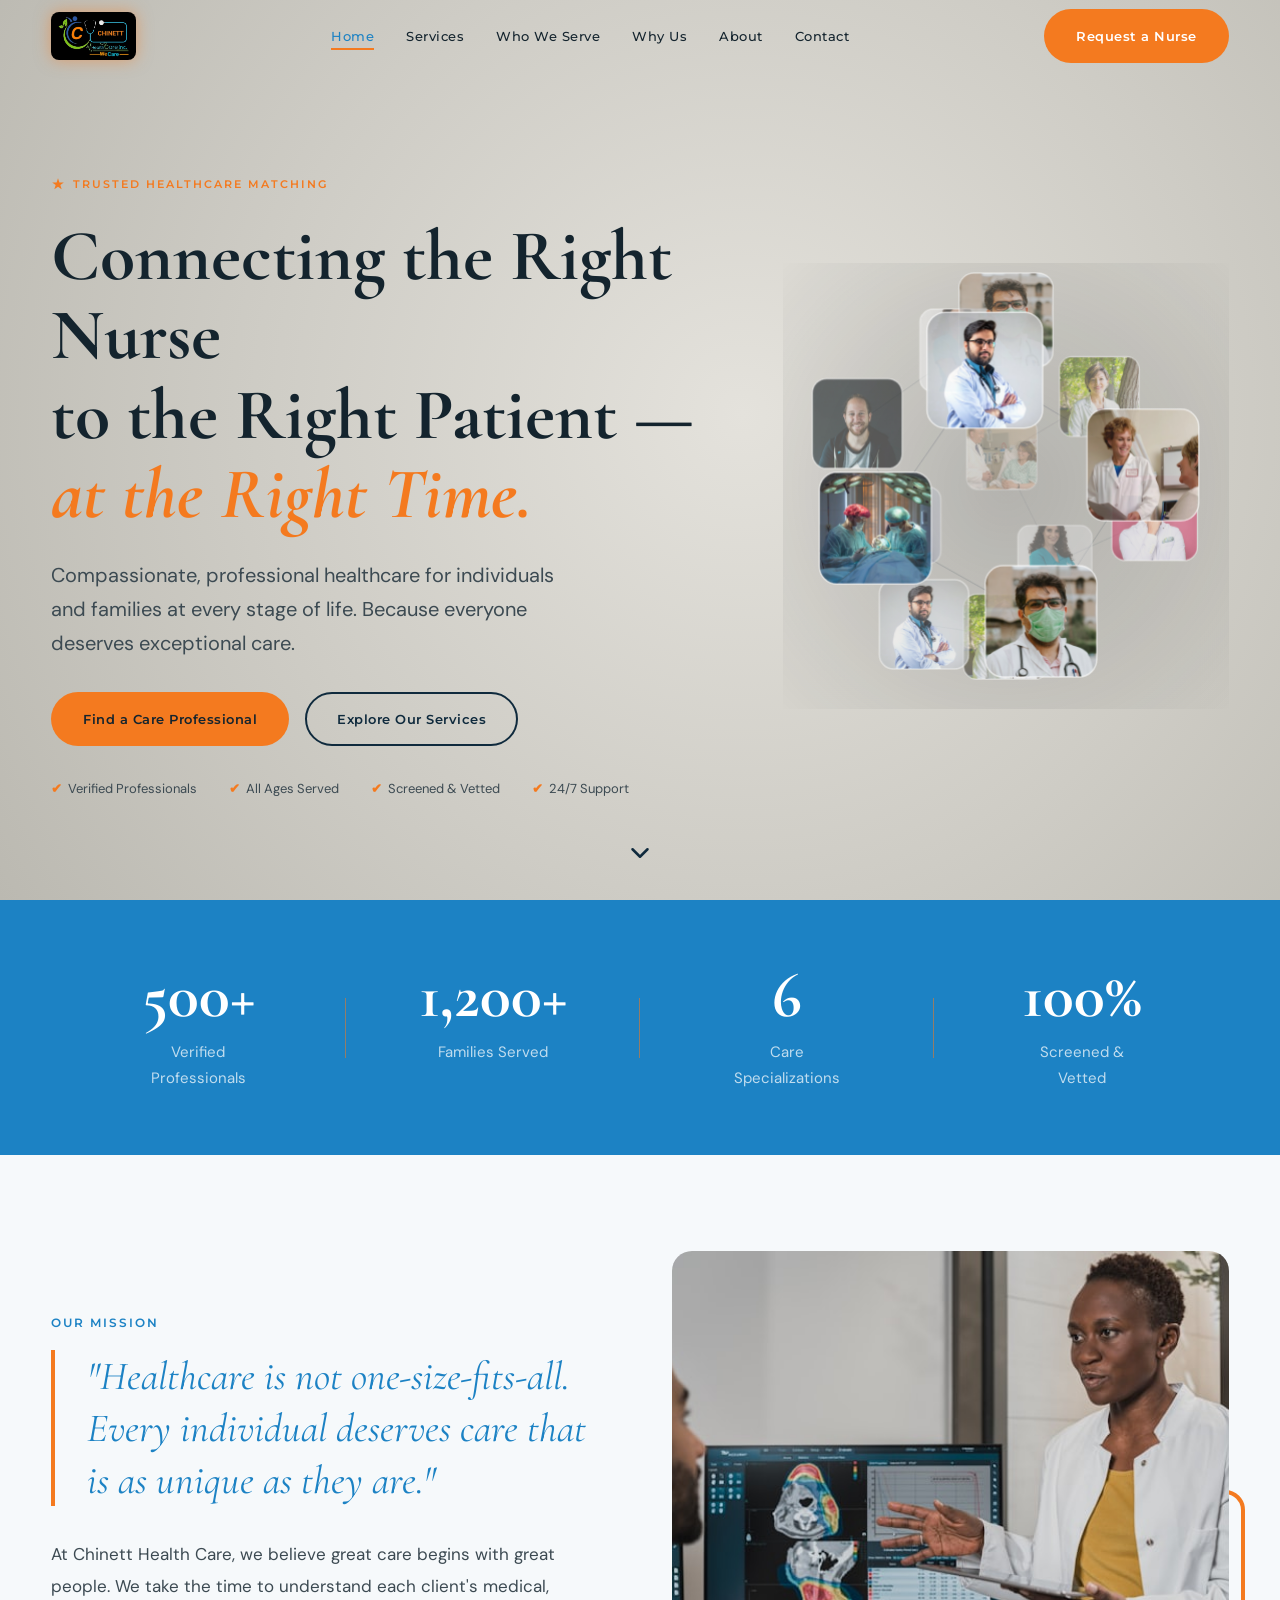
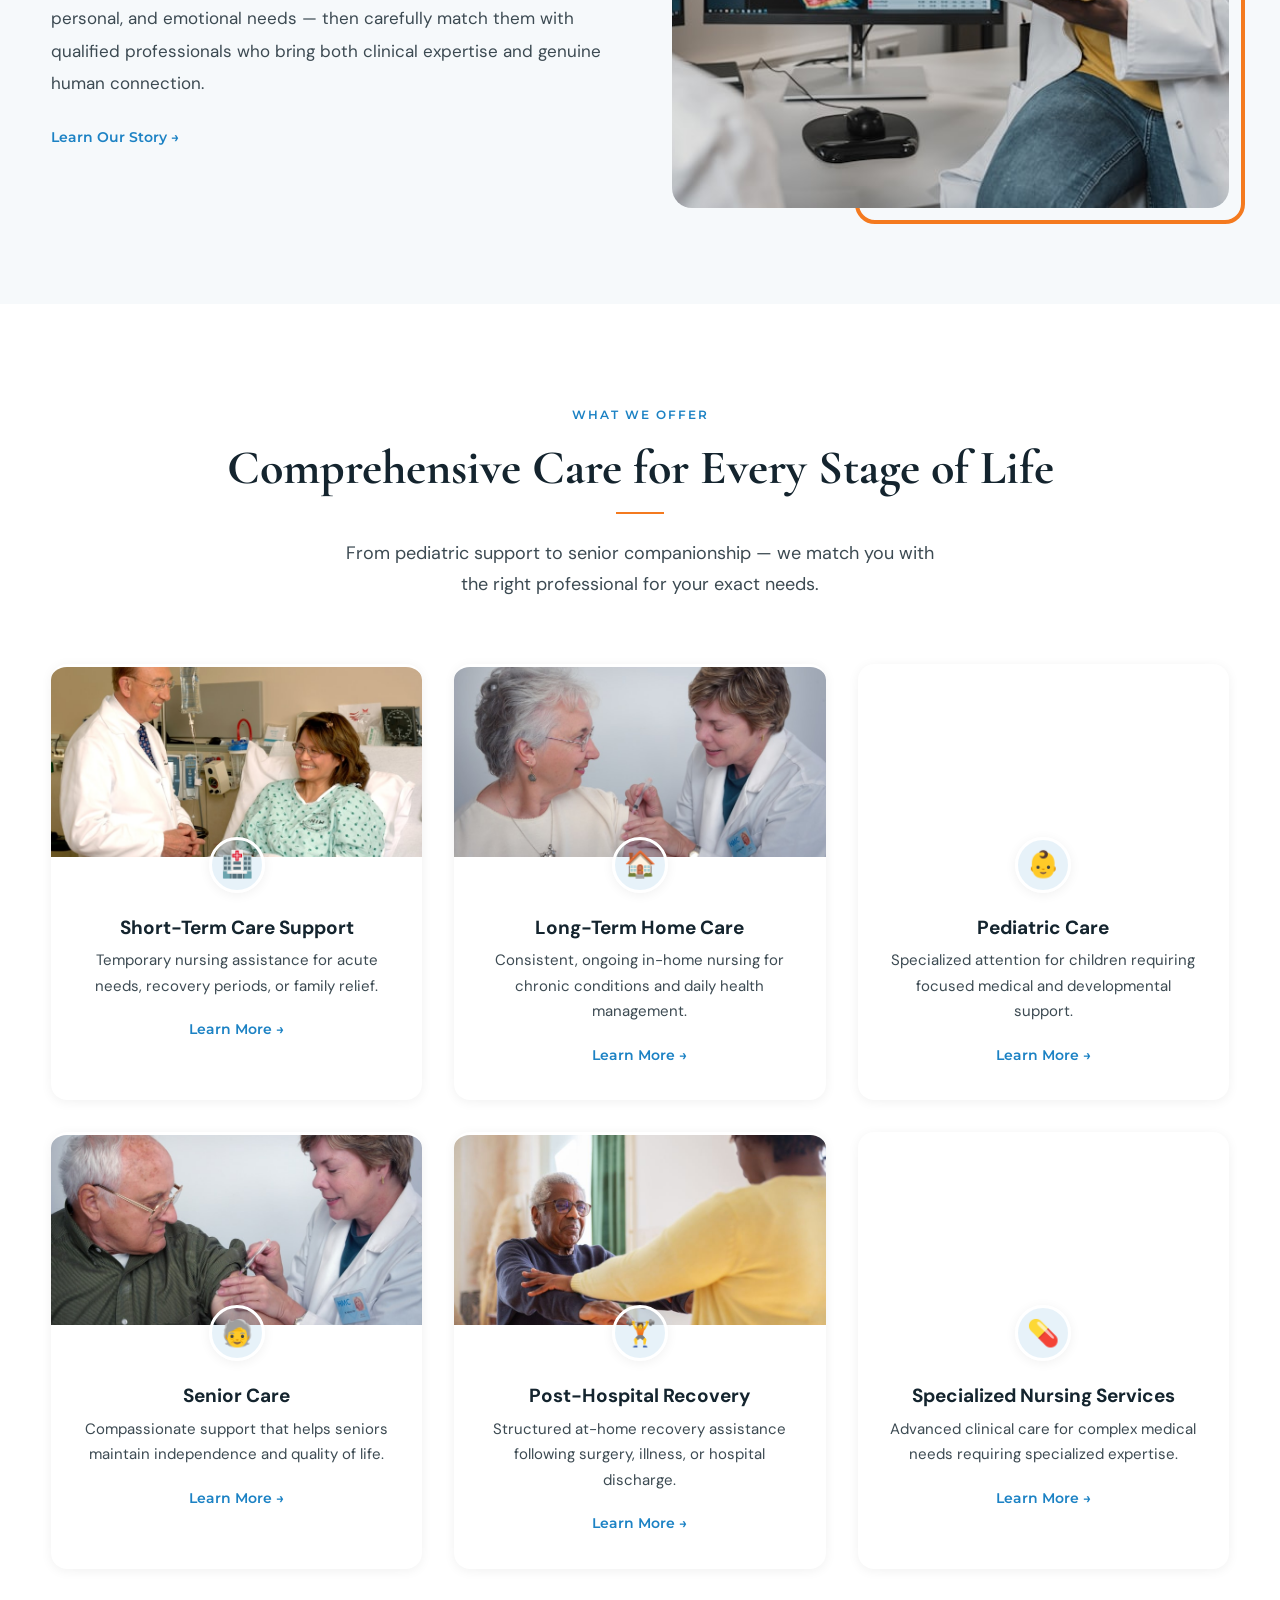
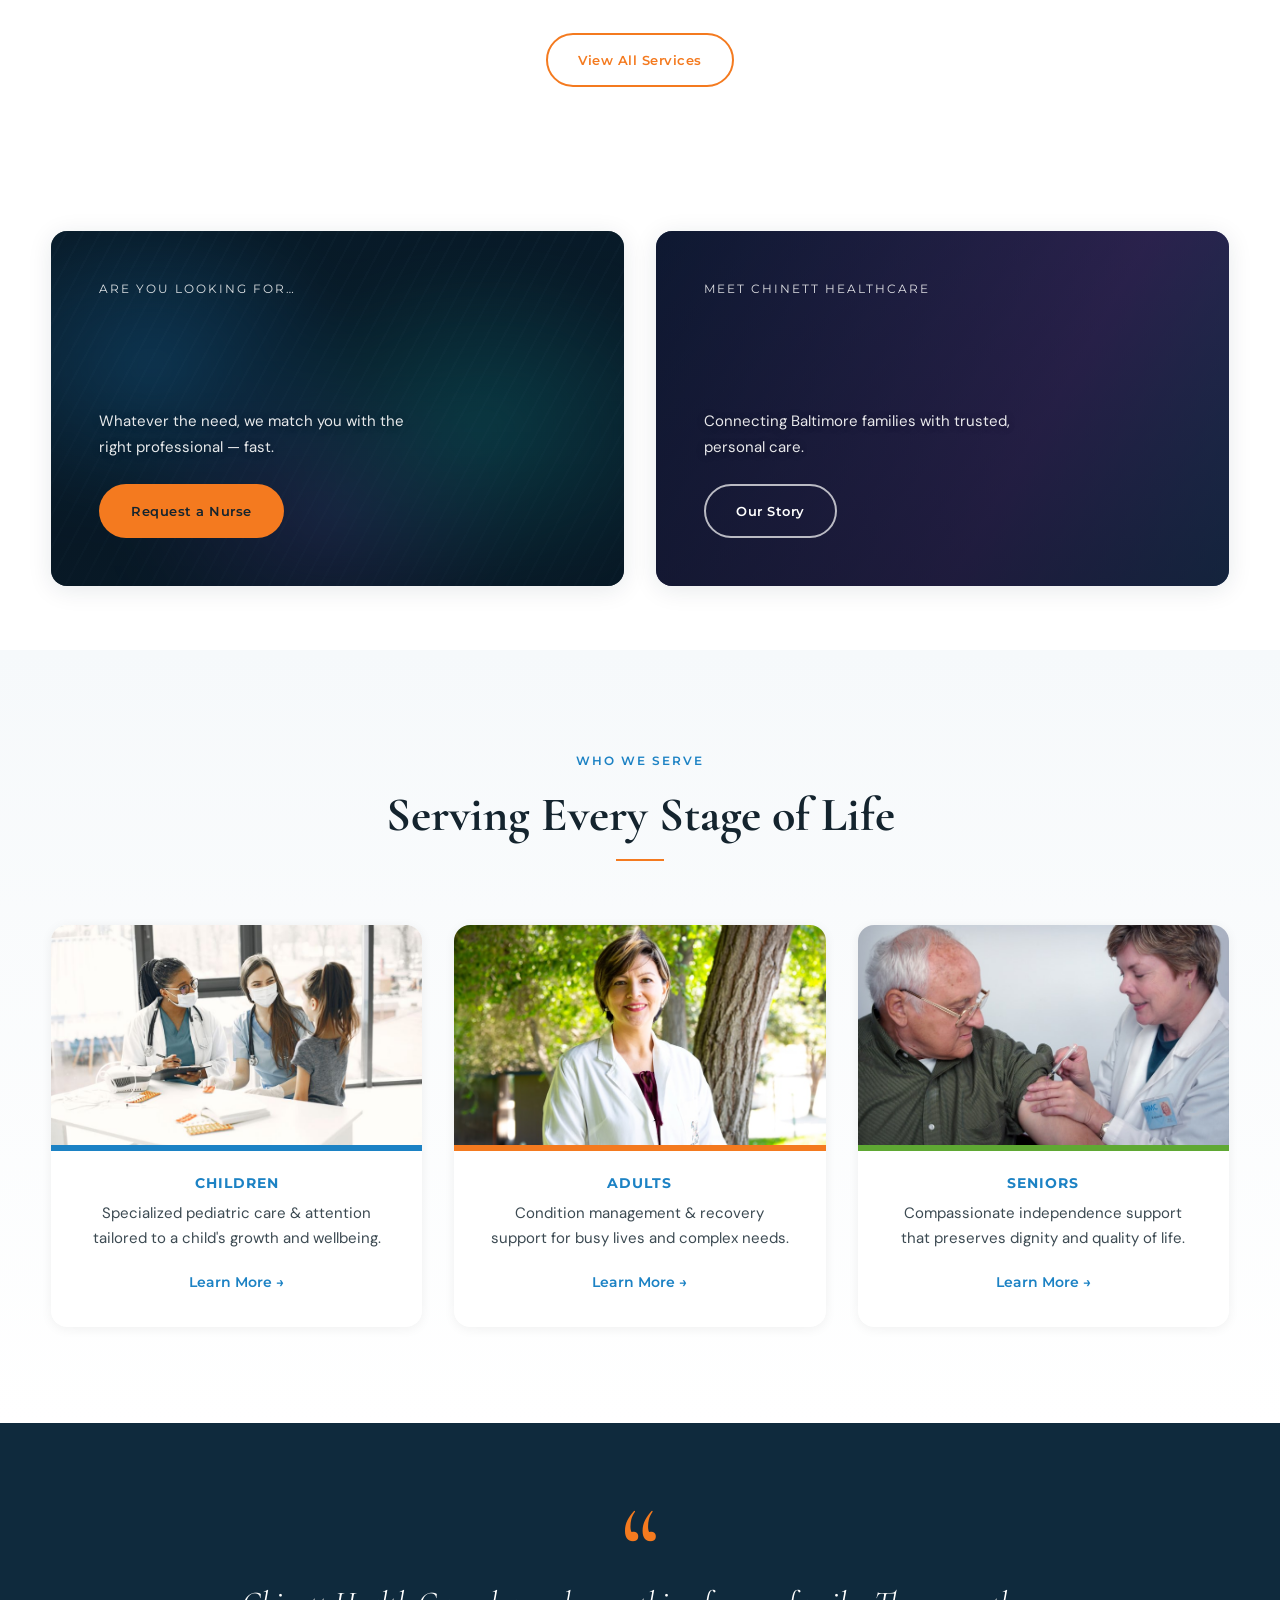
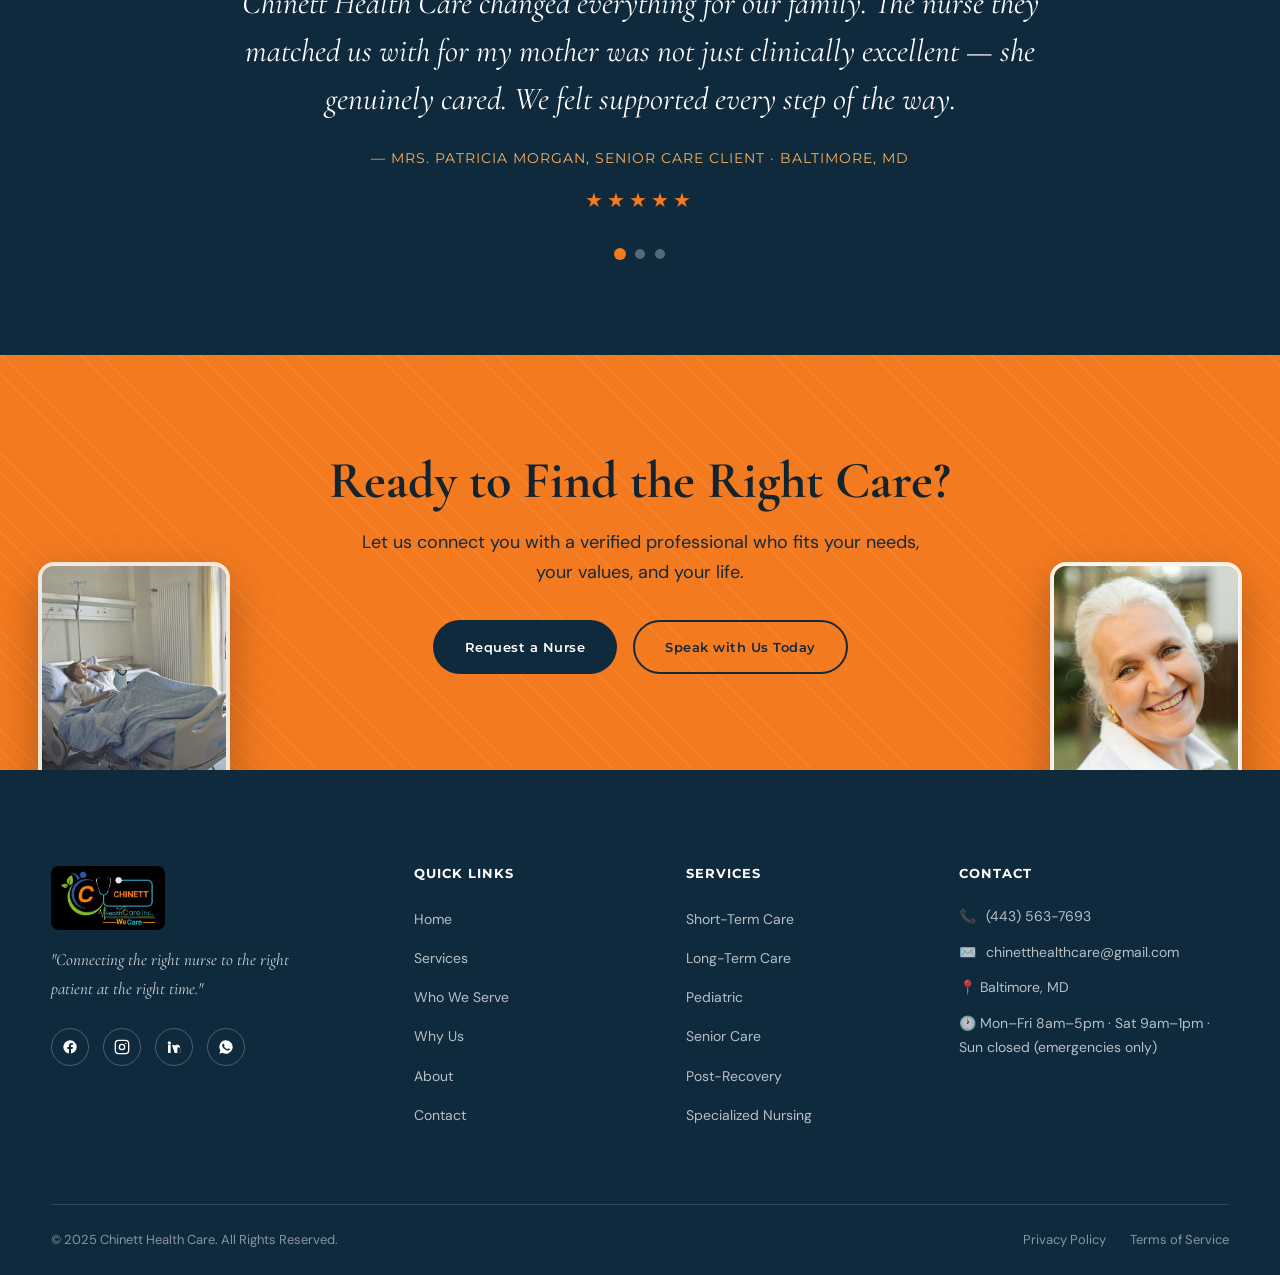
==== index.html @ 293f9397 "Add clean video backgrounds to the dual pitch/intro panels Use free-licence Mixkit clips as real vid" ====
<!DOCTYPE html>
<html lang="en">
<head>
  <meta charset="UTF-8" />
  <meta name="viewport" content="width=device-width, initial-scale=1.0" />
  <title>Chinett Health Care — Connecting the Right Nurse to the Right Patient</title>
  <meta name="description" content="Chinett HealthCare Inc. matches Baltimore, MD families with verified, compassionate nurses — short-term, long-term home care, pediatric, senior, post-hospital recovery, and specialized nursing. Connecting the right nurse to the right patient at the right time." />
  <meta name="keywords" content="home health care Baltimore, in-home nursing Maryland, nurse staffing, pediatric care, senior care, post-hospital recovery, specialized nursing, care matching" />
  <meta name="author" content="Chinett HealthCare Inc." />
  <meta name="robots" content="index, follow" />
  <meta name="theme-color" content="#0F2A3D" />
  <link rel="canonical" href="https://zaddyjohn-cyber.github.io/chinett-health-care/" />
  <link rel="manifest" href="site.webmanifest" />
  <meta property="og:type" content="website" />
  <meta property="og:site_name" content="Chinett HealthCare Inc." />
  <meta property="og:title" content="Chinett HealthCare Inc. — The Right Nurse, the Right Care" />
  <meta property="og:description" content="Compassionate in-home nursing and care matching in Baltimore, MD — pediatric, senior, post-hospital recovery, long-term, and specialized care." />
  <meta property="og:url" content="https://zaddyjohn-cyber.github.io/chinett-health-care/" />
  <meta property="og:image" content="https://zaddyjohn-cyber.github.io/chinett-health-care/chinett-logo.jpeg" />
  <meta name="twitter:card" content="summary_large_image" />
  <meta name="twitter:title" content="Chinett HealthCare Inc. — The Right Nurse, the Right Care" />
  <meta name="twitter:description" content="Compassionate in-home nursing and care matching in Baltimore, MD." />
  <meta name="twitter:image" content="https://zaddyjohn-cyber.github.io/chinett-health-care/chinett-logo.jpeg" />

  <!-- Fonts -->
  <link rel="preconnect" href="https://fonts.googleapis.com" />
  <link rel="preconnect" href="https://fonts.gstatic.com" crossorigin />
  <link href="https://fonts.googleapis.com/css2?family=Cormorant+Garamond:ital,wght@0,400;0,600;0,700;1,400;1,600&family=DM+Sans:wght@300;400;500;700&family=Montserrat:wght@500;600;700&display=swap" rel="stylesheet" />

  <!-- AOS animations -->
  <link href="https://unpkg.com/aos@2.3.1/dist/aos.css" rel="stylesheet" />

  <link rel="icon" href="favicon.svg" type="image/svg+xml" />
  <link rel="stylesheet" href="styles.css" />

  <script type="application/ld+json">
  {
    "@context": "https://schema.org",
    "@type": "MedicalBusiness",
    "name": "Chinett HealthCare Inc.",
    "url": "https://zaddyjohn-cyber.github.io/chinett-health-care/",
    "logo": "https://zaddyjohn-cyber.github.io/chinett-health-care/chinett-logo.jpeg",
    "image": "https://zaddyjohn-cyber.github.io/chinett-health-care/chinett-logo.jpeg",
    "description": "Compassionate in-home nursing and care matching in Baltimore, MD — short-term, long-term, pediatric, senior, post-hospital recovery, and specialized nursing.",
    "slogan": "Connecting the right nurse to the right patient at the right time.",
    "telephone": "+1-443-563-7693",
    "email": "chinetthealthcare@gmail.com",
    "priceRange": "$$",
    "address": {
      "@type": "PostalAddress",
      "streetAddress": "5207 Plainfield Avenue",
      "addressLocality": "Baltimore",
      "addressRegion": "MD",
      "postalCode": "21206",
      "addressCountry": "US"
    },
    "geo": { "@type": "GeoCoordinates", "latitude": 39.3296, "longitude": -76.5380 },
    "areaServed": [
      { "@type": "City", "name": "Baltimore" },
      { "@type": "State", "name": "Maryland" }
    ],
    "openingHoursSpecification": [
      { "@type": "OpeningHoursSpecification", "dayOfWeek": ["Monday","Tuesday","Wednesday","Thursday","Friday"], "opens": "08:00", "closes": "17:00" },
      { "@type": "OpeningHoursSpecification", "dayOfWeek": "Saturday", "opens": "09:00", "closes": "13:00" }
    ],
    "hasOfferCatalog": {
      "@type": "OfferCatalog",
      "name": "Nursing & Care Services",
      "itemListElement": [
        { "@type": "Offer", "itemOffered": { "@type": "Service", "name": "Short-Term Care Support" } },
        { "@type": "Offer", "itemOffered": { "@type": "Service", "name": "Long-Term Home Care" } },
        { "@type": "Offer", "itemOffered": { "@type": "Service", "name": "Pediatric Care" } },
        { "@type": "Offer", "itemOffered": { "@type": "Service", "name": "Senior Care" } },
        { "@type": "Offer", "itemOffered": { "@type": "Service", "name": "Post-Hospital Recovery" } },
        { "@type": "Offer", "itemOffered": { "@type": "Service", "name": "Specialized Nursing Services" } }
      ]
    }
  }
  </script>
</head>
<body class="hero-light">

  <a class="skip-link" href="#main">Skip to content</a>

  <!-- ============ NAVBAR ============ -->
  <nav class="navbar">
    <div class="container">
      <a href="index.html" class="logo" aria-label="Chinett HealthCare Inc. — Home">
        <span class="logo-spin">
          <img src="chinett-logo.jpeg" alt="Chinett HealthCare Inc." />
          <img src="chinett-logo.jpeg" alt="" aria-hidden="true" class="logo-back" />
        </span>
      </a>

      <ul class="nav-links">
        <li><a href="index.html" class="active">Home</a></li>
        <li><a href="services.html">Services</a></li>
        <li><a href="services.html#who-we-serve">Who We Serve</a></li>
        <li><a href="about.html#why-us">Why Us</a></li>
        <li><a href="about.html">About</a></li>
        <li><a href="contact.html">Contact</a></li>
      </ul>

      <div class="nav-cta">
        <a href="contact.html#request-form" class="btn btn-primary">Request a Nurse</a>
      </div>

      <button class="hamburger" aria-label="Toggle menu">
        <span></span><span></span><span></span>
      </button>
    </div>
  </nav>

  <!-- Mobile overlay nav -->
  <div class="mobile-nav">
    <a href="index.html">Home</a>
    <a href="services.html">Services</a>
    <a href="services.html#who-we-serve">Who We Serve</a>
    <a href="about.html#why-us">Why Us</a>
    <a href="about.html">About</a>
    <a href="contact.html">Contact</a>
    <a href="contact.html#request-form" class="btn btn-primary">Request a Nurse</a>
  </div>

  <!-- ============ HERO ============ -->
  <header class="hero" id="main">
    <div class="container">
      <div class="hero-content" data-aos="fade-up">
        <div class="hero-badge">
          <svg viewBox="0 0 24 24" fill="currentColor"><path d="M12 2l2.4 7.4H22l-6 4.4 2.3 7.4-6.3-4.6L5.7 21 8 13.8 2 9.4h7.6z"/></svg>
          Trusted Healthcare Matching
        </div>

        <h1>Connecting the Right Nurse<br>to the Right Patient —<br><em>at the Right Time.</em></h1>

        <p class="hero-sub">Compassionate, professional healthcare for individuals and families at every stage of life. Because everyone deserves exceptional care.</p>

        <div class="hero-ctas">
          <a href="contact.html#request-form" class="btn btn-gold">Find a Care Professional</a>
          <a href="#services" class="btn btn-teal-outline">Explore Our Services</a>
        </div>

        <div class="hero-trust">
          <span>Verified Professionals</span>
          <span>All Ages Served</span>
          <span>Screened &amp; Vetted</span>
          <span>24/7 Support</span>
        </div>
      </div>

      <!-- Rotating 3D sphere of diverse nurses -->
      <div class="hero-orb" data-aos="fade-up" data-aos-delay="150">
        <canvas id="hero-canvas" role="img" aria-label="Rotating photos of nurses from diverse backgrounds"></canvas>
      </div>
    </div>

    <div class="scroll-indicator" data-target="#stats" aria-label="Scroll down">
      <svg viewBox="0 0 24 24" fill="none" stroke="currentColor" stroke-width="2" stroke-linecap="round" stroke-linejoin="round"><polyline points="6 9 12 15 18 9"/></svg>
    </div>
  </header>

  <!-- ============ STATS ============ -->
  <section class="stats" id="stats">
    <div class="container">
      <div class="stats-grid">
        <div class="stat" data-aos="fade-up">
          <div class="stat-num" data-target="500" data-suffix="+">0</div>
          <div class="stat-label">Verified Professionals</div>
        </div>
        <div class="stat" data-aos="fade-up" data-aos-delay="60">
          <div class="stat-num" data-target="1200" data-suffix="+">0</div>
          <div class="stat-label">Families Served</div>
        </div>
        <div class="stat" data-aos="fade-up" data-aos-delay="120">
          <div class="stat-num" data-target="6">0</div>
          <div class="stat-label">Care Specializations</div>
        </div>
        <div class="stat" data-aos="fade-up" data-aos-delay="180">
          <div class="stat-num" data-target="100" data-suffix="%">0</div>
          <div class="stat-label">Screened &amp; Vetted</div>
        </div>
      </div>
    </div>
  </section>

  <!-- ============ MISSION ============ -->
  <section class="section mission">
    <div class="container">
      <div class="mission-text" data-aos="fade-up">
        <span class="section-label">Our Mission</span>
        <blockquote class="mission-quote">"Healthcare is not one-size-fits-all. Every individual deserves care that is as unique as they are."</blockquote>
        <p class="mission-body">At Chinett Health Care, we believe great care begins with great people. We take the time to understand each client's medical, personal, and emotional needs — then carefully match them with qualified professionals who bring both clinical expertise and genuine human connection.</p>
        <a href="about.html" class="text-link">Learn Our Story</a>
      </div>
      <div class="mission-img" data-aos="fade-up" data-aos-delay="120">
        <img loading="lazy" decoding="async" src="assets/images/mission.jpg" alt="Nurse caring for a patient" />
      </div>
    </div>
  </section>

  <!-- ============ SERVICES ============ -->
  <section class="section services" id="services">
    <div class="container text-center">
      <span class="section-label" data-aos="fade-up">What We Offer</span>
      <h2 class="section-title" data-aos="fade-up">Comprehensive Care for Every Stage of Life</h2>
      <hr class="divider-gold" />
      <p class="section-subtitle" data-aos="fade-up">From pediatric support to senior companionship — we match you with the right professional for your exact needs.</p>

      <div class="services-grid">
        <article class="service-card" data-aos="fade-up">
          <img class="service-card-img" loading="lazy" decoding="async" src="assets/images/shortterm.jpg" alt="Short-term nursing care" />
          <div class="service-card-body">
            <div class="service-icon">🏥</div>
            <h3>Short-Term Care Support</h3>
            <p>Temporary nursing assistance for acute needs, recovery periods, or family relief.</p>
            <a href="services.html#short-term" class="text-link">Learn More</a>
          </div>
        </article>
        <article class="service-card" data-aos="fade-up" data-aos-delay="60">
          <img class="service-card-img" loading="lazy" decoding="async" src="assets/images/longterm.jpg" alt="Long-term home care" />
          <div class="service-card-body">
            <div class="service-icon">🏠</div>
            <h3>Long-Term Home Care</h3>
            <p>Consistent, ongoing in-home nursing for chronic conditions and daily health management.</p>
            <a href="services.html#long-term" class="text-link">Learn More</a>
          </div>
        </article>
        <article class="service-card" data-aos="fade-up" data-aos-delay="120">
          <img class="service-card-img" loading="lazy" decoding="async" src="assets/images/pediatric-2.jpg" alt="Pediatric care for a child" />
          <div class="service-card-body">
            <div class="service-icon">👶</div>
            <h3>Pediatric Care</h3>
            <p>Specialized attention for children requiring focused medical and developmental support.</p>
            <a href="services.html#pediatric" class="text-link">Learn More</a>
          </div>
        </article>
        <article class="service-card" data-aos="fade-up">
          <img class="service-card-img" loading="lazy" decoding="async" src="assets/images/senior.jpg" alt="Senior care" />
          <div class="service-card-body">
            <div class="service-icon">🧓</div>
            <h3>Senior Care</h3>
            <p>Compassionate support that helps seniors maintain independence and quality of life.</p>
            <a href="services.html#senior" class="text-link">Learn More</a>
          </div>
        </article>
        <article class="service-card" data-aos="fade-up" data-aos-delay="60">
          <img class="service-card-img" loading="lazy" decoding="async" src="assets/images/recovery.jpg" alt="Post-hospital recovery care" />
          <div class="service-card-body">
            <div class="service-icon">🏋️</div>
            <h3>Post-Hospital Recovery</h3>
            <p>Structured at-home recovery assistance following surgery, illness, or hospital discharge.</p>
            <a href="services.html#recovery" class="text-link">Learn More</a>
          </div>
        </article>
        <article class="service-card" data-aos="fade-up" data-aos-delay="120">
          <img class="service-card-img" loading="lazy" decoding="async" src="assets/images/specialized.jpg" alt="Specialized nursing services" />
          <div class="service-card-body">
            <div class="service-icon">💊</div>
            <h3>Specialized Nursing Services</h3>
            <p>Advanced clinical care for complex medical needs requiring specialized expertise.</p>
            <a href="services.html#specialized" class="text-link">Learn More</a>
          </div>
        </article>
      </div>

      <div style="margin-top: var(--sp-6);" data-aos="fade-up">
        <a href="services.html" class="btn btn-secondary">View All Services</a>
      </div>
    </div>
  </section>

  <!-- ============ DUAL ANIMATED BAND: PITCH + INTRO ============ -->
  <section class="duo-band">
    <div class="container">
      <div class="duo-grid">

        <article class="duo-panel pitch" data-aos="fade-up" aria-label="What kind of care are you looking for?">
          <video class="duo-video" autoplay muted loop playsinline preload="metadata" aria-hidden="true">
            <source src="assets/video/pitch.mp4" type="video/mp4" />
          </video>
          <div class="duo-shade"></div>
          <span class="duo-eyebrow">Are you looking for…</span>
          <div class="duo-rotator duo-6" aria-hidden="true">
            <span>Short-Term Care?</span>
            <span>Long-Term Home Care?</span>
            <span>Pediatric Care?</span>
            <span>Senior Care?</span>
            <span>Post-Hospital Recovery?</span>
            <span>Specialized Nursing?</span>
          </div>
          <p class="duo-sub">Whatever the need, we match you with the right professional — fast.</p>
          <a href="contact.html#request-form" class="btn btn-gold">Request a Nurse</a>
        </article>

        <article class="duo-panel intro" data-aos="fade-up" data-aos-delay="100" aria-label="About Chinett HealthCare">
          <video class="duo-video" autoplay muted loop playsinline preload="metadata" aria-hidden="true">
            <source src="assets/video/intro.mp4" type="video/mp4" />
          </video>
          <div class="duo-shade"></div>
          <span class="duo-eyebrow">Meet Chinett HealthCare</span>
          <div class="duo-rotator duo-4" aria-hidden="true">
            <span>Verified, compassionate nurses.</span>
            <span>Screened &amp; vetted professionals.</span>
            <span>Care for every stage of life.</span>
            <span>The right nurse, the right time.</span>
          </div>
          <p class="duo-sub">Connecting Baltimore families with trusted, personal care.</p>
          <a href="about.html" class="btn btn-ghost">Our Story</a>
        </article>

      </div>
    </div>
  </section>

  <!-- ============ WHO WE SERVE ============ -->
  <section class="section audience" id="who-we-serve">
    <div class="container text-center">
      <span class="section-label" data-aos="fade-up">Who We Serve</span>
      <h2 class="section-title" data-aos="fade-up">Serving Every Stage of Life</h2>
      <hr class="divider-gold" />

      <div class="audience-grid">
        <article class="audience-card" data-aos="fade-up">
          <img loading="lazy" decoding="async" src="assets/images/pediatric.jpg" alt="Child receiving pediatric care" />
          <div class="audience-bar teal"></div>
          <div class="audience-body">
            <h3>Children</h3>
            <p>Specialized pediatric care &amp; attention tailored to a child's growth and wellbeing.</p>
            <a href="services.html#pediatric" class="text-link">Learn More</a>
          </div>
        </article>
        <article class="audience-card" data-aos="fade-up" data-aos-delay="60">
          <img loading="lazy" decoding="async" src="assets/images/president.jpg" alt="Adult patient with nurse" />
          <div class="audience-bar gold"></div>
          <div class="audience-body">
            <h3>Adults</h3>
            <p>Condition management &amp; recovery support for busy lives and complex needs.</p>
            <a href="services.html#long-term" class="text-link">Learn More</a>
          </div>
        </article>
        <article class="audience-card" data-aos="fade-up" data-aos-delay="120">
          <img loading="lazy" decoding="async" src="assets/images/senior.jpg" alt="Senior with caregiver" />
          <div class="audience-bar green"></div>
          <div class="audience-body">
            <h3>Seniors</h3>
            <p>Compassionate independence support that preserves dignity and quality of life.</p>
            <a href="services.html#senior" class="text-link">Learn More</a>
          </div>
        </article>
      </div>
    </div>
  </section>

  <!-- ============ TESTIMONIAL ============ -->
  <section class="section testimonial">
    <div class="container">
      <span class="quote-mark">&ldquo;</span>

      <div class="testimonial-slide active">
        <p class="testimonial-text">Chinett Health Care changed everything for our family. The nurse they matched us with for my mother was not just clinically excellent — she genuinely cared. We felt supported every step of the way.</p>
        <p class="testimonial-author">— Mrs. Patricia Morgan, Senior Care Client · Baltimore, MD</p>
        <div class="stars">★★★★★</div>
      </div>
      <div class="testimonial-slide">
        <p class="testimonial-text">After my surgery I dreaded recovering alone. Chinett matched me with a recovery nurse who was patient, skilled and kind. I healed faster than I imagined possible.</p>
        <p class="testimonial-author">— Mr. David Reynolds, Post-Hospital Recovery Client · Towson, MD</p>
        <div class="stars">★★★★★</div>
      </div>
      <div class="testimonial-slide">
        <p class="testimonial-text">Finding pediatric care we could trust felt impossible until Chinett. Our son's nurse understood his needs completely. As parents, that peace of mind is priceless.</p>
        <p class="testimonial-author">— The Bennett Family, Pediatric Care Clients · Columbia, MD</p>
        <div class="stars">★★★★★</div>
      </div>

      <div class="testimonial-dots">
        <button class="dot active" aria-label="Testimonial 1"></button>
        <button class="dot" aria-label="Testimonial 2"></button>
        <button class="dot" aria-label="Testimonial 3"></button>
      </div>
    </div>
  </section>

  <!-- ============ CTA BANNER ============ -->
  <section class="cta-banner">
    <img class="cta-side cta-left" loading="lazy" decoding="async" src="assets/images/cta-sick.jpg" alt="An adult unwell in a hospital bed" />
    <img class="cta-side cta-right" loading="lazy" decoding="async" src="assets/images/cta-healthy.jpg" alt="The same person healthy and smiling after recovery" />
    <div class="container" data-aos="fade-up">
      <h2>Ready to Find the Right Care?</h2>
      <p>Let us connect you with a verified professional who fits your needs, your values, and your life.</p>
      <div class="btn-row">
        <a href="contact.html#request-form" class="btn btn-teal-fill">Request a Nurse</a>
        <a href="contact.html#request-form" class="btn btn-teal-outline">Speak with Us Today</a>
      </div>
    </div>
  </section>

  <!-- ============ FOOTER ============ -->
  <footer class="footer">
    <div class="container">
      <div class="footer-grid">
        <div>
          <img class="footer-logo-img" src="chinett-logo.jpeg" alt="Chinett HealthCare Inc." />
          <p class="footer-tagline">"Connecting the right nurse to the right patient at the right time."</p>
          <div class="social">
            <a href="#" aria-label="Facebook"><svg viewBox="0 0 24 24" fill="currentColor"><path d="M22 12a10 10 0 1 0-11.6 9.9v-7H7.9V12h2.5V9.8c0-2.5 1.5-3.9 3.8-3.9 1.1 0 2.2.2 2.2.2v2.5h-1.3c-1.2 0-1.6.8-1.6 1.6V12h2.8l-.4 2.9h-2.4v7A10 10 0 0 0 22 12z"/></svg></a>
            <a href="#" aria-label="Instagram"><svg viewBox="0 0 24 24" fill="none" stroke="currentColor" stroke-width="2"><rect x="2" y="2" width="20" height="20" rx="5"/><circle cx="12" cy="12" r="4"/><circle cx="17.5" cy="6.5" r="1" fill="currentColor" stroke="none"/></svg></a>
            <a href="#" aria-label="LinkedIn"><svg viewBox="0 0 24 24" fill="currentColor"><path d="M4.98 3.5A2.5 2.5 0 1 0 5 8.5a2.5 2.5 0 0 0-.02-5zM3 9h4v12H3zM9 9h3.8v1.7h.1c.5-.9 1.8-1.9 3.7-1.9 4 0 4.7 2.6 4.7 6V21H21v-5.5c0-1.3 0-3-1.8-3s-2.1 1.4-2.1 2.9V21H13z"/></svg></a>
            <a href="#" aria-label="WhatsApp"><svg viewBox="0 0 24 24" fill="currentColor"><path d="M12 2a10 10 0 0 0-8.5 15.2L2 22l4.9-1.4A10 10 0 1 0 12 2zm5.3 14.2c-.2.6-1.3 1.2-1.8 1.2-.5.1-1 .1-1.7-.1-.4-.1-1-.3-1.6-.6-2.9-1.2-4.7-4.1-4.9-4.3-.1-.2-1.1-1.5-1.1-2.8 0-1.3.7-2 .9-2.2.2-.3.5-.3.7-.3h.5c.2 0 .4 0 .6.5l.8 1.9c.1.2.1.4 0 .5l-.4.6c-.2.2-.3.4-.1.7.2.3.9 1.4 1.9 2.3 1.3 1.1 2.3 1.4 2.6 1.6.3.1.5.1.6-.1l.7-.9c.2-.2.4-.2.6-.1l1.8.9c.3.1.4.2.5.3.1.2.1.7-.1 1.3z"/></svg></a>
          </div>
        </div>

        <div>
          <h4>Quick Links</h4>
          <ul>
            <li><a href="index.html">Home</a></li>
            <li><a href="services.html">Services</a></li>
            <li><a href="services.html#who-we-serve">Who We Serve</a></li>
            <li><a href="about.html#why-us">Why Us</a></li>
            <li><a href="about.html">About</a></li>
            <li><a href="contact.html">Contact</a></li>
          </ul>
        </div>

        <div>
          <h4>Services</h4>
          <ul>
            <li><a href="services.html#short-term">Short-Term Care</a></li>
            <li><a href="services.html#long-term">Long-Term Care</a></li>
            <li><a href="services.html#pediatric">Pediatric</a></li>
            <li><a href="services.html#senior">Senior Care</a></li>
            <li><a href="services.html#recovery">Post-Recovery</a></li>
            <li><a href="services.html#specialized">Specialized Nursing</a></li>
          </ul>
        </div>

        <div>
          <h4>Contact</h4>
          <ul class="footer-contact">
            <li>📞 <a href="tel:+14435637693">(443) 563-7693</a></li>
            <li>✉️ <a href="mailto:chinetthealthcare@gmail.com">chinetthealthcare@gmail.com</a></li>
            <li>📍 Baltimore, MD</li>
            <li>🕐 Mon–Fri 8am–5pm · Sat 9am–1pm · Sun closed (emergencies only)</li>
          </ul>
        </div>
      </div>

      <div class="footer-bottom">
        <span>© 2025 Chinett Health Care. All Rights Reserved.</span>
        <div class="footer-bottom-links">
          <a href="privacy.html">Privacy Policy</a>
          <a href="terms.html">Terms of Service</a>
        </div>
      </div>
    </div>
  </footer>

  <!-- Scripts -->
  <script src="https://unpkg.com/aos@2.3.1/dist/aos.js"></script>
  <script src="hero-bg.js?v=2"></script>
  <script src="scripts.js"></script>
</body>
</html>
---- styles.css ----
/* ============================================================
   CHINETT HEALTH CARE — GLOBAL STYLESHEET
   Shared across index.html, services.html, about.html, contact.html
   ============================================================ */

/* ---------- 1. DESIGN TOKENS ---------- */
:root {
  /* Brand palette — Chinett HealthCare Inc. logo colors */
  --color-primary:       #1C82C4;   /* Brand Blue — main structural */
  --color-primary-light: #2E97D8;   /* Soft Blue — hover states */
  --color-primary-dark:  #0F2A3D;   /* Deep Navy — footer, bold dark sections */
  --color-accent:        #F47A1F;   /* Brand Orange — CTAs, highlights */
  --color-accent-light:  #FBAE5E;   /* Light Orange — hover, backgrounds */
  --color-accent-dark:   #DD6A11;   /* Darker Orange — CTA hover fill */
  --color-green:         #6FB13C;   /* Brand Green — supporting */
  --color-teal:          #14A3A3;   /* Brand Teal — supporting (stethoscope) */
  --color-bg-ivory:      #F6F9FB;   /* Cool Light — section backgrounds */
  --color-bg-white:      #FFFFFF;   /* Pure White — cards */
  --color-text-dark:     #14242E;   /* Charcoal-Navy — headlines */
  --color-text-body:     #3C4A52;   /* Slate — body copy */
  --color-text-muted:    #7A8B92;   /* Muted Slate — labels, captions */
  --color-border:        #E3E9ED;   /* Soft border */
  --color-success:       #5FA833;   /* Confirmation green */

  /* Typography */
  --font-display: 'Cormorant Garamond', serif;
  --font-body:    'DM Sans', sans-serif;
  --font-label:   'Montserrat', sans-serif;

  /* Spacing scale (8px base) */
  --sp-1: 8px;  --sp-2: 16px; --sp-3: 24px; --sp-4: 32px;
  --sp-5: 48px; --sp-6: 64px; --sp-7: 96px; --sp-8: 128px;

  /* Radius */
  --r-card: 16px; --r-btn: 50px; --r-input: 10px; --r-badge: 6px;

  /* Shadows */
  --shadow-soft:  0 4px 24px rgba(15,42,61,0.10);
  --shadow-hover: 0 12px 40px rgba(15,42,61,0.18);
  --shadow-card:  0 2px 12px rgba(0,0,0,0.06);

  --nav-h: 72px;
}

/* ---------- 2. RESET / BASE ---------- */
*, *::before, *::after { box-sizing: border-box; margin: 0; padding: 0; }

html { scroll-behavior: smooth; scroll-padding-top: var(--nav-h); }

body {
  font-family: var(--font-body);
  color: var(--color-text-body);
  background: var(--color-bg-white);
  line-height: 1.7;
  -webkit-font-smoothing: antialiased;
  overflow-x: hidden;
}

img { max-width: 100%; display: block; }
a { text-decoration: none; color: inherit; }
ul { list-style: none; }

h1, h2, h3, h4 { font-family: var(--font-display); color: var(--color-text-dark); line-height: 1.15; font-weight: 700; }

.container { width: min(1200px, 92%); margin-inline: auto; }

/* Accessibility: skip to content */
.skip-link {
  position: absolute; left: 8px; top: -60px; z-index: 2000;
  background: var(--color-primary-dark); color: #fff;
  padding: 10px 18px; border-radius: 0 0 10px 10px;
  font-family: var(--font-label); font-size: 13px; letter-spacing: 0.5px;
  transition: top 0.2s ease;
}
.skip-link:focus { top: 0; outline: 2px solid var(--color-accent); }

/* ---------- 3. SHARED COMPONENTS ---------- */
.section { padding: var(--sp-7) 0; }

.section-label {
  font-family: var(--font-label);
  font-size: 12px;
  font-weight: 600;
  letter-spacing: 2px;
  text-transform: uppercase;
  color: var(--color-primary);
  display: inline-block;
  margin-bottom: var(--sp-2);
}

.section-title {
  font-family: var(--font-display);
  font-size: clamp(32px, 5vw, 48px);
  font-weight: 700;
  color: var(--color-text-dark);
}

.section-subtitle {
  font-family: var(--font-body);
  font-size: 18px;
  color: var(--color-text-body);
  max-width: 600px;
  margin: var(--sp-2) auto 0;
}

.text-center { text-align: center; }

.divider-gold {
  width: 48px; height: 2px;
  background: var(--color-accent);
  border: none;
  margin: var(--sp-2) auto var(--sp-3);
}

/* Buttons */
.btn {
  display: inline-flex; align-items: center; justify-content: center; gap: 8px;
  font-family: var(--font-label);
  font-size: 13px; font-weight: 600; letter-spacing: 0.5px;
  padding: 14px 30px;
  border-radius: var(--r-btn);
  cursor: pointer;
  border: 2px solid transparent;
  transition: all 0.3s ease-in-out;
  white-space: nowrap;
}

.btn-primary { background: var(--color-accent); color: #fff; }
.btn-primary:hover { background: var(--color-accent-dark); transform: translateY(-3px); box-shadow: var(--shadow-hover); }

/* gold-filled variant (used on dark hero) */
.btn-gold { background: var(--color-accent); color: var(--color-text-dark); }
.btn-gold:hover { background: var(--color-accent-light); transform: translateY(-3px); box-shadow: var(--shadow-hover); }

.btn-secondary { background: transparent; color: var(--color-accent); border-color: var(--color-accent); }
.btn-secondary:hover { background: var(--color-accent); color: var(--color-text-dark); transform: translateY(-3px); }

.btn-ghost { background: transparent; color: #fff; border-color: rgba(255,255,255,0.7); }
.btn-ghost:hover { background: #fff; color: var(--color-primary-dark); transform: translateY(-3px); }

/* dark buttons used on gold banner */
.btn-teal-fill { background: var(--color-primary-dark); color: #fff; }
.btn-teal-fill:hover { background: var(--color-primary); transform: translateY(-3px); box-shadow: var(--shadow-hover); }
.btn-teal-outline { background: transparent; color: var(--color-primary-dark); border-color: var(--color-primary-dark); }
.btn-teal-outline:hover { background: var(--color-primary-dark); color: #fff; transform: translateY(-3px); }

/* Generic card */
.card {
  background: var(--color-bg-white);
  border-radius: var(--r-card);
  box-shadow: var(--shadow-card);
  transition: transform 0.3s ease-in-out, box-shadow 0.3s ease-in-out;
}
.card:hover { transform: translateY(-6px); box-shadow: var(--shadow-hover); }

/* ============================================================
   4. NAVBAR
   ============================================================ */
.navbar {
  position: fixed; top: 0; left: 0; width: 100%;
  height: var(--nav-h);
  display: flex; align-items: center;
  z-index: 1000;
  transition: background 0.3s ease, box-shadow 0.3s ease, height 0.3s ease;
  background: transparent;
}
.navbar.scrolled { background: #fff; box-shadow: var(--shadow-soft); }

.navbar .container { display: flex; align-items: center; justify-content: space-between; }

/* Logo — continuous 3D turn (double-sided so it's never mirrored) */
.logo { display: flex; align-items: center; gap: 8px; perspective: 800px; }
.logo-spin {
  position: relative; height: 48px;
  transform-style: preserve-3d;
  animation: logoSpin 6.5s linear infinite;
}
.logo-spin img {
  height: 48px; width: auto; display: block; border-radius: 8px; background: #000;
  backface-visibility: hidden;
  filter: drop-shadow(0 0 8px rgba(244,122,31,0.5));
}
.logo-spin .logo-back { position: absolute; inset: 0; transform: rotateY(180deg); }
@keyframes logoSpin { from { transform: rotateY(0deg); } to { transform: rotateY(360deg); } }

.footer-logo-img {
  height: 64px; width: auto; display: block; border-radius: 8px; background: #000;
  margin-bottom: var(--sp-1);
  animation: logoFloat 6s ease-in-out infinite;
}
@keyframes logoFloat {
  0%, 100% { transform: perspective(600px) translateY(0) rotateY(0deg); filter: drop-shadow(0 0 0 rgba(20,163,163,0)); }
  50%      { transform: perspective(600px) translateY(-3px) rotateY(16deg); filter: drop-shadow(0 0 10px rgba(244,122,31,0.55)); }
}
.logo svg { width: 22px; height: 22px; color: var(--color-teal); flex-shrink: 0; }
.logo-text { font-family: var(--font-display); font-size: 24px; font-weight: 700; color: var(--color-accent); }
.logo-text span { font-family: var(--font-body); font-weight: 300; font-size: 18px; color: var(--color-text-dark); }
/* On transparent navbar, logo text is white */
.navbar:not(.scrolled) .logo-text { color: #fff; }
.navbar:not(.scrolled) .logo-text span { color: rgba(255,255,255,0.85); }

/* Nav links */
.nav-links { display: flex; gap: var(--sp-4); }
.nav-links a {
  font-family: var(--font-label);
  font-size: 13px; letter-spacing: 0.5px; font-weight: 500;
  color: var(--color-text-dark);
  position: relative;
  padding: 6px 0;
  transition: color 0.3s;
}
.navbar:not(.scrolled) .nav-links a { color: rgba(255,255,255,0.92); }

.nav-links a::after {
  content: ''; position: absolute; left: 0; bottom: 0;
  width: 0; height: 2px; background: var(--color-primary);
  transition: width 0.3s ease;
}
.nav-links a:hover::after { width: 100%; }
.navbar:not(.scrolled) .nav-links a:hover::after { background: var(--color-accent); }

.nav-links a.active { color: var(--color-primary); }
.navbar:not(.scrolled) .nav-links a.active { color: #fff; }
.nav-links a.active::after { width: 100%; background: var(--color-accent); }

.nav-cta { display: flex; align-items: center; }

/* Hamburger */
.hamburger {
  display: none; flex-direction: column; gap: 5px;
  background: none; border: none; cursor: pointer; padding: 6px; z-index: 1100;
}
.hamburger span {
  width: 26px; height: 2px; background: var(--color-text-dark);
  transition: all 0.3s ease; border-radius: 2px;
}
.navbar:not(.scrolled) .hamburger span { background: #fff; }
.hamburger.open span:nth-child(1) { transform: translateY(7px) rotate(45deg); background: var(--color-primary); }
.hamburger.open span:nth-child(2) { opacity: 0; }
.hamburger.open span:nth-child(3) { transform: translateY(-7px) rotate(-45deg); background: var(--color-primary); }

/* Light hero (homepage): dark nav text on the transparent (unscrolled) navbar */
.hero-light .navbar:not(.scrolled) .nav-links a { color: var(--color-text-dark); }
.hero-light .navbar:not(.scrolled) .nav-links a.active { color: var(--color-primary); }
.hero-light .navbar:not(.scrolled) .nav-links a:hover::after { background: var(--color-accent); }
.hero-light .navbar:not(.scrolled) .hamburger span { background: var(--color-text-dark); }

/* Mobile overlay */
.mobile-nav {
  position: fixed; inset: 0; background: var(--color-bg-ivory);
  display: flex; flex-direction: column; align-items: center; justify-content: center;
  gap: var(--sp-4);
  transform: translateX(100%); transition: transform 0.4s ease;
  z-index: 1050;
}
.mobile-nav.open { transform: translateX(0); }
.mobile-nav a {
  font-family: var(--font-display); font-size: 32px; color: var(--color-text-dark);
  opacity: 0; transform: translateY(20px);
}
.mobile-nav.open a { animation: fadeUpStagger 0.5s forwards; }
.mobile-nav.open a:nth-child(1){animation-delay:.1s}
.mobile-nav.open a:nth-child(2){animation-delay:.18s}
.mobile-nav.open a:nth-child(3){animation-delay:.26s}
.mobile-nav.open a:nth-child(4){animation-delay:.34s}
.mobile-nav.open a:nth-child(5){animation-delay:.42s}
.mobile-nav.open a:nth-child(6){animation-delay:.5s}
.mobile-nav .btn { margin-top: var(--sp-3); font-size: 14px; opacity: 1; transform: none; }
@keyframes fadeUpStagger { to { opacity: 1; transform: translateY(0); } }

/* ============================================================
   5. HERO
   ============================================================ */
.hero {
  position: relative; min-height: 100vh;
  display: flex; align-items: center;
  overflow: hidden;
  color: var(--color-text-dark);
  background: radial-gradient(circle at 58% 46%, #e4e2dc 0%, #ceccc5 55%, #bbb9b1 100%);
}
/* Fiery 3D wire-sphere holding the logo, in the right column */
.hero-orb {
  position: relative; width: min(100%, 480px); margin: 0 auto;
}
/* canvas is square (buffer set in JS); height:auto keeps it square and gives
   the container a real height — no reliance on CSS aspect-ratio in a grid cell */
.hero-orb canvas { display: block; width: 100%; height: auto; }
.hero-orb-logo {
  position: absolute; top: 50%; left: 50%; transform: translate(-50%, -50%);
  width: 58%; border-radius: 10px; background: #000; z-index: 2;
  box-shadow: 0 12px 40px rgba(0,0,0,0.55);
  animation: breathe 4.5s ease-in-out infinite;
}
@media (prefers-reduced-motion: reduce) { .hero-orb-logo { animation: none; } }

.hero .container { display: grid; grid-template-columns: 1.2fr 0.8fr; gap: var(--sp-6); align-items: center; padding-top: var(--nav-h); }
.hero-content { max-width: 680px; }

.hero-badge {
  display: inline-flex; align-items: center; gap: 8px;
  font-family: var(--font-label); font-size: 11px; font-weight: 600;
  letter-spacing: 2px; text-transform: uppercase; color: var(--color-accent);
  margin-bottom: var(--sp-3);
}
.hero-badge svg { width: 14px; height: 14px; }

.hero h1 {
  font-size: clamp(44px, 6vw, 72px);
  color: var(--color-text-dark); line-height: 1.1; margin-bottom: var(--sp-3);
}
.hero h1 em { font-style: italic; color: var(--color-accent); }

.hero-sub {
  font-size: 20px; color: var(--color-text-body); line-height: 1.7;
  max-width: 520px; margin-bottom: var(--sp-4);
}

.hero-ctas { display: flex; gap: var(--sp-2); flex-wrap: wrap; margin-bottom: var(--sp-4); }

.hero-trust { display: flex; flex-wrap: wrap; gap: var(--sp-4); }
.hero-trust span { font-size: 13px; color: var(--color-text-body); display: inline-flex; align-items: center; gap: 6px; }
.hero-trust span::before { content: '✔'; color: var(--color-accent); font-weight: 700; }

/* Quick request card */
.quick-card {
  background: #fff; border-radius: var(--r-card); padding: var(--sp-4);
  box-shadow: 0 20px 50px rgba(15,42,61,0.35);
  color: var(--color-text-body);
}
.quick-card h3 { font-family: var(--font-display); font-size: 26px; color: var(--color-primary); margin-bottom: 4px; }
.quick-card p { font-size: 13px; color: var(--color-text-muted); margin-bottom: var(--sp-3); }
.quick-card label { font-family: var(--font-label); font-size: 11px; text-transform: uppercase; letter-spacing: 0.5px; color: var(--color-text-muted); display: block; margin-bottom: 6px; }
.quick-card input, .quick-card select {
  width: 100%; padding: 12px 14px; margin-bottom: var(--sp-2);
  border: 1px solid var(--color-border); border-radius: var(--r-input);
  font-family: var(--font-body); font-size: 14px; color: var(--color-text-dark);
  background: var(--color-bg-white);
}
.quick-card input:focus, .quick-card select:focus { outline: none; border-color: var(--color-primary-light); box-shadow: 0 0 0 3px rgba(28,130,196,0.15); }
.quick-card .btn { width: 100%; margin-top: 4px; }

/* Hero brand logo (replaces quick-request card) */
.hero-logo { display: flex; justify-content: center; align-items: center; }
.hero-logo img {
  max-width: 480px; width: 100%; border-radius: 18px; background: #000;
  box-shadow: 0 24px 60px rgba(15,42,61,0.45);
  animation: breathe 4.5s ease-in-out infinite;
  will-change: transform;
}
@keyframes breathe {
  0%, 100% { transform: scale(1); box-shadow: 0 22px 55px rgba(15,42,61,0.45); }
  50%      { transform: scale(1.05); box-shadow: 0 34px 80px rgba(20,163,163,0.45); }
}
@media (prefers-reduced-motion: reduce) {
  .hero-logo img { animation: none; }
}

/* Scroll indicator */
.scroll-indicator {
  position: absolute; bottom: 24px; left: 50%; transform: translateX(-50%);
  color: var(--color-primary-dark); cursor: pointer; z-index: 2;
  animation: bounce 2s infinite;
}
.scroll-indicator svg { width: 30px; height: 30px; }
@keyframes bounce { 0%,100%{transform:translate(-50%,0)} 50%{transform:translate(-50%,10px)} }

/* ============================================================
   6. STATS BAR
   ============================================================ */
.stats { background: var(--color-primary); padding: var(--sp-6) 0; }
.stats-grid { display: grid; grid-template-columns: repeat(4, 1fr); }
.stat { text-align: center; padding: 0 var(--sp-3); position: relative; }
.stat:not(:last-child)::after {
  content: ''; position: absolute; right: 0; top: 50%; transform: translateY(-50%);
  width: 1px; height: 60px; background: rgba(244,122,31,0.55);
}
.stat-num { font-family: var(--font-display); font-size: clamp(44px, 6vw, 64px); font-weight: 700; color: #fff; line-height: 1; }
.stat-label { font-family: var(--font-body); font-size: 15px; color: rgba(255,255,255,0.72); max-width: 130px; margin: 12px auto 0; }

/* ============================================================
   7. MISSION
   ============================================================ */
.mission { background: var(--color-bg-ivory); }
.mission .container { display: grid; grid-template-columns: 1fr 1fr; gap: var(--sp-6); align-items: center; }
.mission-quote {
  font-family: var(--font-display); font-style: italic; font-size: clamp(28px, 4vw, 40px);
  color: var(--color-primary); line-height: 1.3;
  border-left: 4px solid var(--color-accent); padding-left: var(--sp-4);
  margin-bottom: var(--sp-4);
}
.mission-body { font-size: 17px; line-height: 1.9; margin-bottom: var(--sp-3); }
.text-link { color: var(--color-primary); font-weight: 600; font-family: var(--font-label); font-size: 14px; border-bottom: 2px solid transparent; transition: border-color 0.3s; }
.text-link:hover { border-color: var(--color-primary); }
.text-link::after { content: ' →'; }

.mission-img { position: relative; }
.mission-img img { border-radius: 20px; width: 100%; height: 100%; object-fit: cover; aspect-ratio: 4/4; }
.mission-img::after {
  content: ''; position: absolute; right: -16px; bottom: -16px;
  width: 70%; height: 60%; border: 4px solid var(--color-accent);
  border-radius: 20px; z-index: -1;
}

/* ============================================================
   8. SERVICES
   ============================================================ */
.services { background: #fff; }
.services-grid {
  display: grid; grid-template-columns: repeat(3, 1fr); gap: var(--sp-4);
  margin-top: var(--sp-6);
}
.service-card {
  background: #fff; border-radius: var(--r-card); overflow: hidden;
  box-shadow: var(--shadow-card); border-top: 3px solid transparent;
  transition: transform 0.3s ease, box-shadow 0.3s ease, border-color 0.3s ease;
}
.service-card:hover { transform: translateY(-6px); box-shadow: var(--shadow-hover); border-top-color: var(--color-accent); }
.service-card-img { width: 100%; height: 190px; object-fit: cover; display: block; }
.service-card-body { padding: var(--sp-4); }
.service-icon {
  width: 56px; height: 56px; border-radius: 50%;
  background: rgba(28,130,196,0.10); color: var(--color-primary);
  display: flex; align-items: center; justify-content: center;
  font-size: 26px; margin: -52px auto var(--sp-3); position: relative; z-index: 1;
  border: 3px solid #fff; box-shadow: var(--shadow-card);
}
.service-card h3 { font-family: var(--font-body); font-size: 19px; font-weight: 700; color: var(--color-text-dark); margin-bottom: 10px; }
.service-card p { font-size: 15px; color: var(--color-text-body); margin-bottom: var(--sp-2); }

/* ============================================================
   8b. DUAL ANIMATED BAND — pitch (light streams) + intro (gradient)
   ============================================================ */
.duo-band { background: #fff; padding: var(--sp-5) 0 var(--sp-6); }
.duo-grid { display: grid; grid-template-columns: 1fr 1fr; gap: var(--sp-4); }
.duo-panel {
  position: relative; overflow: hidden; isolation: isolate; border-radius: var(--r-card);
  padding: var(--sp-5); min-height: 250px; color: #fff;
  display: flex; flex-direction: column; justify-content: center; align-items: flex-start;
  box-shadow: var(--shadow-soft);
}
.duo-panel > * { position: relative; z-index: 3; }
/* Background video + readability shade (these override the z-index:3 above) */
.duo-video {
  position: absolute; inset: 0; width: 100%; height: 100%;
  object-fit: cover; object-position: 50% 50%; transform: scale(1.04);
  z-index: 0; pointer-events: none;
}
.duo-shade { position: absolute; inset: 0; z-index: 1; }
.duo-panel.pitch .duo-shade { background: linear-gradient(180deg, rgba(7,20,32,0.50), rgba(7,20,32,0.68)); }
.duo-panel.intro .duo-shade { background: linear-gradient(180deg, rgba(9,16,32,0.40), rgba(9,16,32,0.62)); }
/* recolour the shared clip into a warm, colourful gradient for the intro panel */
.duo-panel.intro .duo-video { filter: hue-rotate(125deg) saturate(1.55) brightness(1.05); object-position: 28% 60%; transform: scale(1.12); }
.duo-eyebrow { font-family: var(--font-label); font-size: 12px; letter-spacing: 2px; text-transform: uppercase; color: rgba(255,255,255,0.85); margin-bottom: var(--sp-2); }
.duo-rotator { position: relative; width: 100%; height: 78px; margin-bottom: var(--sp-2); }
.duo-rotator span {
  position: absolute; left: 0; top: 0; right: 0; opacity: 0;
  font-family: var(--font-display); font-weight: 700; line-height: 1.15;
  font-size: clamp(22px, 2.8vw, 32px); color: #fff;
  text-shadow: 0 2px 14px rgba(0,0,0,0.35);
}
.duo-sub { font-size: 15px; color: rgba(255,255,255,0.9); margin-bottom: var(--sp-3); max-width: 340px; text-shadow: 0 1px 8px rgba(0,0,0,0.3); }

/* Left panel: flowing glowing light streams on dark */
.duo-panel.pitch { background: #0a2231; }
.duo-panel.pitch::before {
  content: ''; position: absolute; inset: -45%; z-index: -1;
  background:
    radial-gradient(closest-side, rgba(30,130,196,0.65), transparent 72%) 12% 32%/55% 65% no-repeat,
    radial-gradient(closest-side, rgba(20,163,163,0.6),  transparent 72%) 84% 60%/60% 70% no-repeat,
    radial-gradient(closest-side, rgba(120,90,210,0.45), transparent 72%) 48% 92%/52% 62% no-repeat;
  filter: blur(18px); will-change: transform;
  animation: streamMove 10s ease-in-out infinite alternate;
}
.duo-panel.pitch::after {
  content: ''; position: absolute; inset: 0; z-index: -1; opacity: 0.5;
  background: repeating-linear-gradient(118deg, transparent 0 13px, rgba(150,210,255,0.08) 13px 15px);
  animation: streamSlide 7s linear infinite;
}
@keyframes streamMove { from { transform: translate3d(-6%, -5%, 0); } to { transform: translate3d(8%, 6%, 0); } }
@keyframes streamSlide { from { background-position: 0 0; } to { background-position: 130px 0; } }

/* Right panel: shifting multi-colour gradient */
.duo-panel.intro {
  background: linear-gradient(120deg, #16244a, #5a3a8c, #13708c, #15a3a3, #c25a2a, #16244a);
  background-size: 320% 320%;
  animation: gradShift 12s ease infinite;
}
.duo-panel.intro::before { content: ''; position: absolute; inset: 0; z-index: -1; background: rgba(8,18,32,0.30); }
@keyframes gradShift { 0% { background-position: 0% 50%; } 50% { background-position: 100% 50%; } 100% { background-position: 0% 50%; } }

/* Rotating text (each ~10s loop) */
.duo-6 span { animation: rot6 10s infinite; }
.duo-6 span:nth-child(1){ animation-delay: 0s; }
.duo-6 span:nth-child(2){ animation-delay: 1.667s; }
.duo-6 span:nth-child(3){ animation-delay: 3.333s; }
.duo-6 span:nth-child(4){ animation-delay: 5s; }
.duo-6 span:nth-child(5){ animation-delay: 6.667s; }
.duo-6 span:nth-child(6){ animation-delay: 8.333s; }
.duo-4 span { animation: rot4 10s infinite; }
.duo-4 span:nth-child(1){ animation-delay: 0s; }
.duo-4 span:nth-child(2){ animation-delay: 2.5s; }
.duo-4 span:nth-child(3){ animation-delay: 5s; }
.duo-4 span:nth-child(4){ animation-delay: 7.5s; }
@keyframes rot6 { 0%{opacity:0;transform:translateY(14px)} 2%{opacity:1;transform:translateY(0)} 15%{opacity:1;transform:translateY(0)} 16.6%{opacity:0;transform:translateY(-14px)} 100%{opacity:0} }
@keyframes rot4 { 0%{opacity:0;transform:translateY(14px)} 3%{opacity:1;transform:translateY(0)} 23%{opacity:1;transform:translateY(0)} 25%{opacity:0;transform:translateY(-14px)} 100%{opacity:0} }

/* ============================================================
   9. WHO WE SERVE
   ============================================================ */
.audience { background: linear-gradient(180deg, var(--color-bg-ivory) 0%, #fff 100%); }
.audience-grid { display: grid; grid-template-columns: repeat(3, 1fr); gap: var(--sp-4); margin-top: var(--sp-6); }
.audience-card { background: #fff; border-radius: var(--r-card); overflow: hidden; box-shadow: var(--shadow-card); transition: transform 0.3s ease, box-shadow 0.3s ease; }
.audience-card:hover { transform: translateY(-6px); box-shadow: var(--shadow-hover); }
.audience-card img { width: 100%; height: 220px; object-fit: cover; }
.audience-bar { height: 6px; }
.audience-bar.teal { background: var(--color-primary); }
.audience-bar.gold { background: var(--color-accent); }
.audience-bar.green { background: var(--color-success); }
.audience-body { padding: var(--sp-3) var(--sp-4) var(--sp-4); }
.audience-body h3 { font-family: var(--font-label); font-size: 14px; letter-spacing: 1px; text-transform: uppercase; color: var(--color-primary); margin-bottom: 10px; }
.audience-body p { font-size: 15px; margin-bottom: var(--sp-2); }

/* ============================================================
   10. TESTIMONIAL
   ============================================================ */
.testimonial { background: var(--color-primary-dark); color: #fff; text-align: center; }
.testimonial .container { max-width: 860px; }
.quote-mark { font-family: var(--font-display); font-size: 120px; line-height: 0.5; color: var(--color-accent); height: 60px; display: block; }
.testimonial-slide { display: none; }
.testimonial-slide.active { display: block; animation: fadeIn 0.6s ease; }
@keyframes fadeIn { from { opacity: 0; } to { opacity: 1; } }
.testimonial-text { font-family: var(--font-display); font-size: clamp(24px, 3.5vw, 32px); font-style: italic; line-height: 1.5; color: #fff; margin-bottom: var(--sp-3); }
.testimonial-author { font-family: var(--font-label); font-size: 14px; letter-spacing: 1px; color: var(--color-accent-light); text-transform: uppercase; margin-bottom: 12px; }
.stars { color: var(--color-accent); font-size: 20px; letter-spacing: 4px; }
.testimonial-dots { display: flex; gap: 10px; justify-content: center; margin-top: var(--sp-4); }
.dot { width: 10px; height: 10px; border-radius: 50%; background: rgba(255,255,255,0.3); border: none; cursor: pointer; transition: background 0.3s, transform 0.3s; }
.dot.active { background: var(--color-accent); transform: scale(1.2); }

/* ============================================================
   11. CTA BANNER
   ============================================================ */
.cta-banner {
  position: relative; overflow: hidden;
  background-color: var(--color-accent);
  background-image: repeating-linear-gradient(45deg, rgba(255,255,255,0.08) 0, rgba(255,255,255,0.08) 1px, transparent 1px, transparent 14px);
  text-align: center; padding: var(--sp-7) 0;
}
.cta-banner h2 { font-size: clamp(36px, 5vw, 52px); color: var(--color-text-dark); margin-bottom: var(--sp-2); }
.cta-banner p { font-size: 18px; color: var(--color-primary-dark); max-width: 560px; margin: 0 auto var(--sp-4); }
.cta-banner .btn-row { display: flex; gap: var(--sp-2); justify-content: center; flex-wrap: wrap; }

/* CTA "sick -> healthy" side images */
.cta-side {
  position: absolute; top: 50%;
  width: clamp(150px, 15vw, 230px); aspect-ratio: 3 / 4; object-fit: cover;
  border-radius: 16px; border: 4px solid rgba(255,255,255,0.9);
  box-shadow: 0 18px 45px rgba(0,0,0,0.28); z-index: 1;
}
.cta-left  { left: 3%;  filter: saturate(0.72) brightness(0.95); animation: ctaFloatL 6s ease-in-out infinite; }
.cta-right { right: 3%; filter: saturate(1.12) brightness(1.05); animation: ctaFloatR 6.6s ease-in-out infinite; }
@keyframes ctaFloatL {
  0%, 100% { transform: translateY(-50%) rotate(-4deg); }
  50%      { transform: translateY(-58%) rotate(-4deg); }
}
@keyframes ctaFloatR {
  0%, 100% { transform: translateY(-50%) rotate(4deg); }
  50%      { transform: translateY(-43%) rotate(4deg); }
}

/* ============================================================
   12. FOOTER
   ============================================================ */
.footer { background: var(--color-primary-dark); color: rgba(255,255,255,0.7); padding: var(--sp-7) 0 0; }
.footer-grid { display: grid; grid-template-columns: 1.4fr 1fr 1fr 1.2fr; gap: var(--sp-5); padding-bottom: var(--sp-6); }
.footer .logo-text { color: #fff; }
.footer .logo-text span { color: rgba(255,255,255,0.8); }
.footer-tagline { font-family: var(--font-display); font-style: italic; font-size: 17px; color: rgba(255,255,255,0.8); margin: var(--sp-2) 0 var(--sp-3); max-width: 280px; }
.footer h4 { font-family: var(--font-label); font-size: 13px; letter-spacing: 1px; text-transform: uppercase; color: #fff; margin-bottom: var(--sp-3); }
.footer ul li { margin-bottom: 12px; }
.footer ul li a, .footer-contact li { font-size: 14px; color: rgba(255,255,255,0.7); transition: color 0.3s; }
.footer ul li a:hover { color: var(--color-accent); }
.footer-contact li { margin-bottom: 12px; display: flex; gap: 10px; align-items: flex-start; }
.social { display: flex; gap: 14px; margin-top: var(--sp-2); }
.social a { width: 38px; height: 38px; border-radius: 50%; border: 1px solid rgba(255,255,255,0.25); display: flex; align-items: center; justify-content: center; color: #fff; transition: all 0.3s; }
.social a:hover { background: var(--color-accent); border-color: var(--color-accent); color: var(--color-primary-dark); transform: translateY(-3px); }
.social svg { width: 16px; height: 16px; }
.footer-bottom { border-top: 1px solid rgba(255,255,255,0.12); padding: var(--sp-3) 0; display: flex; justify-content: space-between; flex-wrap: wrap; gap: 12px; }
.footer-bottom, .footer-bottom a { font-size: 13px; color: rgba(255,255,255,0.5); }
.footer-bottom a:hover { color: var(--color-accent); }
.footer-bottom-links { display: flex; gap: var(--sp-3); }

/* ============================================================
   14. PAGE HERO (sub-pages: services / about / contact)
   ============================================================ */
.page-hero {
  position: relative; min-height: 60vh;
  display: flex; align-items: center; justify-content: center; text-align: center;
  color: #fff; overflow: hidden;
}
.page-hero-bg {
  position: absolute; inset: 0; z-index: -2;
  background: var(--color-primary-dark) url('https://images.unsplash.com/photo-1631815588090-d4bfec5b1ccb?auto=format&fit=crop&w=1920&q=80') center/cover no-repeat;
}
.page-hero-overlay {
  position: absolute; inset: 0; z-index: -1;
  background: linear-gradient(135deg, rgba(15,42,61,0.93) 0%, rgba(28,130,196,0.80) 100%),
              repeating-linear-gradient(45deg, rgba(255,255,255,0.03) 0, rgba(255,255,255,0.03) 1px, transparent 1px, transparent 16px);
}
.page-hero .container { padding-top: var(--nav-h); max-width: 800px; }
.breadcrumb { font-family: var(--font-label); font-size: 12px; letter-spacing: 1px; text-transform: uppercase; color: var(--color-accent-light); margin-bottom: var(--sp-2); }
.breadcrumb a { color: rgba(255,255,255,0.8); transition: color 0.3s; }
.breadcrumb a:hover { color: var(--color-accent); }
.breadcrumb span { margin: 0 8px; opacity: 0.6; }
.page-hero h1 { font-size: clamp(40px, 6vw, 64px); color: #fff; margin-bottom: var(--sp-2); }
.page-hero p { font-size: 19px; color: rgba(255,255,255,0.85); max-width: 620px; margin: 0 auto var(--sp-4); }
.page-hero .btn-row { display: flex; gap: var(--sp-2); justify-content: center; flex-wrap: wrap; }

/* ============================================================
   15. SERVICE DEEP-DIVE ROWS
   ============================================================ */
.service-row { padding: var(--sp-7) 0; }
.service-row:nth-child(even) { background: var(--color-bg-ivory); }
.service-row:nth-child(odd) { background: #fff; }
.service-row .container { display: grid; grid-template-columns: 1fr 1fr; gap: var(--sp-6); align-items: center; }
.service-row:nth-child(even) .service-row-text { order: 2; }
.service-row:nth-child(even) .service-row-img { order: 1; }

.service-num { font-family: var(--font-display); font-size: 96px; font-weight: 700; line-height: 0.8; color: rgba(244,122,31,0.16); margin-bottom: -10px; }
.service-row-title { display: flex; align-items: center; gap: 14px; margin-bottom: var(--sp-3); }
.service-row-title .ic { font-size: 38px; }
.service-row-title h2 { font-family: var(--font-display); font-size: clamp(30px, 4vw, 40px); color: var(--color-text-dark); }
.service-row-text p.lead { font-size: 16px; line-height: 1.9; margin-bottom: var(--sp-3); }

.ideal-block { margin-bottom: var(--sp-3); }
.ideal-block h4 { font-family: var(--font-label); font-size: 12px; letter-spacing: 1px; text-transform: uppercase; color: var(--color-primary); margin-bottom: 12px; }
.ideal-list li { font-size: 15px; padding-left: 22px; position: relative; margin-bottom: 8px; }
.ideal-list li::before { content: '•'; color: var(--color-accent); font-size: 20px; position: absolute; left: 4px; top: -2px; }

.included-grid { display: grid; grid-template-columns: 1fr 1fr; gap: 10px 20px; margin-bottom: var(--sp-4); }
.included-grid li { font-size: 14px; padding-left: 26px; position: relative; color: var(--color-text-body); }
.included-grid li::before { content: '✔'; color: var(--color-success); font-weight: 700; position: absolute; left: 0; }

.service-row-img img { width: 100%; border-radius: 20px; box-shadow: var(--shadow-soft); aspect-ratio: 4/3; object-fit: cover; }

/* ============================================================
   16. WHO WE SERVE — FULL BLOCKS
   ============================================================ */
.audience-full { background: var(--color-bg-ivory); }
.audience-block { padding: var(--sp-6) 0; }
.audience-block .container { display: grid; grid-template-columns: 1fr 1fr; gap: var(--sp-6); align-items: center; }
.audience-block:nth-child(even) .ab-text { order: 2; }
.audience-block:nth-child(even) .ab-img { order: 1; }
.ab-img img { width: 100%; border-radius: 20px; box-shadow: var(--shadow-soft); aspect-ratio: 1/1; object-fit: cover; }
.ab-text h2 { font-family: var(--font-display); font-size: clamp(28px, 4vw, 38px); margin-bottom: var(--sp-2); }
.ab-text p { font-size: 16px; line-height: 1.9; margin-bottom: var(--sp-3); }
.ab-scenarios { display: flex; flex-wrap: wrap; gap: 10px; margin-bottom: var(--sp-3); }
.ab-scenarios span { font-family: var(--font-label); font-size: 12px; background: #fff; border: 1px solid var(--color-border); color: var(--color-primary); padding: 8px 14px; border-radius: var(--r-btn); }

/* ============================================================
   17. HOW IT WORKS — TIMELINE
   ============================================================ */
.process { background: #fff; }
.timeline { display: grid; grid-template-columns: repeat(4, 1fr); gap: var(--sp-3); margin-top: var(--sp-6); position: relative; }
.timeline::before {
  content: ''; position: absolute; top: 32px; left: 12%; right: 12%; height: 2px;
  background-image: linear-gradient(to right, var(--color-accent) 50%, transparent 50%);
  background-size: 14px 2px; background-repeat: repeat-x; z-index: 0;
}
.step { text-align: center; position: relative; z-index: 1; }
.step-badge {
  width: 64px; height: 64px; border-radius: 50%; background: var(--color-accent);
  color: var(--color-primary-dark); font-family: var(--font-display); font-size: 24px; font-weight: 700;
  display: flex; align-items: center; justify-content: center; margin: 0 auto var(--sp-2);
  box-shadow: 0 4px 16px rgba(244,122,31,0.45); border: 4px solid #fff;
}
.step-icon { font-size: 28px; margin-bottom: 10px; }
.step h3 { font-family: var(--font-display); font-size: 22px; margin-bottom: 8px; }
.step p { font-size: 14px; line-height: 1.7; margin-bottom: 10px; }
.step-time { font-family: var(--font-label); font-size: 11px; text-transform: uppercase; letter-spacing: 0.5px; color: var(--color-primary); background: rgba(28,130,196,0.09); padding: 5px 12px; border-radius: var(--r-btn); display: inline-block; }

.process-cta {
  margin: var(--sp-6) auto 0; max-width: 560px; text-align: center;
  background: #fff; border: 2px solid var(--color-primary); border-radius: var(--r-card);
  padding: var(--sp-5); box-shadow: var(--shadow-soft);
}
.process-cta h3 { font-family: var(--font-display); font-size: 30px; color: var(--color-primary); margin-bottom: var(--sp-3); }

/* ============================================================
   18. FAQ ACCORDION
   ============================================================ */
.faq { background: var(--color-bg-ivory); }
.faq-list { max-width: 800px; margin: var(--sp-6) auto 0; }
.faq-item { background: #fff; border-radius: 12px; margin-bottom: 14px; box-shadow: var(--shadow-card); overflow: hidden; }
.faq-q {
  width: 100%; text-align: left; background: none; border: none; cursor: pointer;
  padding: var(--sp-3) var(--sp-4); font-family: var(--font-body); font-size: 17px; font-weight: 500;
  color: var(--color-text-dark); display: flex; justify-content: space-between; align-items: center; gap: 16px;
}
.faq-q .faq-icon { font-size: 22px; color: var(--color-accent); transition: transform 0.3s; flex-shrink: 0; }
.faq-item.open .faq-q .faq-icon { transform: rotate(45deg); }
.faq-a { max-height: 0; overflow: hidden; transition: max-height 0.35s ease; }
.faq-a p { padding: 0 var(--sp-4) var(--sp-3); font-size: 16px; line-height: 1.8; color: var(--color-text-body); }

/* ============================================================
   19. PAGE HERO — LIGHT VARIANT (about)
   ============================================================ */
.page-hero.light { color: var(--color-text-dark); }
.page-hero.light .page-hero-bg {
  background: var(--color-bg-ivory);
}
.page-hero.light .page-hero-overlay {
  background:
    radial-gradient(circle at 12% 20%, rgba(28,130,196,0.10) 0, transparent 12%),
    radial-gradient(circle at 85% 75%, rgba(244,122,31,0.12) 0, transparent 14%),
    url("data:image/svg+xml,%3Csvg width='60' height='60' viewBox='0 0 60 60' xmlns='http://www.w3.org/2000/svg'%3E%3Cg fill='none' stroke='%231C82C4' stroke-opacity='0.07' stroke-width='1'%3E%3Cpath d='M30 0v60M0 30h60M0 0l60 60M60 0L0 60'/%3E%3C/g%3E%3C/svg%3E");
}
.page-hero.light h1 { color: var(--color-text-dark); }
.page-hero.light p { color: var(--color-text-body); }
.page-hero.light .section-label { color: var(--color-primary); }

/* ============================================================
   20. ORIGIN STORY
   ============================================================ */
.origin { background: #fff; }
.origin .container { max-width: 860px; }
.origin-statement {
  font-family: var(--font-display); font-style: italic; font-size: clamp(26px, 4vw, 36px);
  color: var(--color-primary); line-height: 1.4; text-align: center;
  margin-bottom: var(--sp-5);
}
.origin p { font-size: 17px; line-height: 1.9; margin-bottom: var(--sp-3); }

/* ============================================================
   21. VALUES (teal)
   ============================================================ */
.values { background: var(--color-primary); }
.values .section-title, .values .section-label, .values .section-subtitle { color: #fff; }
.values .section-label { color: var(--color-accent-light); }
.values-grid { display: grid; grid-template-columns: 1fr 1fr; gap: var(--sp-4); margin-top: var(--sp-6); }
.value-card {
  background: rgba(255,255,255,0.05); border: 1px solid rgba(255,255,255,0.12);
  border-top: 3px solid var(--color-accent);
  border-radius: var(--r-card); padding: var(--sp-4);
  transition: transform 0.3s ease, background 0.3s ease;
}
.value-card:hover { transform: translateY(-6px); background: rgba(255,255,255,0.09); }
.value-card .v-icon { font-size: 38px; margin-bottom: var(--sp-2); }
.value-card h3 { font-family: var(--font-label); font-size: 13px; letter-spacing: 1.5px; text-transform: uppercase; color: var(--color-accent); margin-bottom: 10px; }
.value-card p { font-size: 16px; color: rgba(255,255,255,0.82); line-height: 1.8; }

/* ============================================================
   22. LEADERSHIP / PRESIDENT
   ============================================================ */
.leadership { background: var(--color-bg-ivory); }
.leadership .container { display: grid; grid-template-columns: 0.8fr 1.2fr; gap: var(--sp-6); align-items: start; }
.leader-img-wrap { position: relative; }
.leader-img-wrap img { width: 100%; border-radius: 20px; aspect-ratio: 3/4; object-fit: cover; box-shadow: var(--shadow-soft); }
.leader-img-wrap::after {
  content: ''; position: absolute; left: -16px; top: -16px;
  width: 60%; height: 50%; border: 4px solid var(--color-accent); border-radius: 20px; z-index: -1;
}
.leader-badge {
  background: #fff; border-radius: var(--r-card); box-shadow: var(--shadow-soft);
  padding: var(--sp-3); margin-top: var(--sp-3); text-align: center;
}
.leader-badge .ln { font-family: var(--font-display); font-size: 24px; color: var(--color-text-dark); }
.leader-badge .lt { font-family: var(--font-label); font-size: 11px; letter-spacing: 1px; text-transform: uppercase; color: var(--color-primary); margin: 4px 0 10px; }
.leader-badge .lq { font-family: var(--font-display); font-style: italic; font-size: 16px; color: var(--color-accent); }
.leader-content h2 { font-size: clamp(30px, 4vw, 42px); margin-bottom: var(--sp-3); }
.leader-content p { font-size: 17px; line-height: 1.9; margin-bottom: var(--sp-3); }
.signature { font-family: 'Cormorant Garamond', cursive; font-style: italic; font-size: 38px; color: var(--color-primary); margin: var(--sp-3) 0 4px; }
.signature-cred { font-family: var(--font-label); font-size: 12px; letter-spacing: 0.5px; color: var(--color-text-muted); text-transform: uppercase; }

/* ============================================================
   23. OUR PROFESSIONALS
   ============================================================ */
.professionals { background: #fff; }
.prof-grid { display: grid; grid-template-columns: repeat(3, 1fr); gap: var(--sp-4); margin-top: var(--sp-6); }
.prof-col { text-align: center; padding: var(--sp-3); }
.prof-col .p-icon {
  width: 72px; height: 72px; margin: 0 auto var(--sp-3); border-radius: 50%;
  background: rgba(28,130,196,0.10); color: var(--color-primary);
  display: flex; align-items: center; justify-content: center; font-size: 32px;
}
.prof-col h3 { font-family: var(--font-display); font-size: 24px; margin-bottom: 10px; }
.prof-col p { font-size: 15px; line-height: 1.8; }
.vetting-row { display: flex; flex-wrap: wrap; gap: 12px; justify-content: center; margin-top: var(--sp-6); }
.vetting-row .vstep {
  font-family: var(--font-label); font-size: 13px; color: var(--color-text-dark);
  background: var(--color-bg-ivory); border: 1px solid var(--color-border);
  padding: 10px 18px; border-radius: var(--r-btn); display: inline-flex; align-items: center; gap: 8px;
}
.vetting-row .vstep::before { content: '✔'; color: var(--color-success); font-weight: 700; }

/* ============================================================
   24. FULL TESTIMONIALS (masonry)
   ============================================================ */
.testimonials-full { background: var(--color-bg-ivory); }
.tcards { columns: 3; column-gap: var(--sp-4); margin-top: var(--sp-6); }
.tcard {
  background: #fff; border-radius: var(--r-card); box-shadow: var(--shadow-card);
  padding: var(--sp-4); margin-bottom: var(--sp-4); break-inside: avoid;
  transition: transform 0.3s ease, box-shadow 0.3s ease;
}
.tcard:hover { transform: translateY(-6px); box-shadow: var(--shadow-hover); }
.tcard .tq { font-family: var(--font-display); font-size: 80px; line-height: 0.4; color: var(--color-accent); height: 36px; display: block; }
.tcard .ttext { font-size: 16px; line-height: 1.8; font-style: italic; color: var(--color-text-body); margin-bottom: var(--sp-3); }
.tcard .tdivider { width: 40px; height: 2px; background: var(--color-accent); border: none; margin-bottom: var(--sp-3); }
.tcard .tmeta { display: flex; align-items: center; gap: 12px; margin-bottom: 10px; }
.tcard .tavatar { width: 44px; height: 44px; border-radius: 50%; background: var(--color-primary); color: #fff; display: flex; align-items: center; justify-content: center; font-family: var(--font-label); font-weight: 600; font-size: 15px; flex-shrink: 0; }
.tcard .tname { font-family: var(--font-body); font-weight: 600; color: var(--color-text-dark); font-size: 15px; }
.tcard .ttype { font-size: 13px; color: var(--color-text-muted); }
.tcard .stars { font-size: 16px; letter-spacing: 3px; }

/* ============================================================
   25. TRUST BADGES
   ============================================================ */
.trust { background: #fff; }
.trust-row { display: flex; flex-wrap: wrap; gap: var(--sp-2); justify-content: center; margin-top: var(--sp-5); }
.trust-badge {
  font-family: var(--font-label); font-size: 14px; color: var(--color-text-muted);
  border: 1px solid var(--color-border); border-radius: var(--r-btn);
  padding: 14px 24px; display: inline-flex; align-items: center; gap: 10px;
  transition: all 0.3s ease; background: #fff;
}
.trust-badge::before { content: '✔'; color: var(--color-accent); font-weight: 700; }
.trust-badge:hover { border-color: var(--color-primary); color: var(--color-primary); transform: translateY(-4px); box-shadow: var(--shadow-soft); }

/* ============================================================
   26. CONTACT — TRUST STRIP IN HERO
   ============================================================ */
.hero-trust-strip { display: flex; gap: var(--sp-4); justify-content: center; flex-wrap: wrap; margin-top: var(--sp-2); }
.hero-trust-strip span { font-size: 14px; color: rgba(255,255,255,0.9); }

/* ============================================================
   27. CONTACT SPLIT
   ============================================================ */
.contact-split { background: #fff; }
.contact-split .container { display: grid; grid-template-columns: 1.5fr 1fr; gap: var(--sp-5); align-items: start; }

/* Form card */
.form-card { background: #fff; border-radius: var(--r-card); box-shadow: var(--shadow-soft); padding: var(--sp-5); border: 1px solid var(--color-border); }
.form-card h2 { font-family: var(--font-display); font-size: 32px; margin-bottom: 6px; }
.form-card .form-sub { font-size: 15px; color: var(--color-text-muted); margin-bottom: var(--sp-4); }

.form-grid { display: grid; grid-template-columns: 1fr 1fr; gap: var(--sp-2) var(--sp-3); }
.form-field { display: flex; flex-direction: column; margin-bottom: var(--sp-2); }
.form-field.full { grid-column: 1 / -1; }
.form-field label { font-family: var(--font-label); font-size: 12px; letter-spacing: 0.5px; text-transform: uppercase; color: var(--color-text-muted); margin-bottom: 6px; }
.form-field input, .form-field select, .form-field textarea {
  font-family: var(--font-body); font-size: 15px; color: var(--color-text-dark);
  padding: 12px 14px; border: 1px solid var(--color-border); border-radius: var(--r-input);
  background: var(--color-bg-white); transition: border-color 0.25s, box-shadow 0.25s; width: 100%;
}
.form-field textarea { resize: vertical; min-height: 110px; }
.form-field input:focus, .form-field select:focus, .form-field textarea:focus {
  outline: none; border-color: var(--color-primary-light); box-shadow: 0 0 0 3px rgba(28,130,196,0.15);
}
.form-field .err-msg { color: #C0392B; font-size: 12.5px; margin-top: 5px; display: none; }
.form-field.error input, .form-field.error select, .form-field.error textarea { border-color: #C0392B; }
.form-field.error .err-msg { display: block; }

.form-consent { grid-column: 1 / -1; display: flex; align-items: flex-start; gap: 10px; margin: var(--sp-2) 0 var(--sp-3); }
.form-consent input { width: 18px; height: 18px; margin-top: 3px; accent-color: var(--color-primary); flex-shrink: 0; }
.form-consent label { font-size: 14px; color: var(--color-text-body); text-transform: none; letter-spacing: 0; font-family: var(--font-body); }
.form-card .btn-submit { width: 100%; height: 56px; font-size: 16px; }

/* Success state */
.form-success { display: none; text-align: center; padding: var(--sp-5) var(--sp-3); animation: fadeIn 0.5s ease; }
.form-success.show { display: block; }
.form-success .check {
  width: 80px; height: 80px; border-radius: 50%; background: var(--color-success); color: #fff;
  font-size: 42px; display: flex; align-items: center; justify-content: center; margin: 0 auto var(--sp-3);
  animation: popIn 0.5s ease;
}
@keyframes popIn { 0%{transform:scale(0)} 60%{transform:scale(1.15)} 100%{transform:scale(1)} }
.form-success h2 { font-family: var(--font-display); font-size: 32px; color: var(--color-primary); margin-bottom: var(--sp-2); }
.form-success p { font-size: 16px; max-width: 420px; margin: 0 auto; }

/* Info panel */
.info-panel { background: var(--color-bg-ivory); border-radius: var(--r-card); padding: var(--sp-4); }
.info-panel .section-label { margin-bottom: 4px; }
.info-panel > h3 { font-family: var(--font-display); font-size: 26px; margin-bottom: var(--sp-3); }
.info-card { display: flex; gap: 14px; margin-bottom: var(--sp-3); align-items: flex-start; }
.info-card .ic { font-size: 22px; flex-shrink: 0; width: 28px; text-align: center; }
.info-card h4 { font-family: var(--font-label); font-size: 12px; letter-spacing: 1px; text-transform: uppercase; color: var(--color-primary); margin-bottom: 4px; }
.info-card p, .info-card a { font-size: 14.5px; color: var(--color-text-body); line-height: 1.6; }
.info-card a:hover { color: var(--color-primary); }
.info-card .wa-btn { display: inline-block; margin-top: 8px; font-size: 12px; padding: 8px 16px; }
.emergency-box { background: var(--color-primary); color: #fff; border-radius: 12px; padding: var(--sp-3); margin-top: var(--sp-3); }
.emergency-box h4 { font-family: var(--font-label); font-size: 14px; color: var(--color-accent-light); margin-bottom: 8px; letter-spacing: 0.5px; }
.emergency-box p { font-size: 14px; color: rgba(255,255,255,0.9); margin-bottom: 4px; }
.emergency-box .enum { font-family: var(--font-display); font-size: 26px; color: #fff; font-weight: 700; }
.emergency-box .enum a { color: #fff; }

/* ============================================================
   28. MAP
   ============================================================ */
.map-section { background: #fff; padding-bottom: var(--sp-7); }
.map-section .section-label { display: block; text-align: center; margin-bottom: var(--sp-3); }
.map-wrap { border-radius: var(--r-card); overflow: hidden; box-shadow: var(--shadow-soft); line-height: 0; }
.map-wrap iframe { width: 100%; height: 400px; border: 0; display: block; }

/* ============================================================
   29. ALTERNATIVE CONTACT CARDS
   ============================================================ */
.alt-contact { background: var(--color-bg-ivory); }
.alt-grid { display: grid; grid-template-columns: repeat(3, 1fr); gap: var(--sp-4); margin-top: var(--sp-6); }
.alt-card { background: #fff; border-radius: var(--r-card); box-shadow: var(--shadow-card); padding: var(--sp-4); text-align: center; transition: transform 0.3s ease, box-shadow 0.3s ease; }
.alt-card:hover { transform: translateY(-6px); box-shadow: var(--shadow-hover); }
.alt-card .a-icon { width: 64px; height: 64px; border-radius: 50%; background: rgba(28,130,196,0.10); color: var(--color-primary); display: flex; align-items: center; justify-content: center; font-size: 28px; margin: 0 auto var(--sp-3); }
.alt-card h3 { font-family: var(--font-display); font-size: 24px; margin-bottom: 10px; }
.alt-card p { font-size: 15px; margin-bottom: var(--sp-3); }

/* ============================================================
   30. FINAL REASSURANCE
   ============================================================ */
.reassurance { background: var(--color-primary-dark); color: #fff; text-align: center; }
.reassurance .container { max-width: 720px; }
.reassurance h2 { font-family: var(--font-display); font-style: italic; font-size: clamp(30px, 4.5vw, 46px); color: #fff; margin-bottom: var(--sp-3); }
.reassurance p { font-size: 18px; color: rgba(255,255,255,0.82); margin-bottom: var(--sp-4); }

/* ============================================================
   31. LEGAL / PROSE PAGES (privacy, terms)
   ============================================================ */
.legal { background: #fff; }
.legal .container { max-width: 820px; }
.legal .updated { font-family: var(--font-label); font-size: 12px; letter-spacing: 0.5px; text-transform: uppercase; color: var(--color-text-muted); margin-bottom: var(--sp-5); }
.legal h2 { font-family: var(--font-display); font-size: 28px; color: var(--color-text-dark); margin: var(--sp-5) 0 var(--sp-2); }
.legal h2:first-of-type { margin-top: 0; }
.legal h2 .ln { color: var(--color-accent); margin-right: 10px; }
.legal p { font-size: 16px; line-height: 1.9; margin-bottom: var(--sp-2); }
.legal ul { margin: 0 0 var(--sp-2) var(--sp-3); }
.legal ul li { font-size: 16px; line-height: 1.8; padding-left: 22px; position: relative; margin-bottom: 8px; }
.legal ul li::before { content: '•'; color: var(--color-accent); font-size: 20px; position: absolute; left: 0; top: -2px; }
.legal a { color: var(--color-primary); border-bottom: 1px solid transparent; transition: border-color 0.3s; }
.legal a:hover { border-color: var(--color-primary); }
.legal .legal-note { background: var(--color-bg-ivory); border-left: 4px solid var(--color-accent); border-radius: 0 12px 12px 0; padding: var(--sp-3); margin: var(--sp-4) 0; font-size: 15px; }

/* ============================================================
   13. RESPONSIVE
   ============================================================ */
@media (max-width: 992px) {
  /* Let the hero grow with its content so the orb isn't clipped on phones */
  .hero { min-height: auto; align-items: stretch; padding-bottom: var(--sp-6); }
  .hero .container { grid-template-columns: 1fr; padding-top: calc(var(--nav-h) + var(--sp-5)); gap: var(--sp-4); }
  .hero-orb { max-width: 340px; margin: var(--sp-3) auto 0; }
  .scroll-indicator { display: none; }
  .quick-card, .hero-logo { display: none; }
  .cta-side { display: none; }
  .mission .container { grid-template-columns: 1fr; }
  .mission-img { order: -1; }
  .services-grid, .audience-grid { grid-template-columns: repeat(2, 1fr); }
  .footer-grid { grid-template-columns: 1fr 1fr; gap: var(--sp-4); }

  /* Part 2 sections collapse to single column */
  .service-row .container,
  .audience-block .container { grid-template-columns: 1fr; gap: var(--sp-4); }
  .service-row:nth-child(even) .service-row-text,
  .audience-block:nth-child(even) .ab-text { order: 2; }
  .service-row:nth-child(even) .service-row-img,
  .audience-block:nth-child(even) .ab-img { order: 1; }
  .service-row-img, .ab-img { order: -1; }

  .timeline { grid-template-columns: 1fr; gap: var(--sp-5); }
  .timeline::before { display: none; }

  /* Part 3 sections */
  .values-grid { grid-template-columns: 1fr; }
  .leadership .container { grid-template-columns: 1fr; gap: var(--sp-4); }
  .leader-img-wrap { max-width: 420px; margin: 0 auto; }
  .prof-grid { grid-template-columns: 1fr; gap: var(--sp-5); }
  .tcards { columns: 2; }

  /* Part 4 */
  .contact-split .container { grid-template-columns: 1fr; }
  .alt-grid { grid-template-columns: 1fr; }
}

@media (max-width: 768px) {
  :root { --nav-h: 60px; }
  .nav-links, .nav-cta { display: none; }
  .hamburger { display: flex; }
  .stats-grid { grid-template-columns: repeat(2, 1fr); gap: var(--sp-5) 0; }
  .stat:nth-child(2)::after { display: none; }
  .services-grid, .audience-grid { grid-template-columns: 1fr; }
  .footer-grid { grid-template-columns: 1fr; }
  .footer-bottom { flex-direction: column; text-align: center; }
  .footer-bottom-links { justify-content: center; }
  .section { padding: var(--sp-6) 0; }
  .tcards { columns: 1; }
  .form-grid { grid-template-columns: 1fr; }
  .duo-grid { grid-template-columns: 1fr; }
  .duo-video { display: none; } /* fall back to lightweight CSS animation on phones */
}
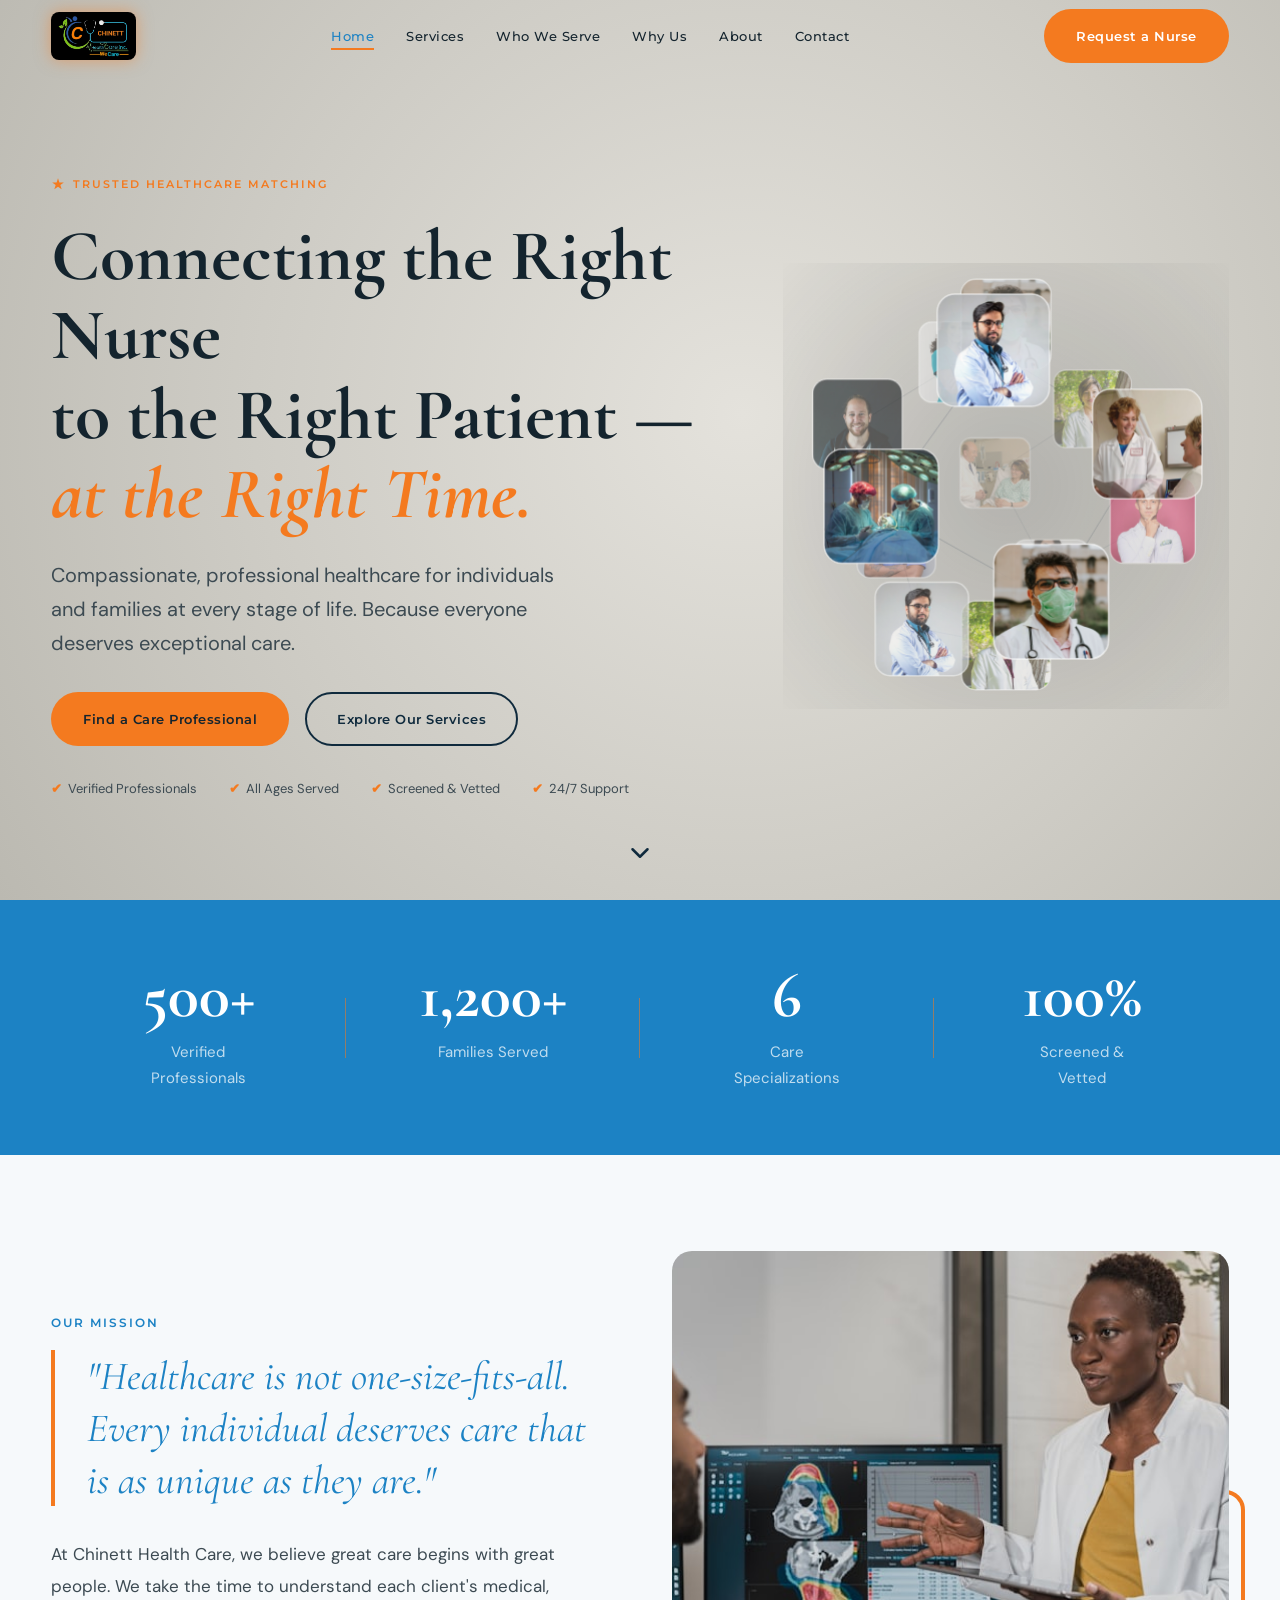
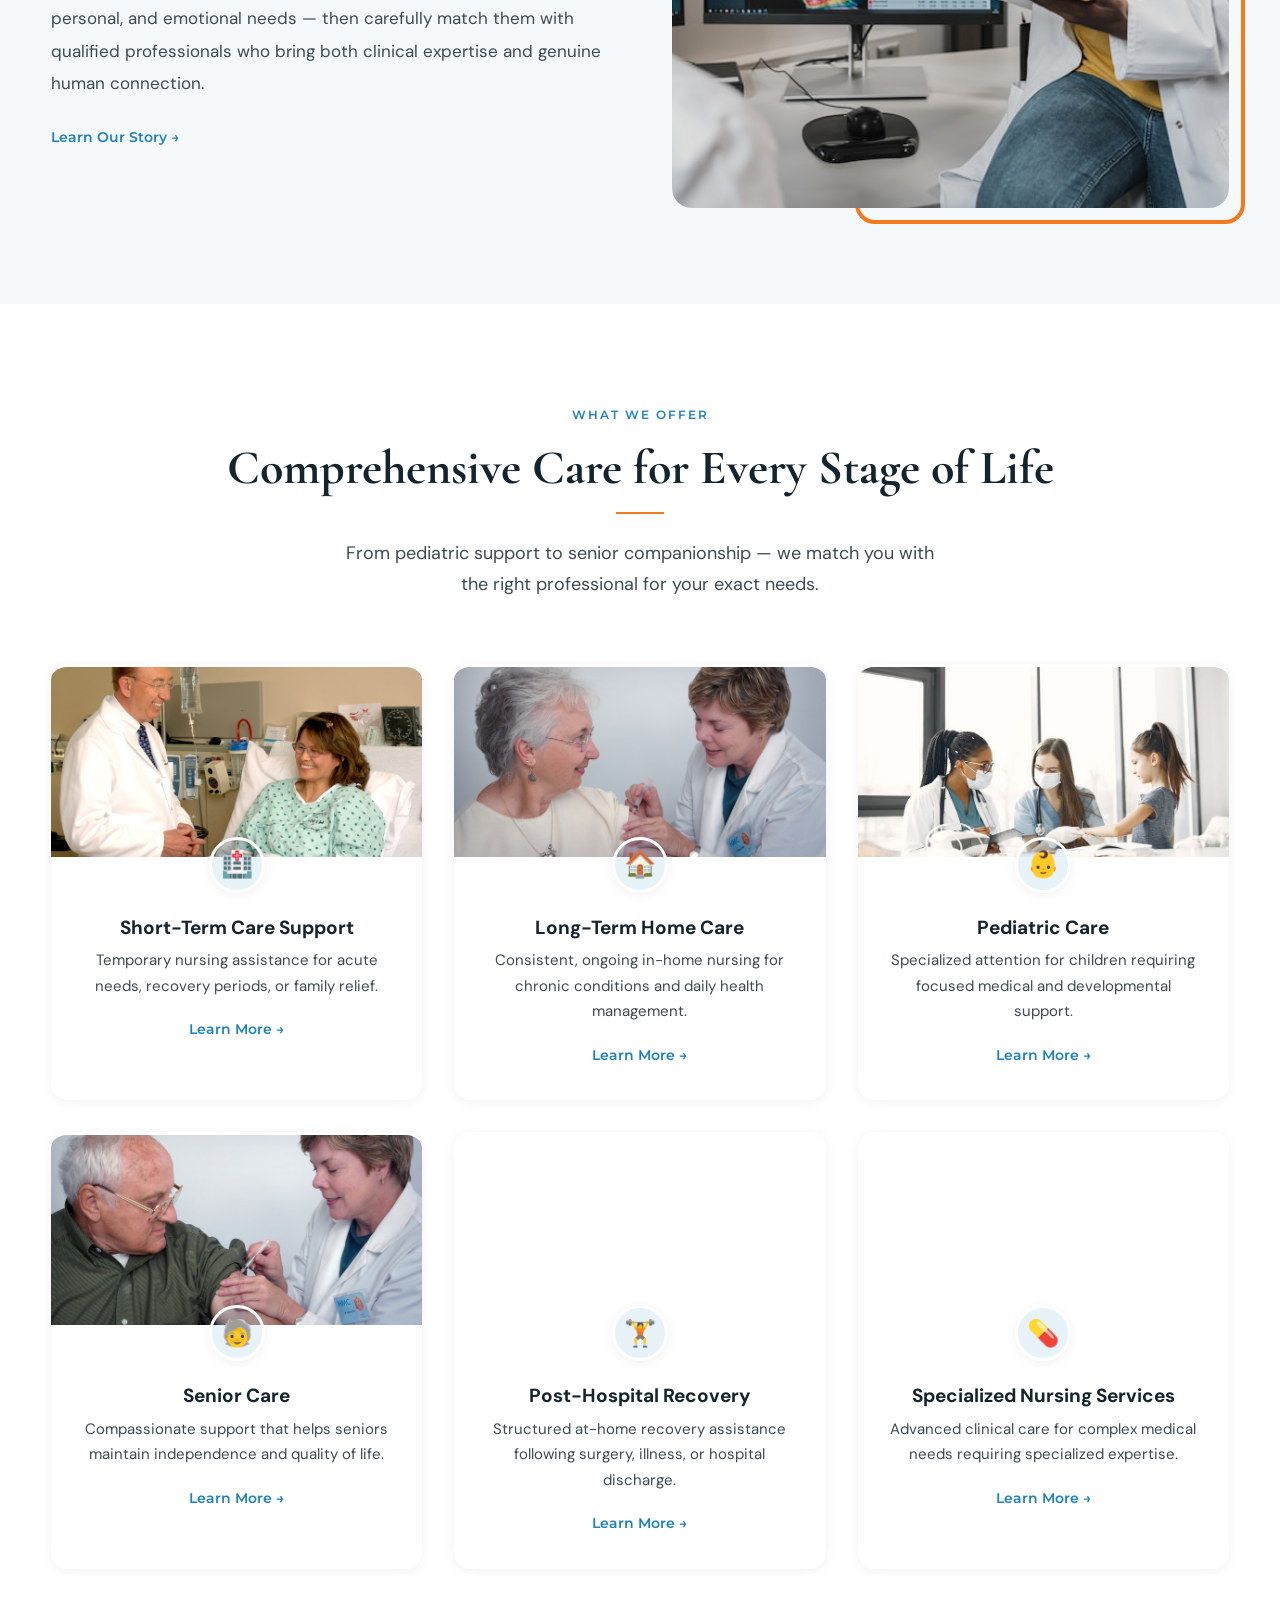
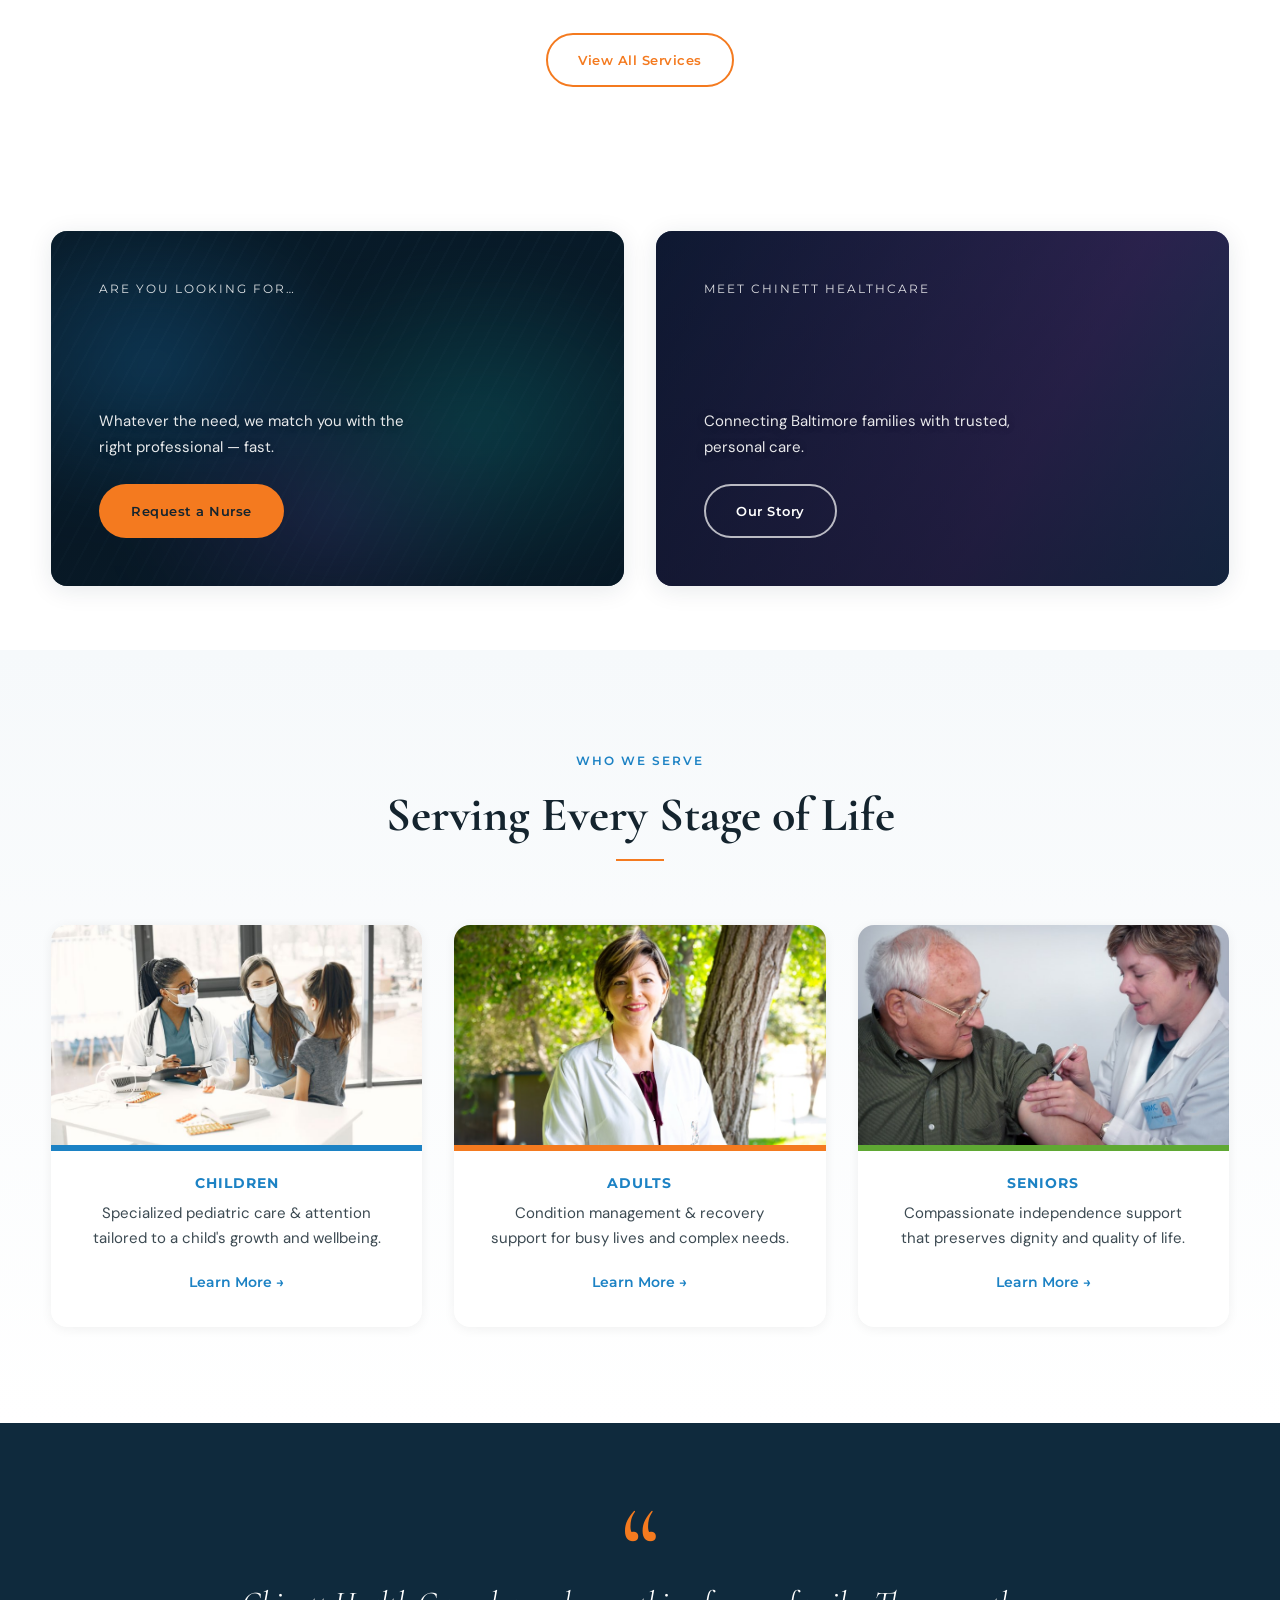
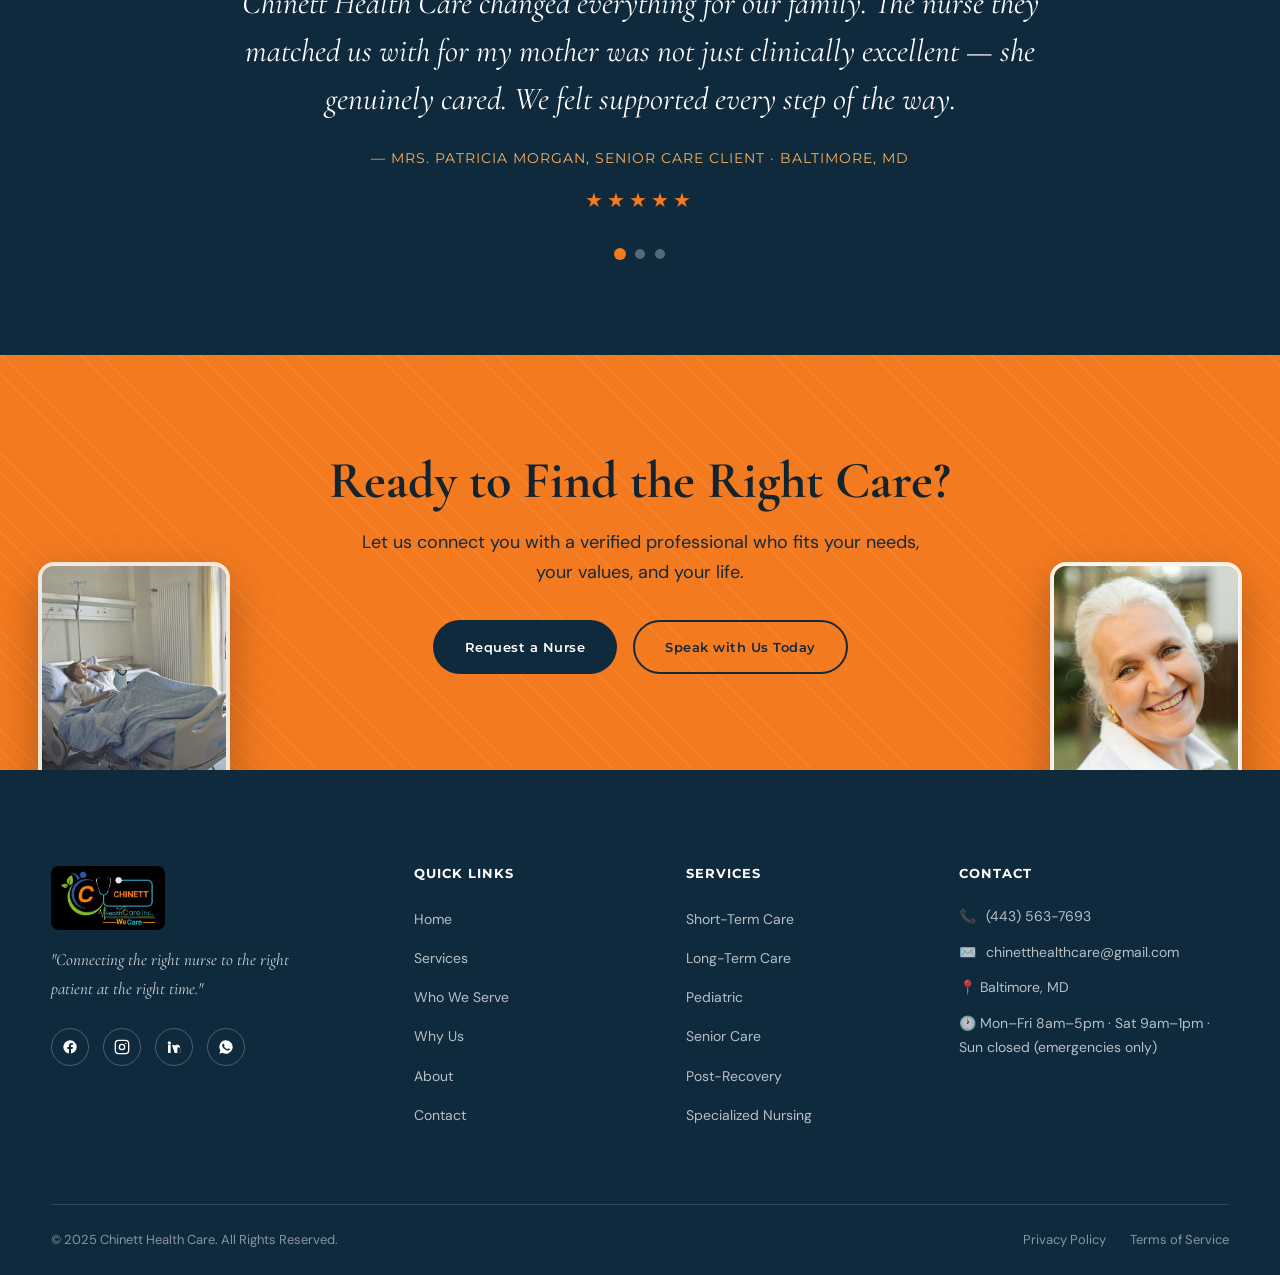
==== commit 9a963714: "Lazy-load panel videos: zero video on mobile, on-scroll on desktop Videos now use data-src and are o" ====
--- a/index.html
+++ b/index.html
@@ -275,8 +275,8 @@
       <div class="duo-grid">
 
         <article class="duo-panel pitch" data-aos="fade-up" aria-label="What kind of care are you looking for?">
-          <video class="duo-video" autoplay muted loop playsinline preload="metadata" aria-hidden="true">
-            <source src="assets/video/pitch.mp4" type="video/mp4" />
+          <video class="duo-video" muted loop playsinline preload="none" aria-hidden="true">
+            <source data-src="assets/video/pitch.mp4" type="video/mp4" />
           </video>
           <div class="duo-shade"></div>
           <span class="duo-eyebrow">Are you looking for…</span>
@@ -293,8 +293,8 @@
         </article>
 
         <article class="duo-panel intro" data-aos="fade-up" data-aos-delay="100" aria-label="About Chinett HealthCare">
-          <video class="duo-video" autoplay muted loop playsinline preload="metadata" aria-hidden="true">
-            <source src="assets/video/intro.mp4" type="video/mp4" />
+          <video class="duo-video" muted loop playsinline preload="none" aria-hidden="true">
+            <source data-src="assets/video/intro.mp4" type="video/mp4" />
           </video>
           <div class="duo-shade"></div>
           <span class="duo-eyebrow">Meet Chinett HealthCare</span>
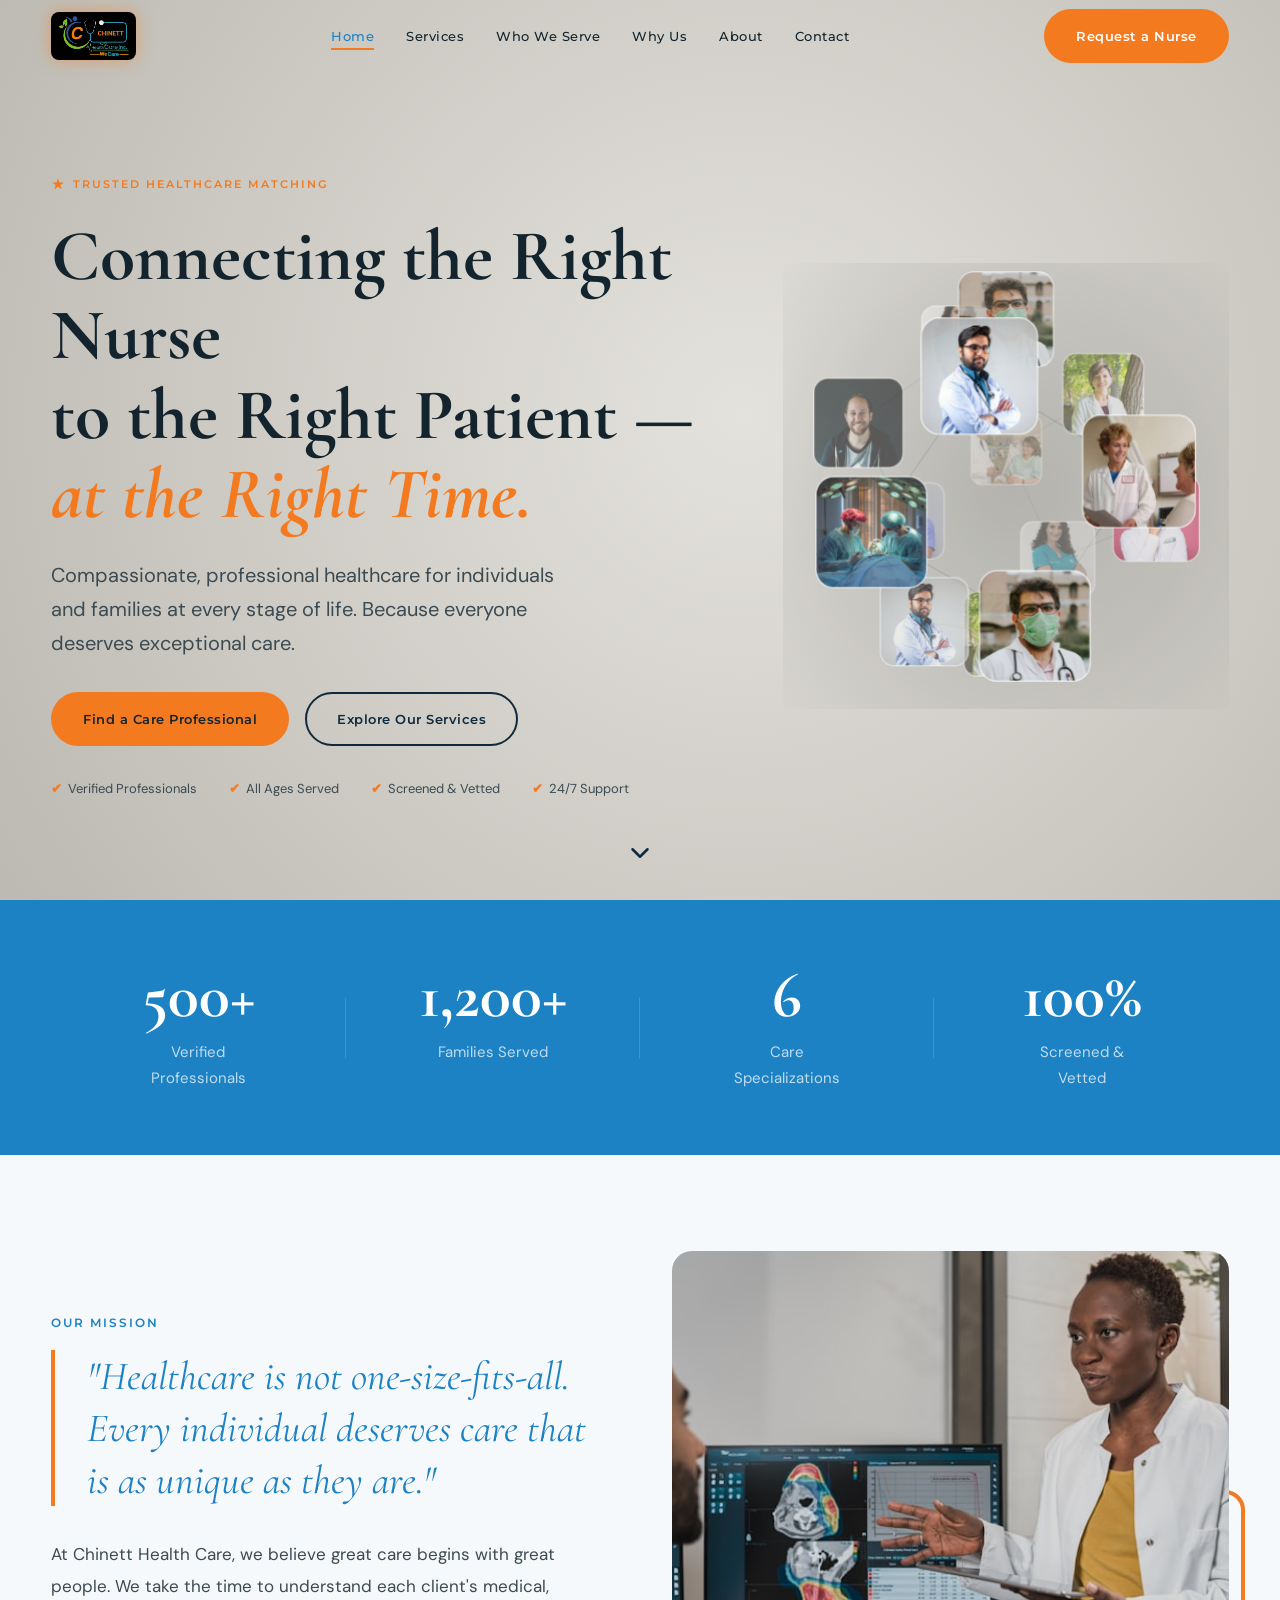
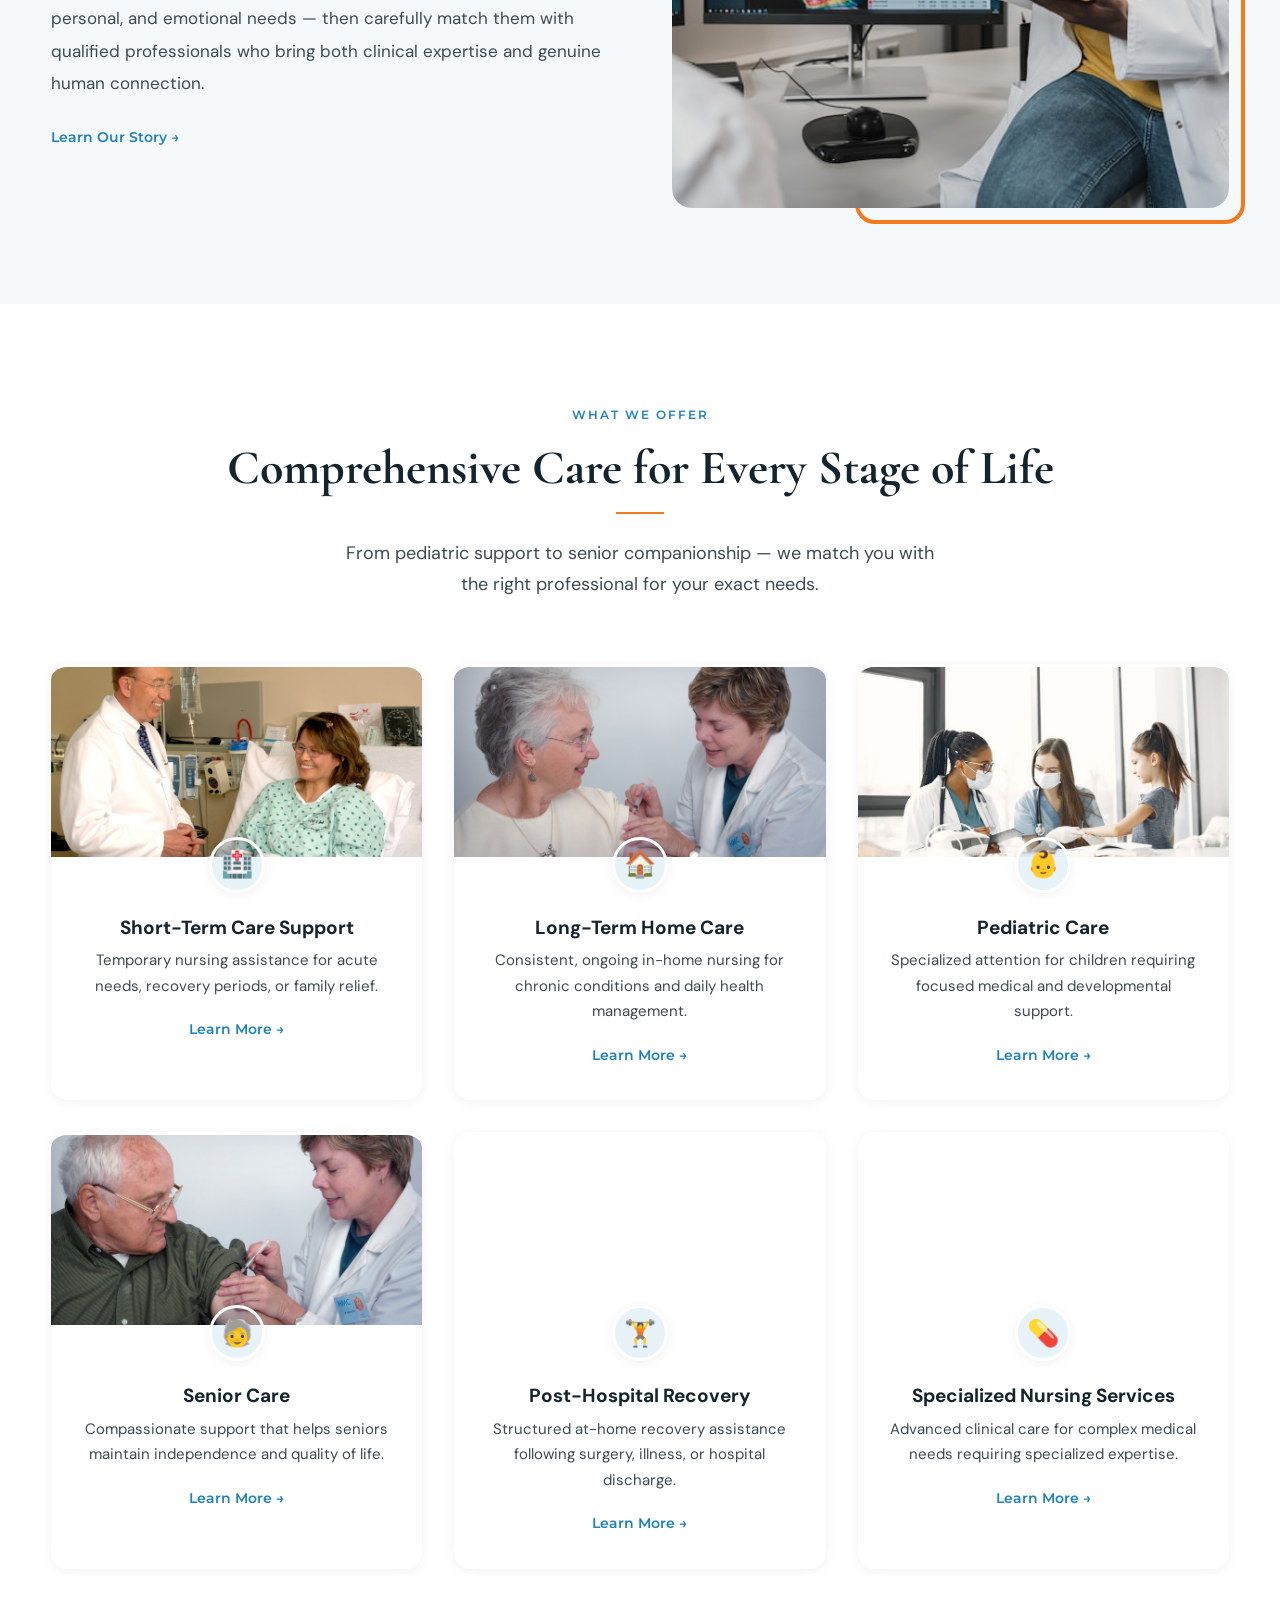
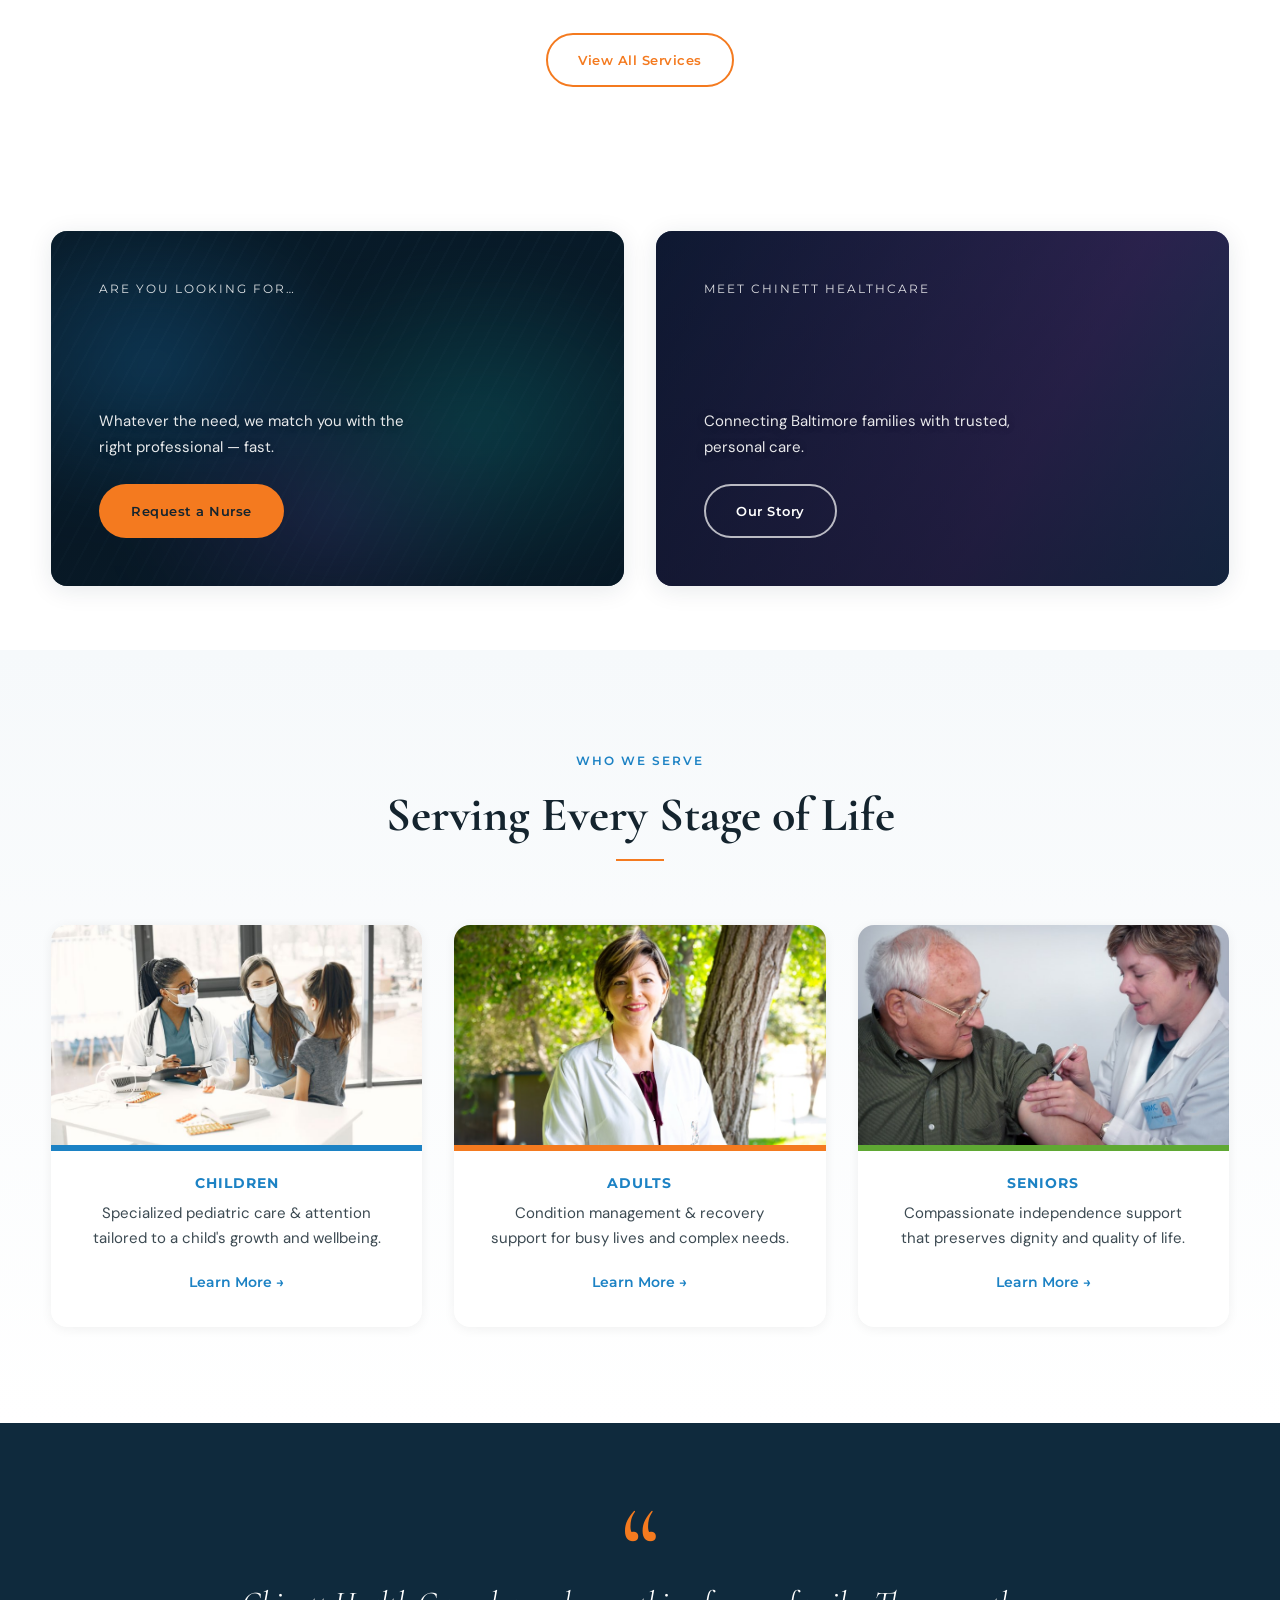
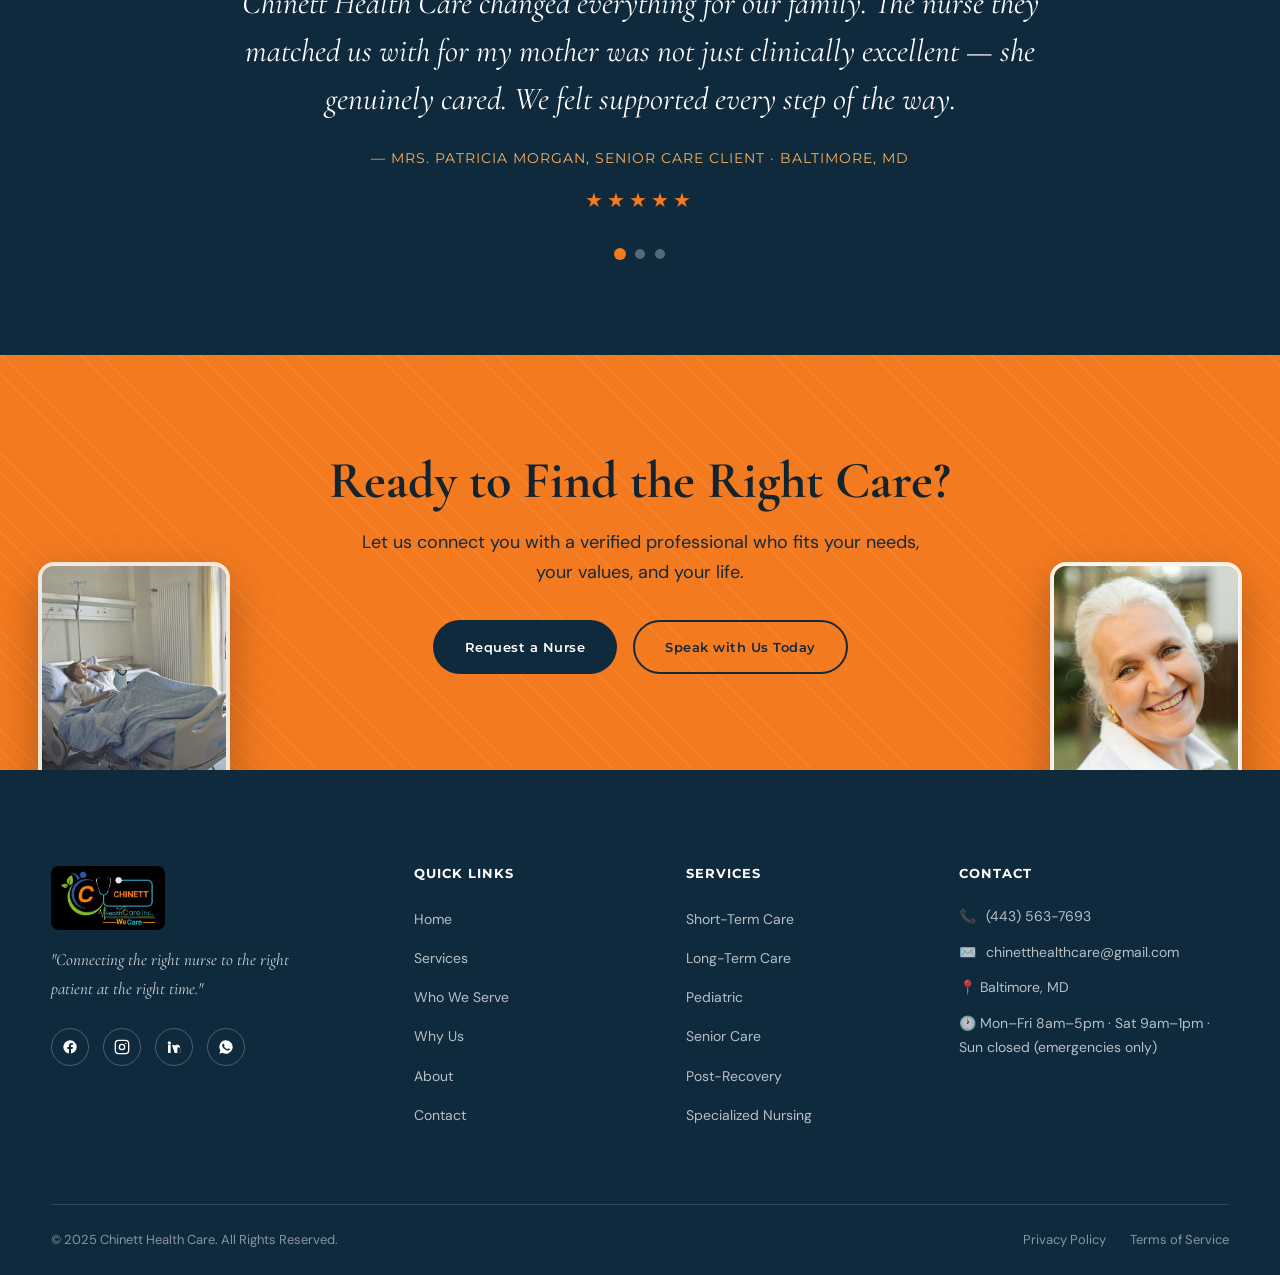
==== commit 2422cc8a: "Show panel videos and CTA images on mobile; cache-bust assets - Enable the dual animated panels on p" ====
--- a/index.html
+++ b/index.html
@@ -31,7 +31,7 @@
   <link href="https://unpkg.com/aos@2.3.1/dist/aos.css" rel="stylesheet" />
 
   <link rel="icon" href="favicon.svg" type="image/svg+xml" />
-  <link rel="stylesheet" href="styles.css" />
+  <link rel="stylesheet" href="styles.css?v=3" />
 
   <script type="application/ld+json">
   {
@@ -294,7 +294,7 @@
 
         <article class="duo-panel intro" data-aos="fade-up" data-aos-delay="100" aria-label="About Chinett HealthCare">
           <video class="duo-video" muted loop playsinline preload="none" aria-hidden="true">
-            <source data-src="assets/video/intro.mp4" type="video/mp4" />
+            <source data-src="assets/video/pitch.mp4" type="video/mp4" />
           </video>
           <div class="duo-shade"></div>
           <span class="duo-eyebrow">Meet Chinett HealthCare</span>
@@ -457,6 +457,6 @@
   <!-- Scripts -->
   <script src="https://unpkg.com/aos@2.3.1/dist/aos.js"></script>
   <script src="hero-bg.js?v=2"></script>
-  <script src="scripts.js"></script>
+  <script src="scripts.js?v=3"></script>
 </body>
 </html>
--- a/styles.css
+++ b/styles.css
@@ -566,6 +566,8 @@
   0%, 100% { transform: translateY(-50%) rotate(4deg); }
   50%      { transform: translateY(-43%) rotate(4deg); }
 }
+@keyframes ctaBobL { 0%,100% { transform: translateY(0) rotate(-4deg); } 50% { transform: translateY(-8px) rotate(-4deg); } }
+@keyframes ctaBobR { 0%,100% { transform: translateY(0) rotate(4deg); } 50% { transform: translateY(-8px) rotate(4deg); } }
 
 /* ============================================================
    12. FOOTER
@@ -947,7 +949,6 @@
   .hero-orb { max-width: 340px; margin: var(--sp-3) auto 0; }
   .scroll-indicator { display: none; }
   .quick-card, .hero-logo { display: none; }
-  .cta-side { display: none; }
   .mission .container { grid-template-columns: 1fr; }
   .mission-img { order: -1; }
   .services-grid, .audience-grid { grid-template-columns: repeat(2, 1fr); }
@@ -975,6 +976,13 @@
   /* Part 4 */
   .contact-split .container { grid-template-columns: 1fr; }
   .alt-grid { grid-template-columns: 1fr; }
+
+  /* CTA sick->healthy images: show on tablet/phone as a tilted row above the text */
+  .cta-banner { display: flex; flex-wrap: wrap; justify-content: center; align-items: center; gap: var(--sp-3); }
+  .cta-side { display: block; position: static; transform: none; width: clamp(120px, 36vw, 175px); height: auto; aspect-ratio: 3 / 4; }
+  .cta-left  { order: 1; animation: ctaBobL 5s ease-in-out infinite; }
+  .cta-right { order: 2; animation: ctaBobR 5.6s ease-in-out infinite; }
+  .cta-banner .container { order: 3; width: 100%; }
 }
 
 @media (max-width: 768px) {
@@ -991,5 +999,4 @@
   .tcards { columns: 1; }
   .form-grid { grid-template-columns: 1fr; }
   .duo-grid { grid-template-columns: 1fr; }
-  .duo-video { display: none; } /* fall back to lightweight CSS animation on phones */
-}
+}
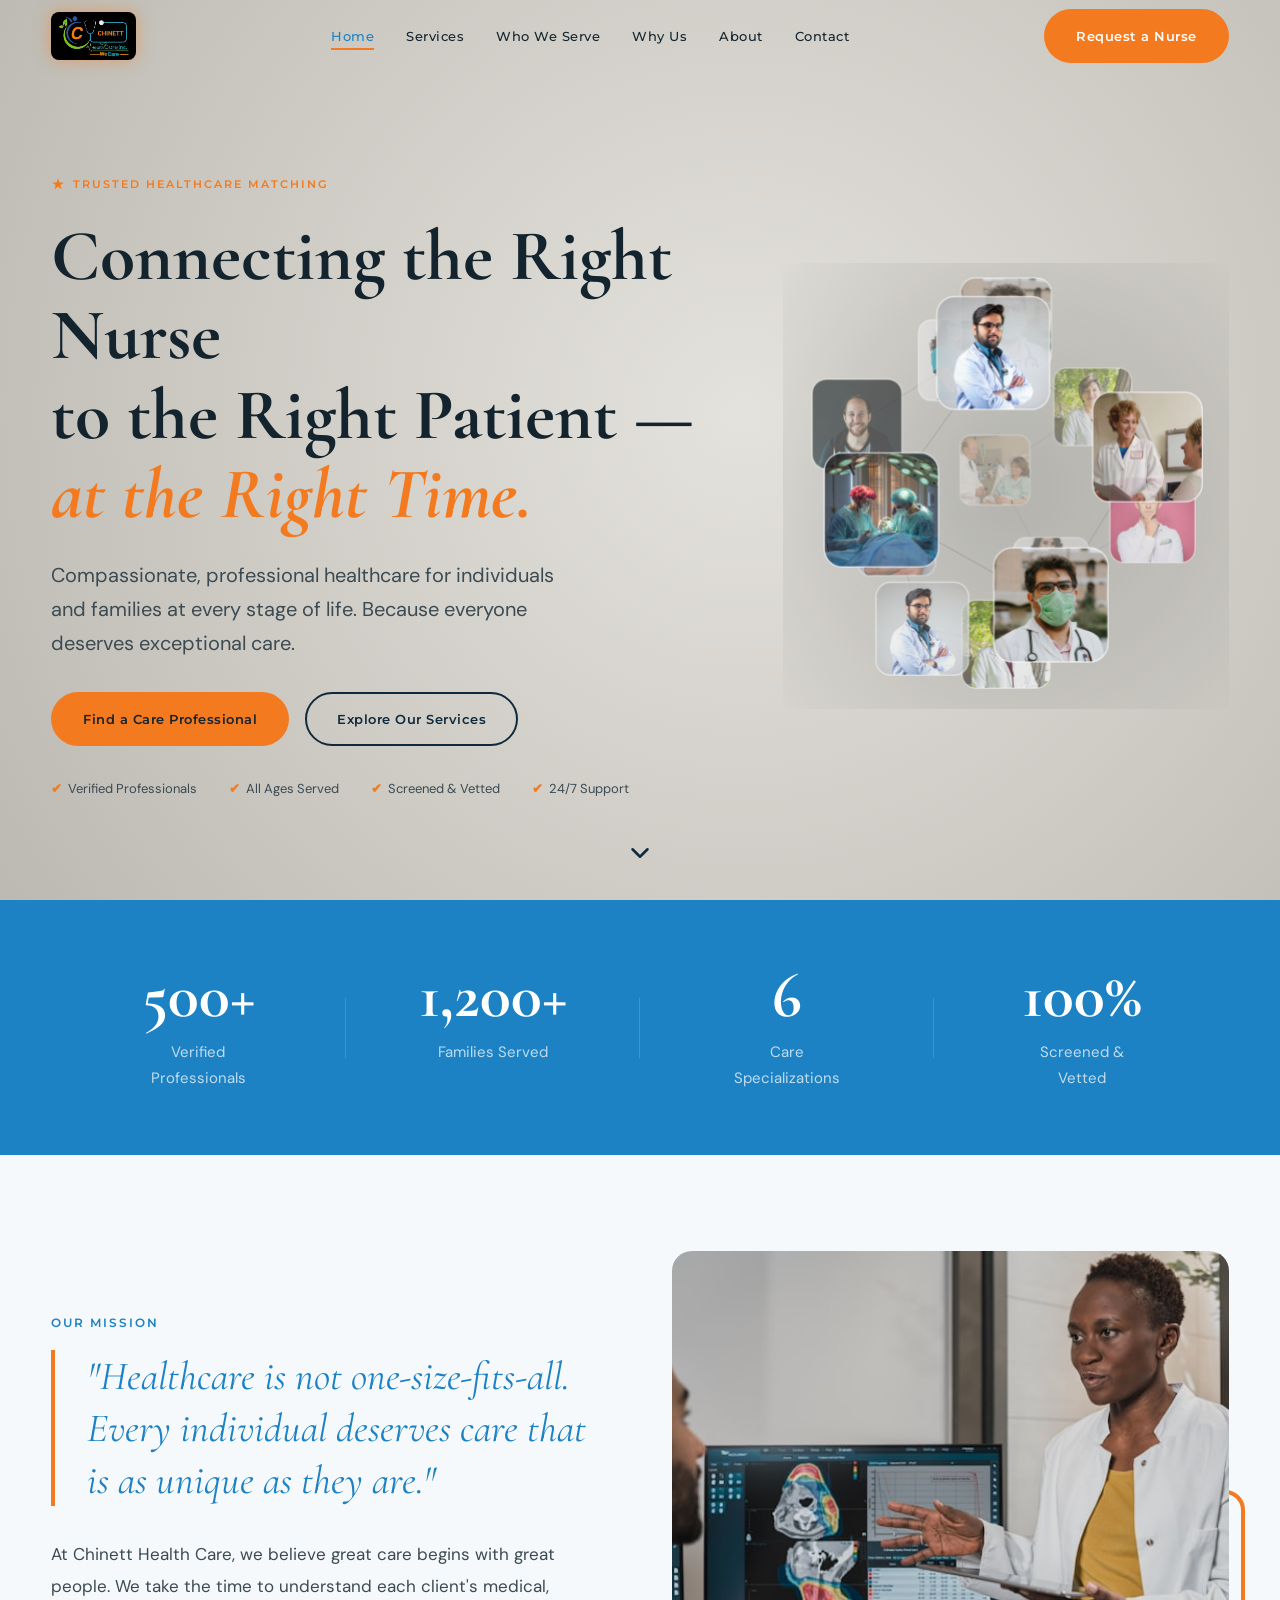
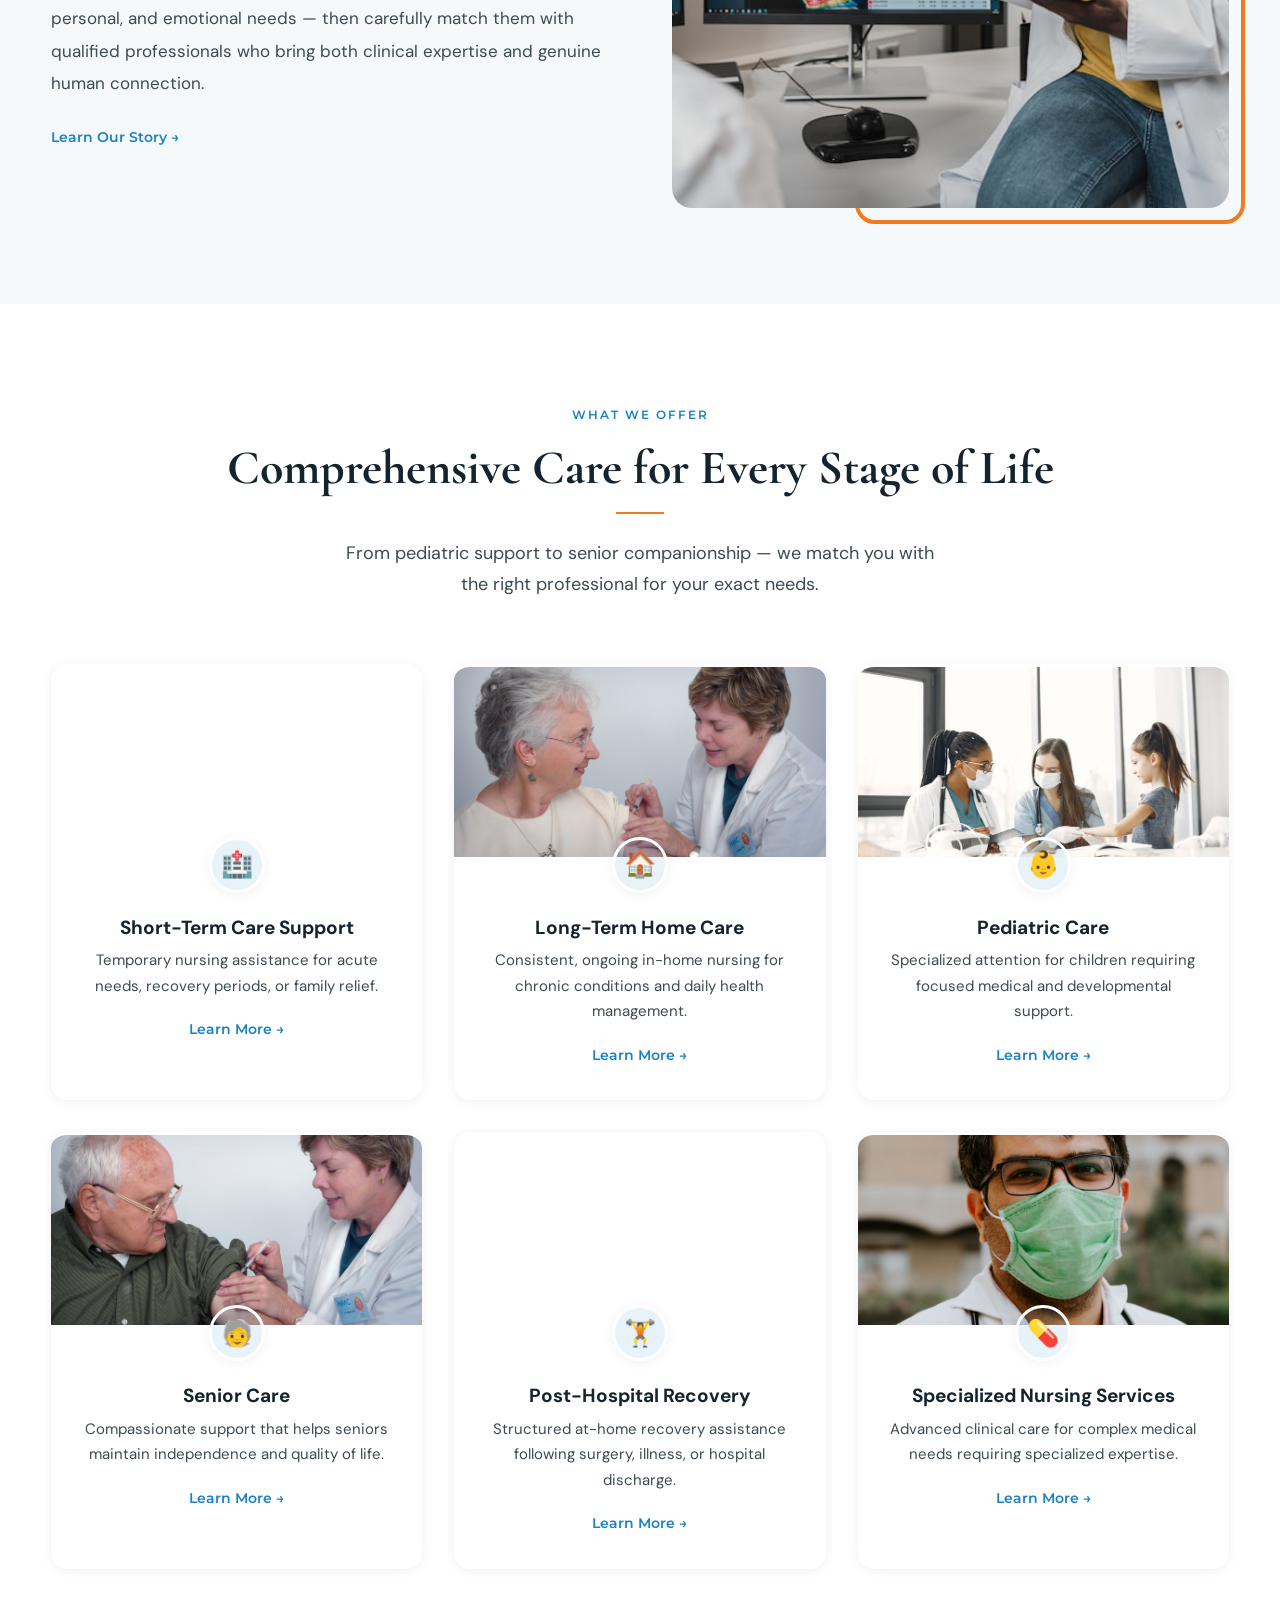
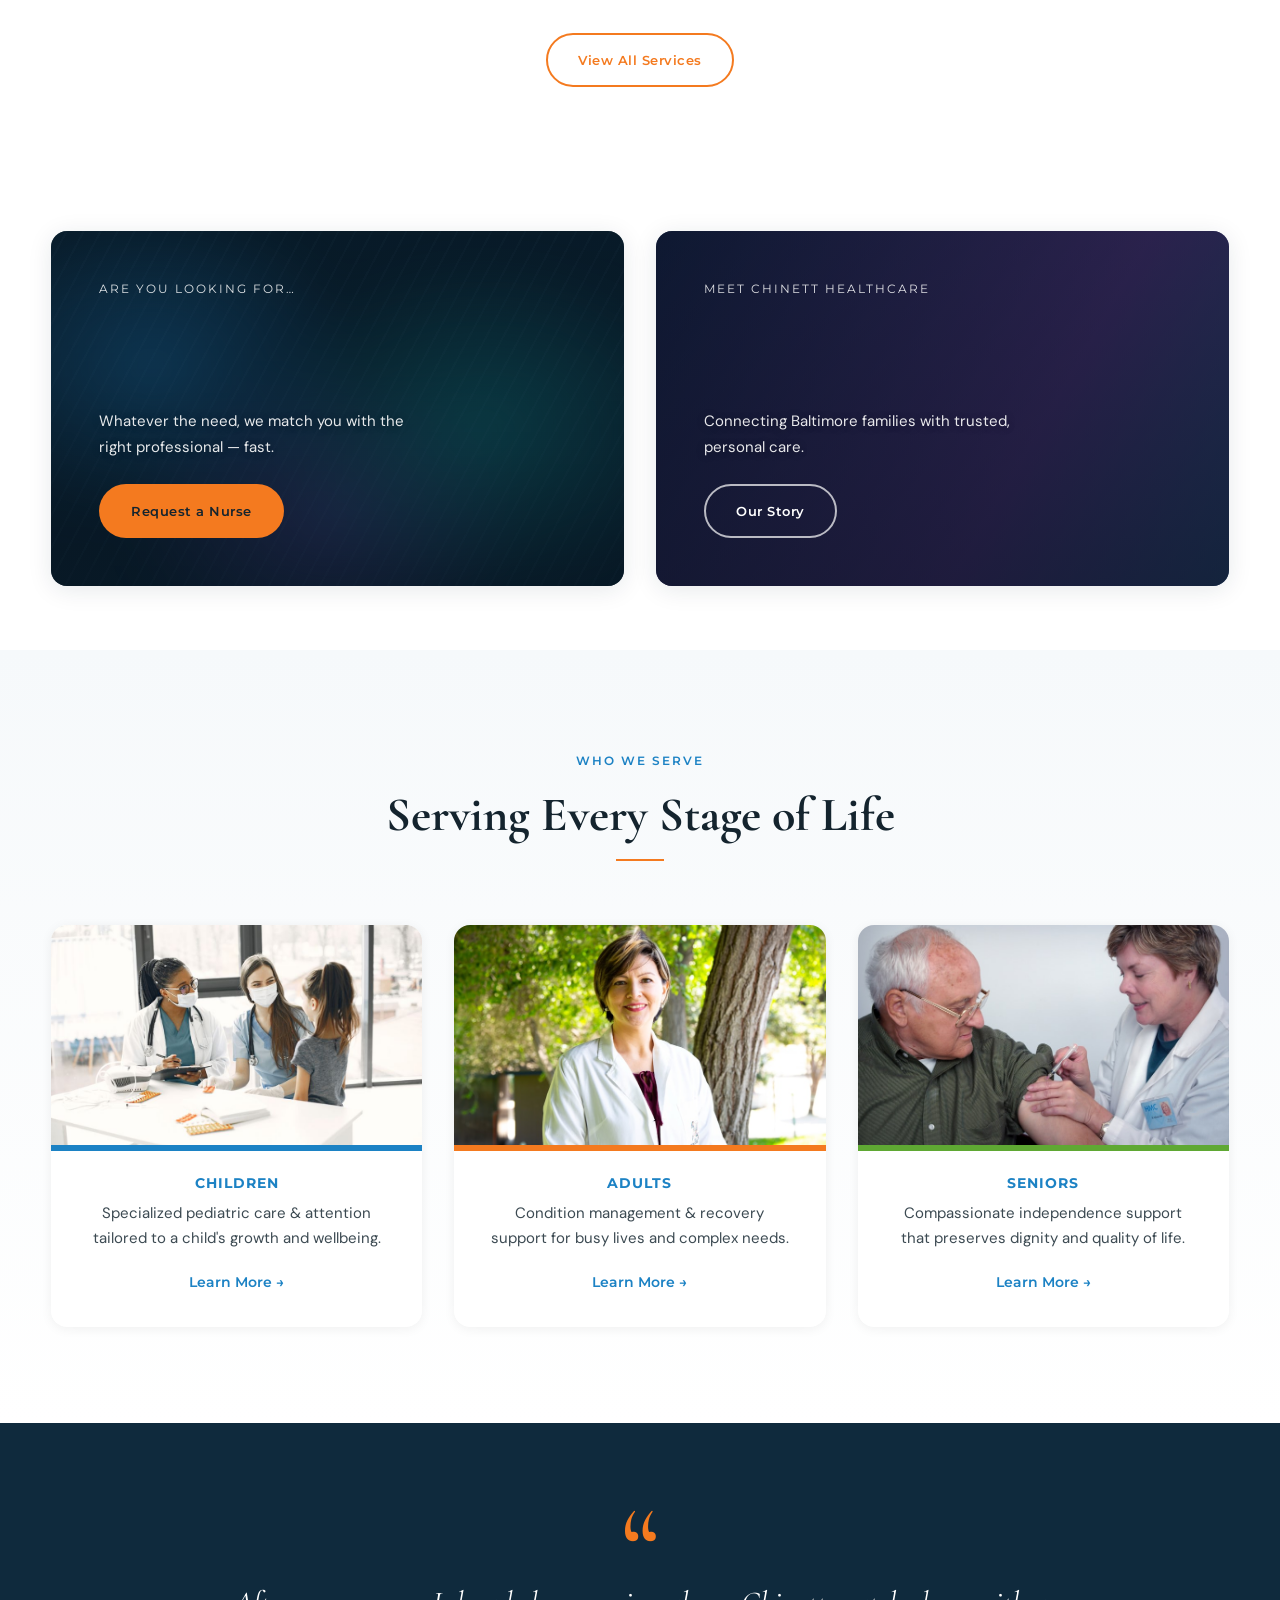
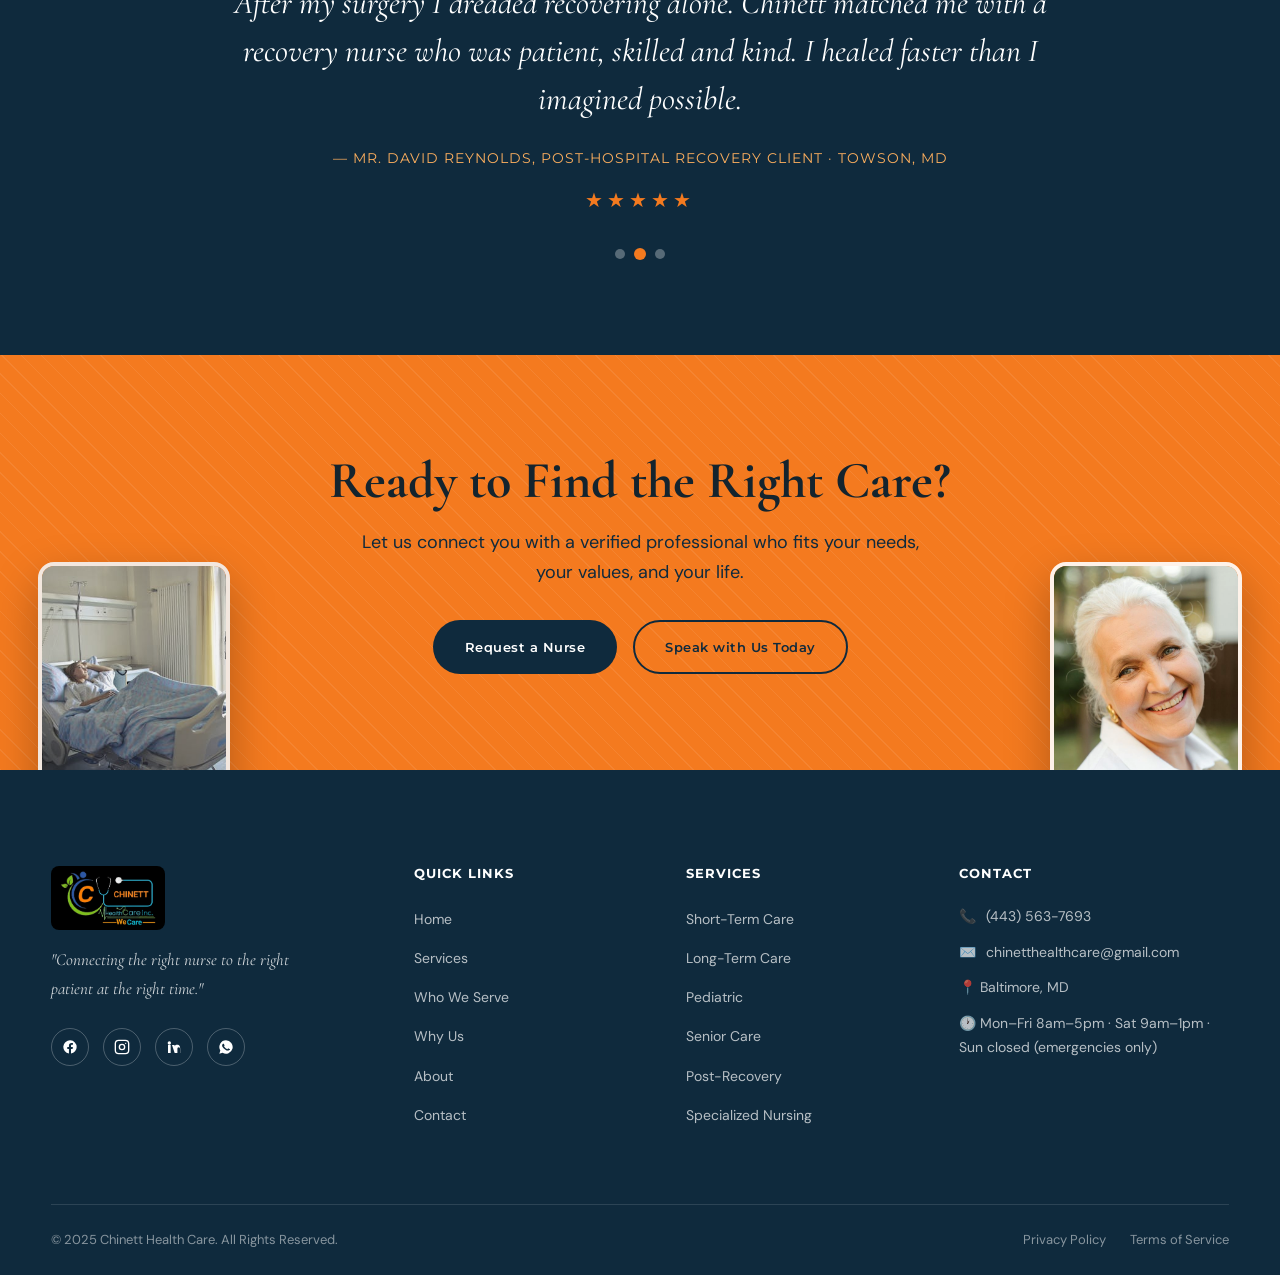
==== commit b1d37456: "Remove placeholder president photo and name from About Drop the stand-in portrait and the placeholde" ====
--- a/index.html
+++ b/index.html
@@ -31,7 +31,7 @@
   <link href="https://unpkg.com/aos@2.3.1/dist/aos.css" rel="stylesheet" />
 
   <link rel="icon" href="favicon.svg" type="image/svg+xml" />
-  <link rel="stylesheet" href="styles.css?v=3" />
+  <link rel="stylesheet" href="styles.css?v=4" />
 
   <script type="application/ld+json">
   {
--- a/styles.css
+++ b/styles.css
@@ -754,7 +754,7 @@
    22. LEADERSHIP / PRESIDENT
    ============================================================ */
 .leadership { background: var(--color-bg-ivory); }
-.leadership .container { display: grid; grid-template-columns: 0.8fr 1.2fr; gap: var(--sp-6); align-items: start; }
+.leadership .container { max-width: 820px; }
 .leader-img-wrap { position: relative; }
 .leader-img-wrap img { width: 100%; border-radius: 20px; aspect-ratio: 3/4; object-fit: cover; box-shadow: var(--shadow-soft); }
 .leader-img-wrap::after {
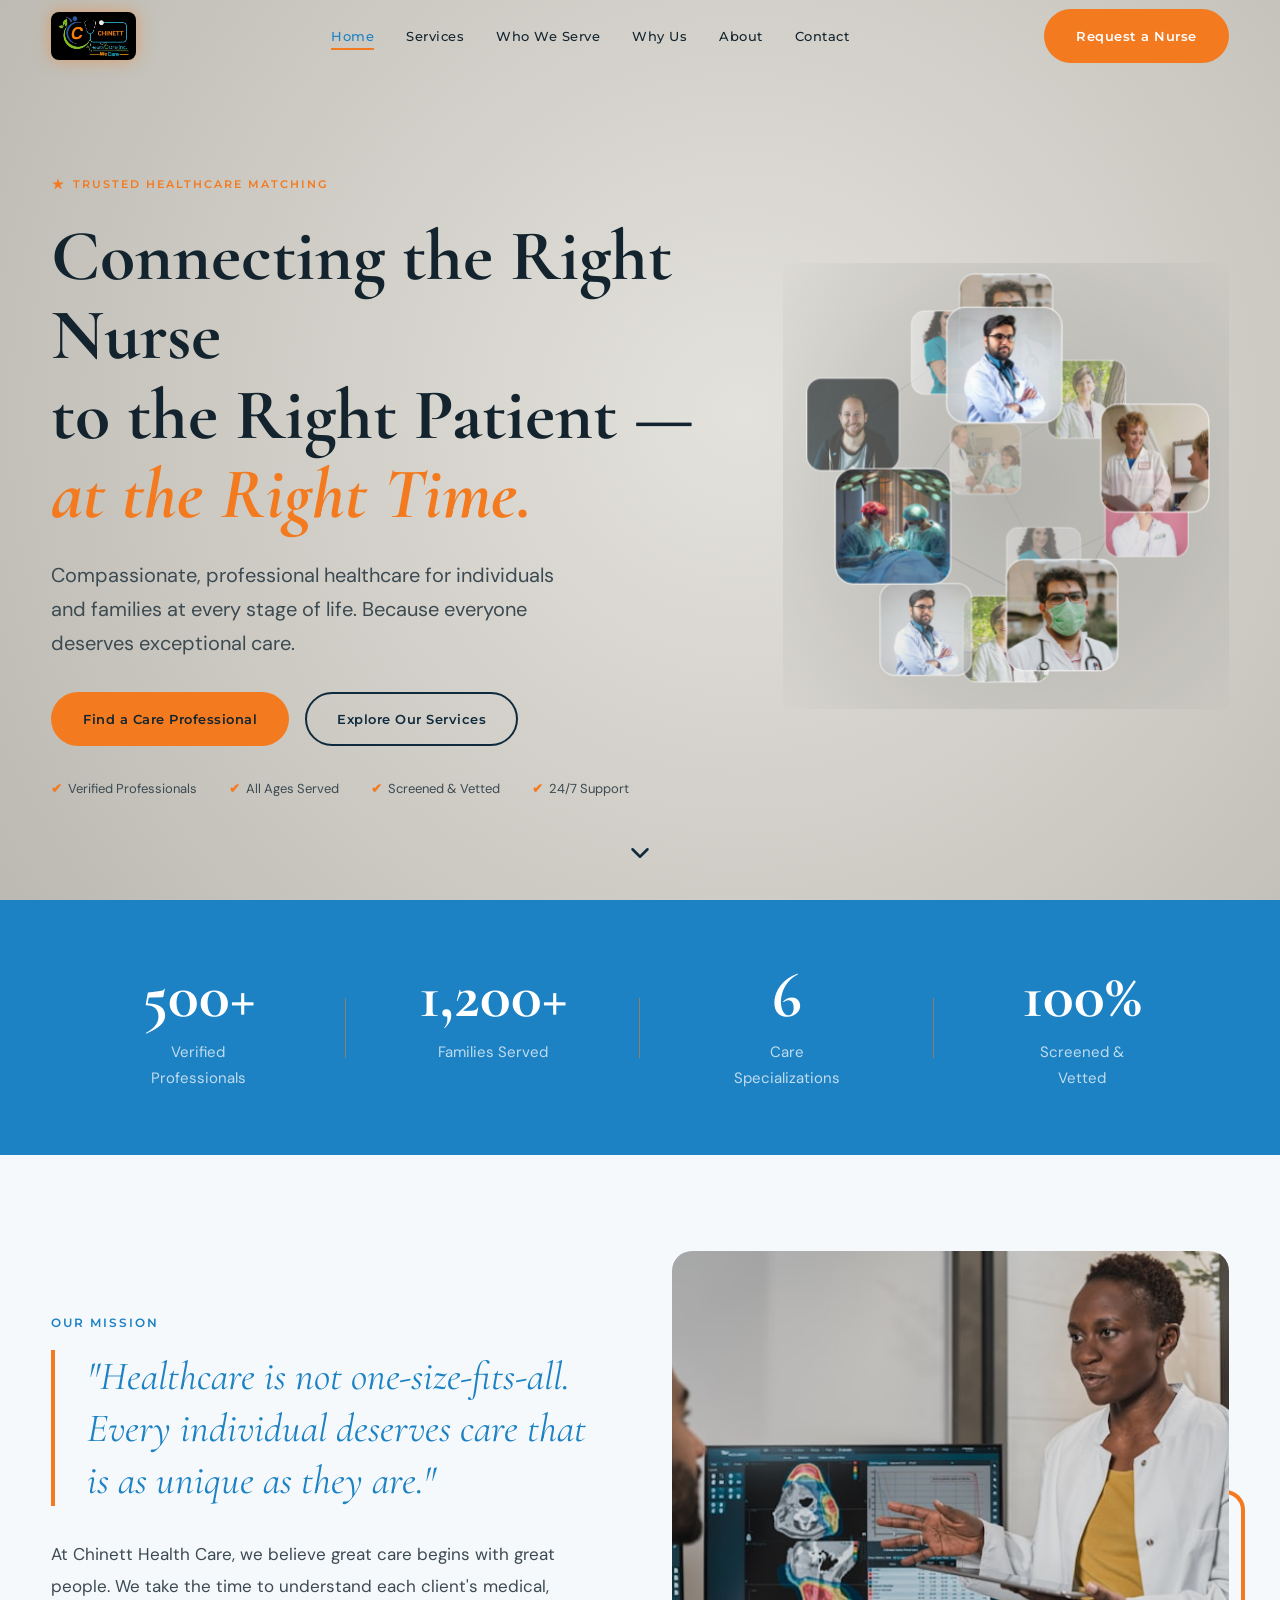
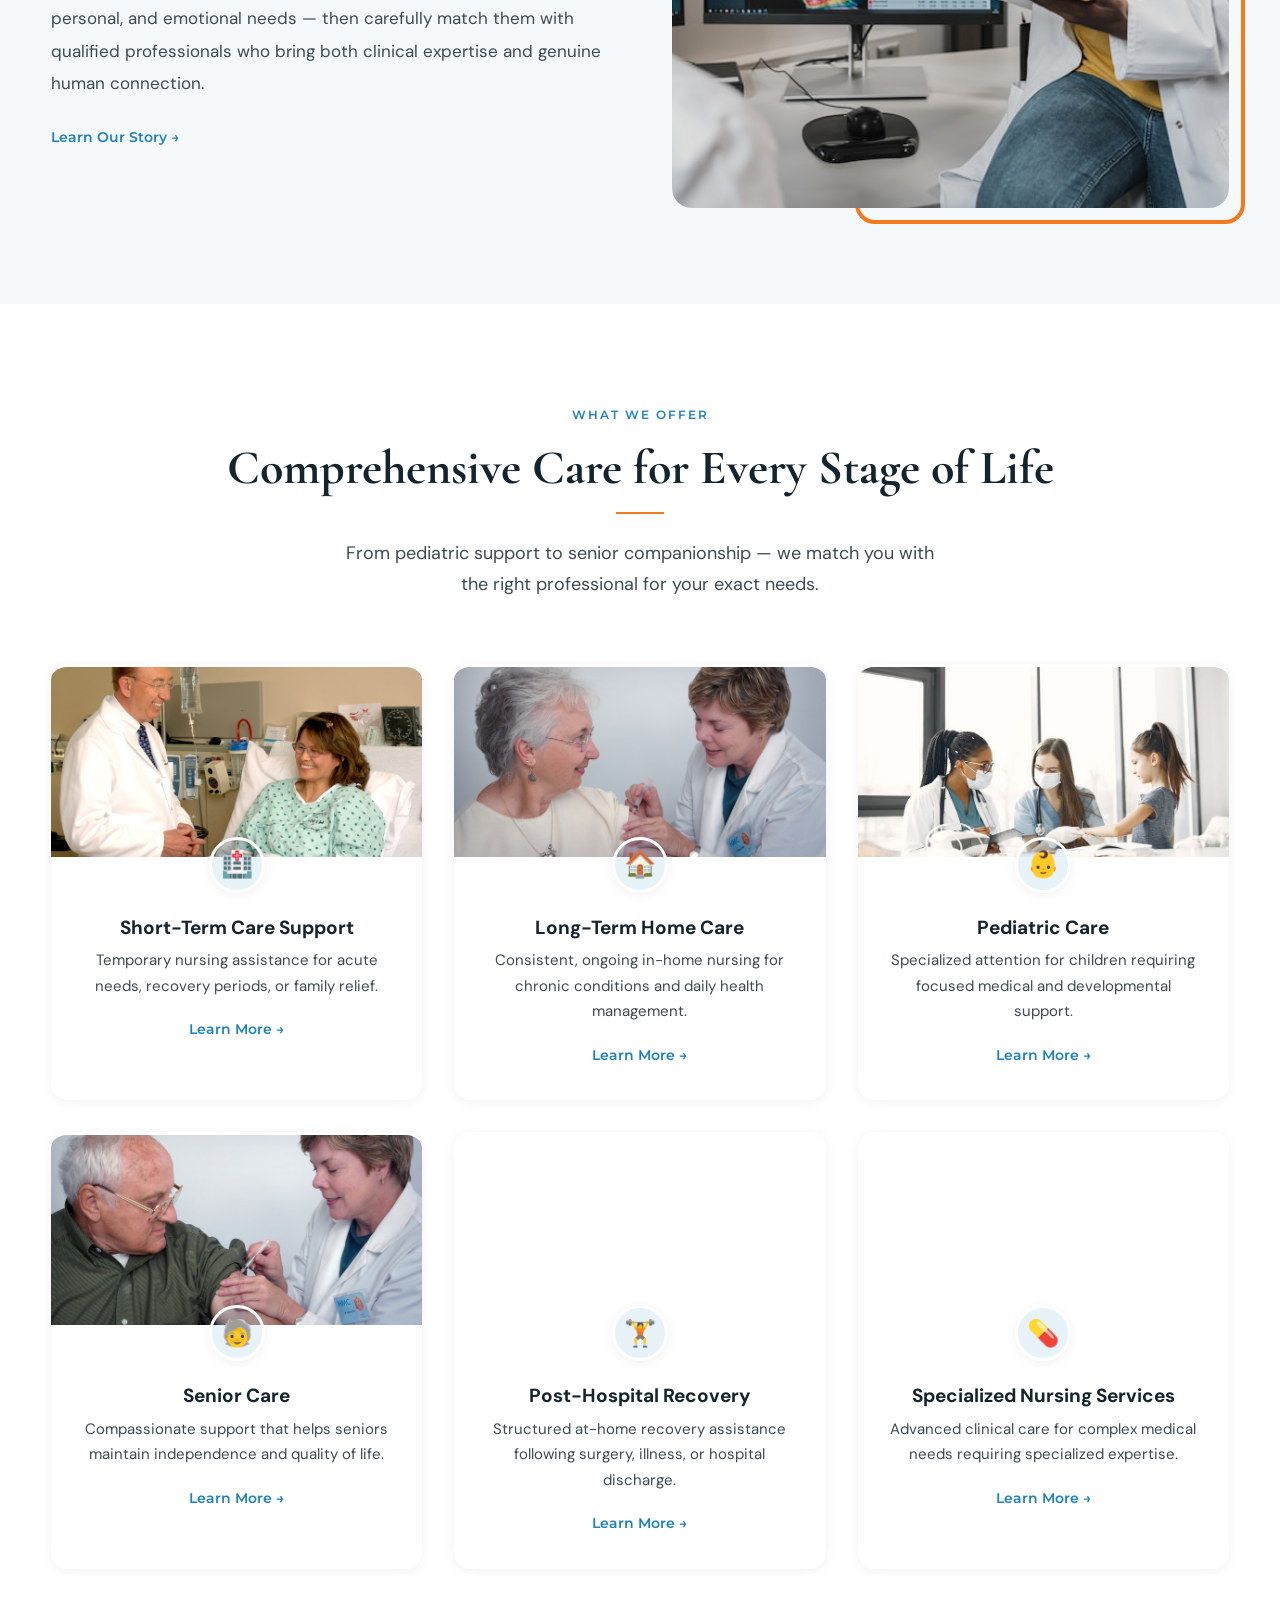
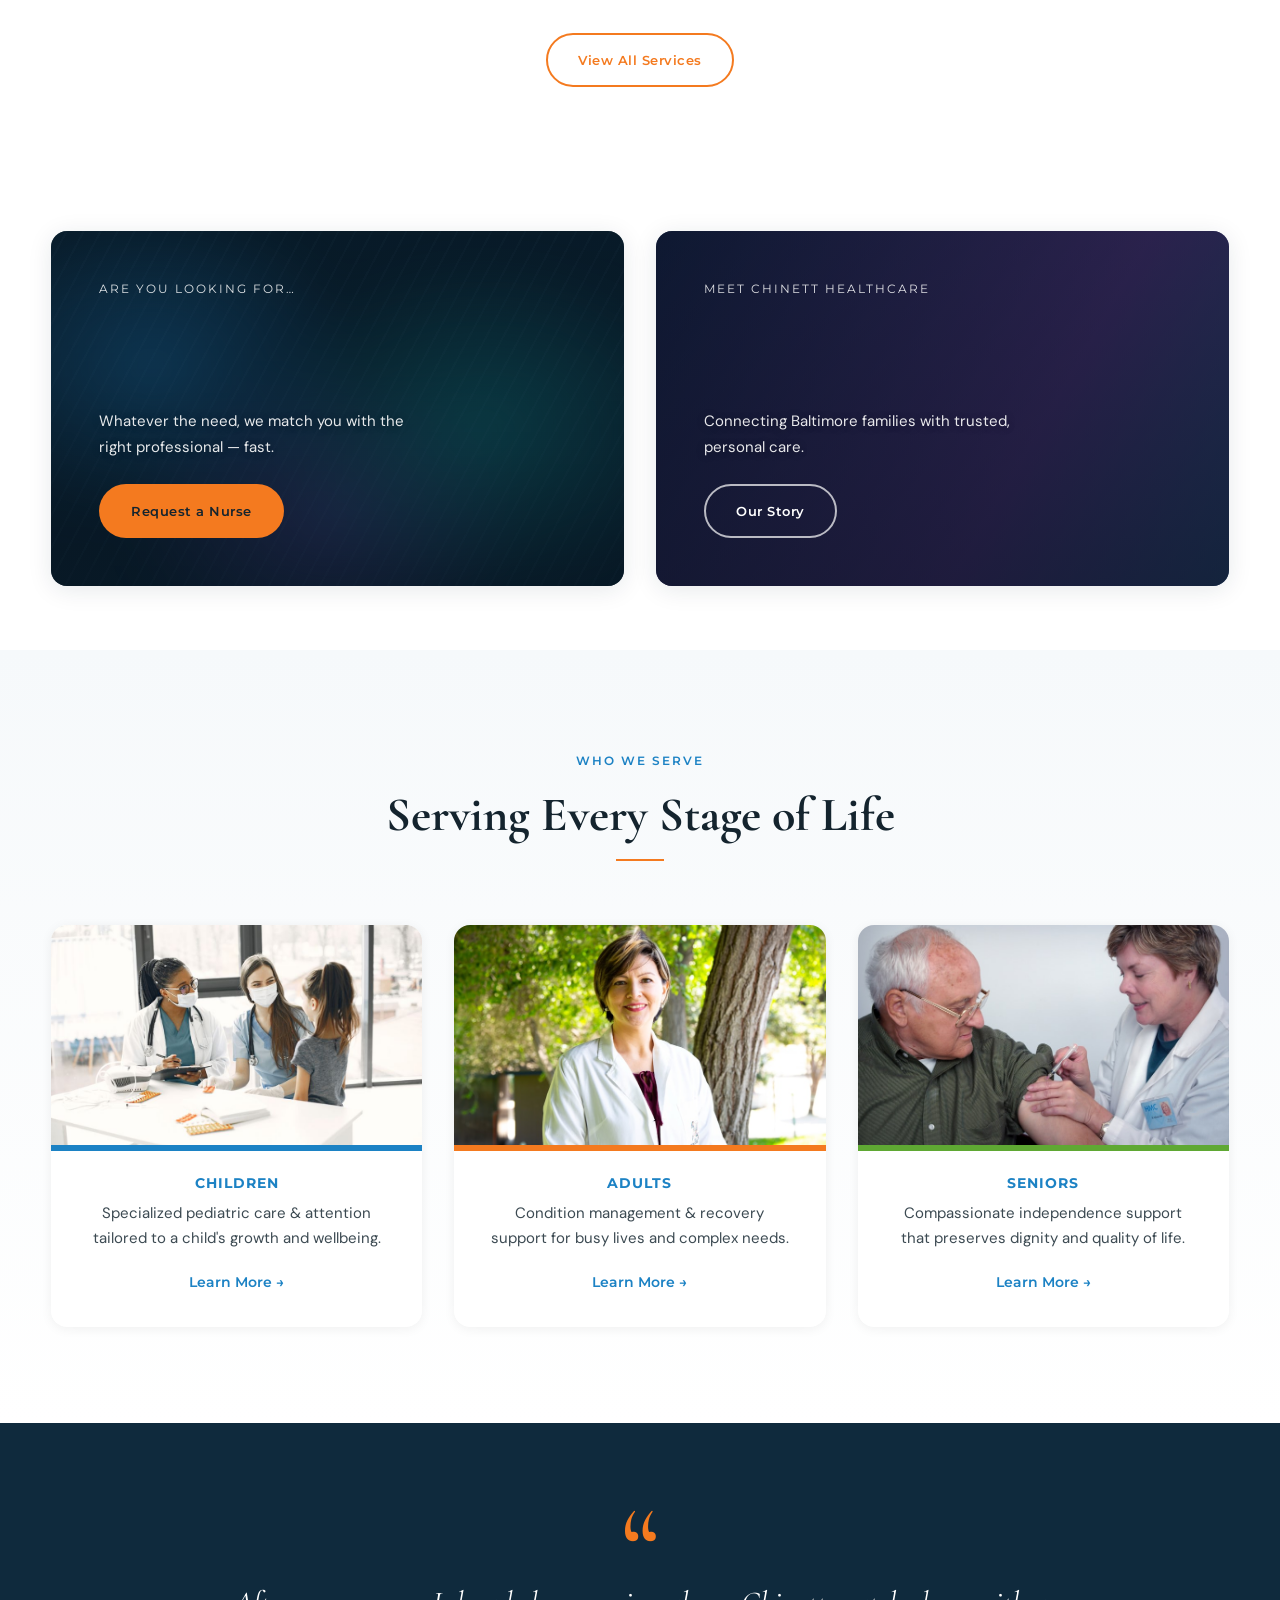
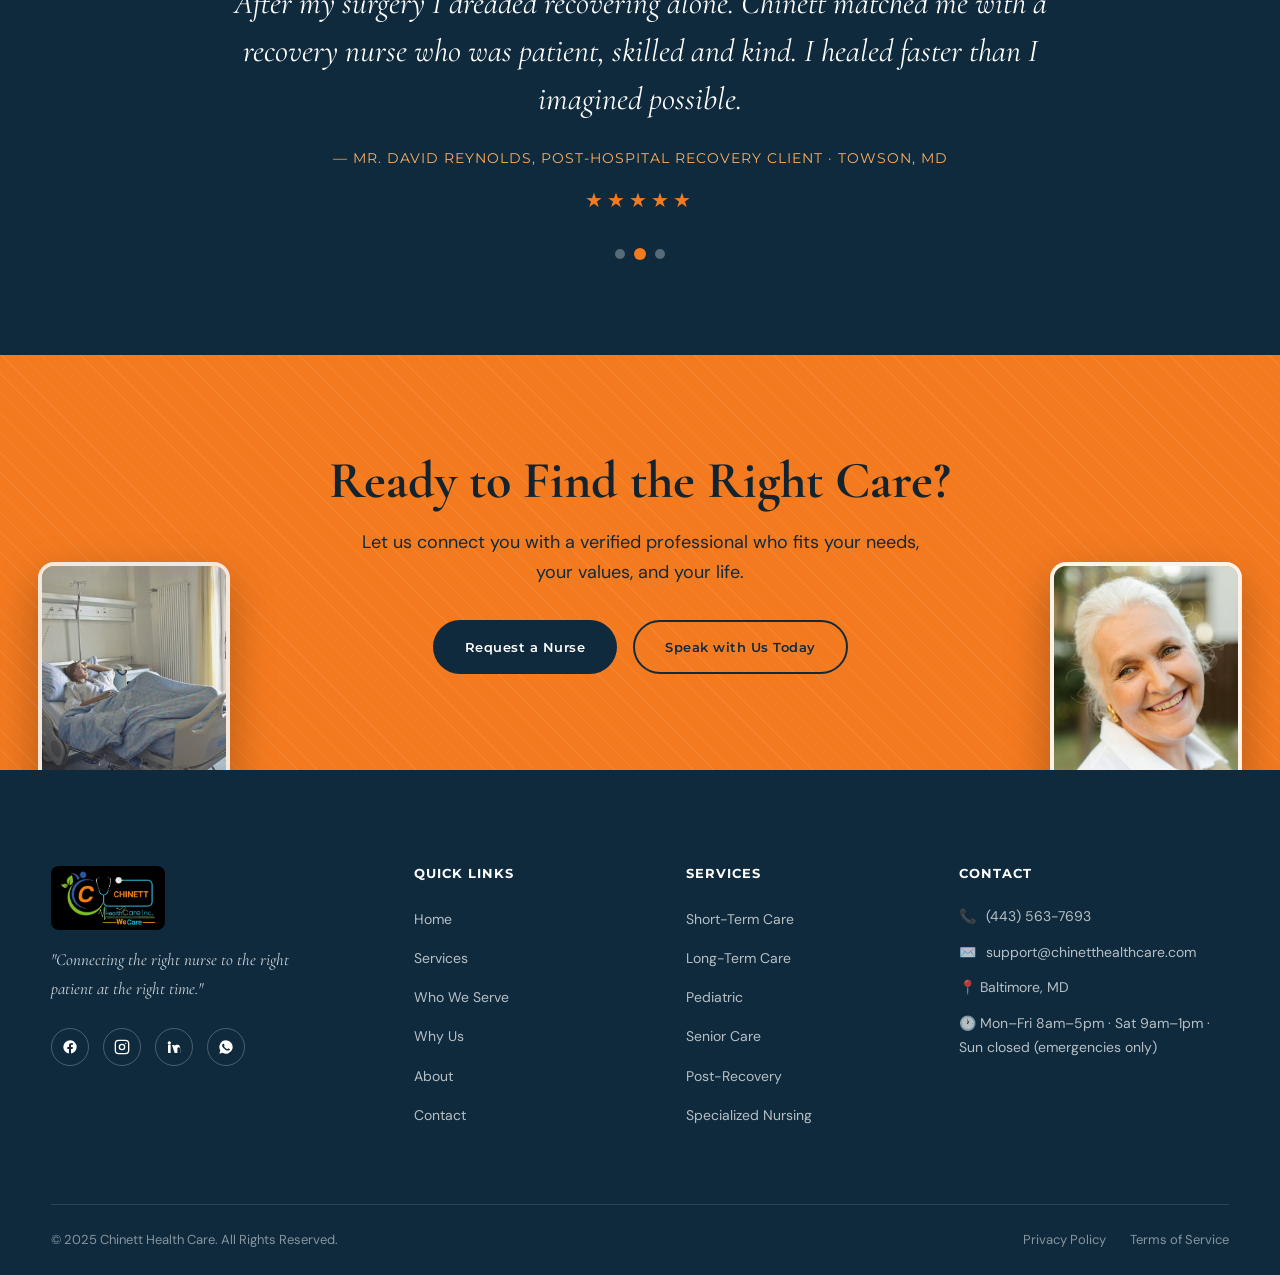
==== commit dc6a7dc4: "Change contact email to support@chinetthealthcare.com Update displayed mailto links, the structured-" ====
--- a/index.html
+++ b/index.html
@@ -44,7 +44,7 @@
     "description": "Compassionate in-home nursing and care matching in Baltimore, MD — short-term, long-term, pediatric, senior, post-hospital recovery, and specialized nursing.",
     "slogan": "Connecting the right nurse to the right patient at the right time.",
     "telephone": "+1-443-563-7693",
-    "email": "chinetthealthcare@gmail.com",
+    "email": "support@chinetthealthcare.com",
     "priceRange": "$$",
     "address": {
       "@type": "PostalAddress",
@@ -437,7 +437,7 @@
           <h4>Contact</h4>
           <ul class="footer-contact">
             <li>📞 <a href="tel:+14435637693">(443) 563-7693</a></li>
-            <li>✉️ <a href="mailto:chinetthealthcare@gmail.com">chinetthealthcare@gmail.com</a></li>
+            <li>✉️ <a href="mailto:support@chinetthealthcare.com">support@chinetthealthcare.com</a></li>
             <li>📍 Baltimore, MD</li>
             <li>🕐 Mon–Fri 8am–5pm · Sat 9am–1pm · Sun closed (emergencies only)</li>
           </ul>
@@ -457,6 +457,6 @@
   <!-- Scripts -->
   <script src="https://unpkg.com/aos@2.3.1/dist/aos.js"></script>
   <script src="hero-bg.js?v=2"></script>
-  <script src="scripts.js?v=3"></script>
+  <script src="scripts.js?v=4"></script>
 </body>
 </html>
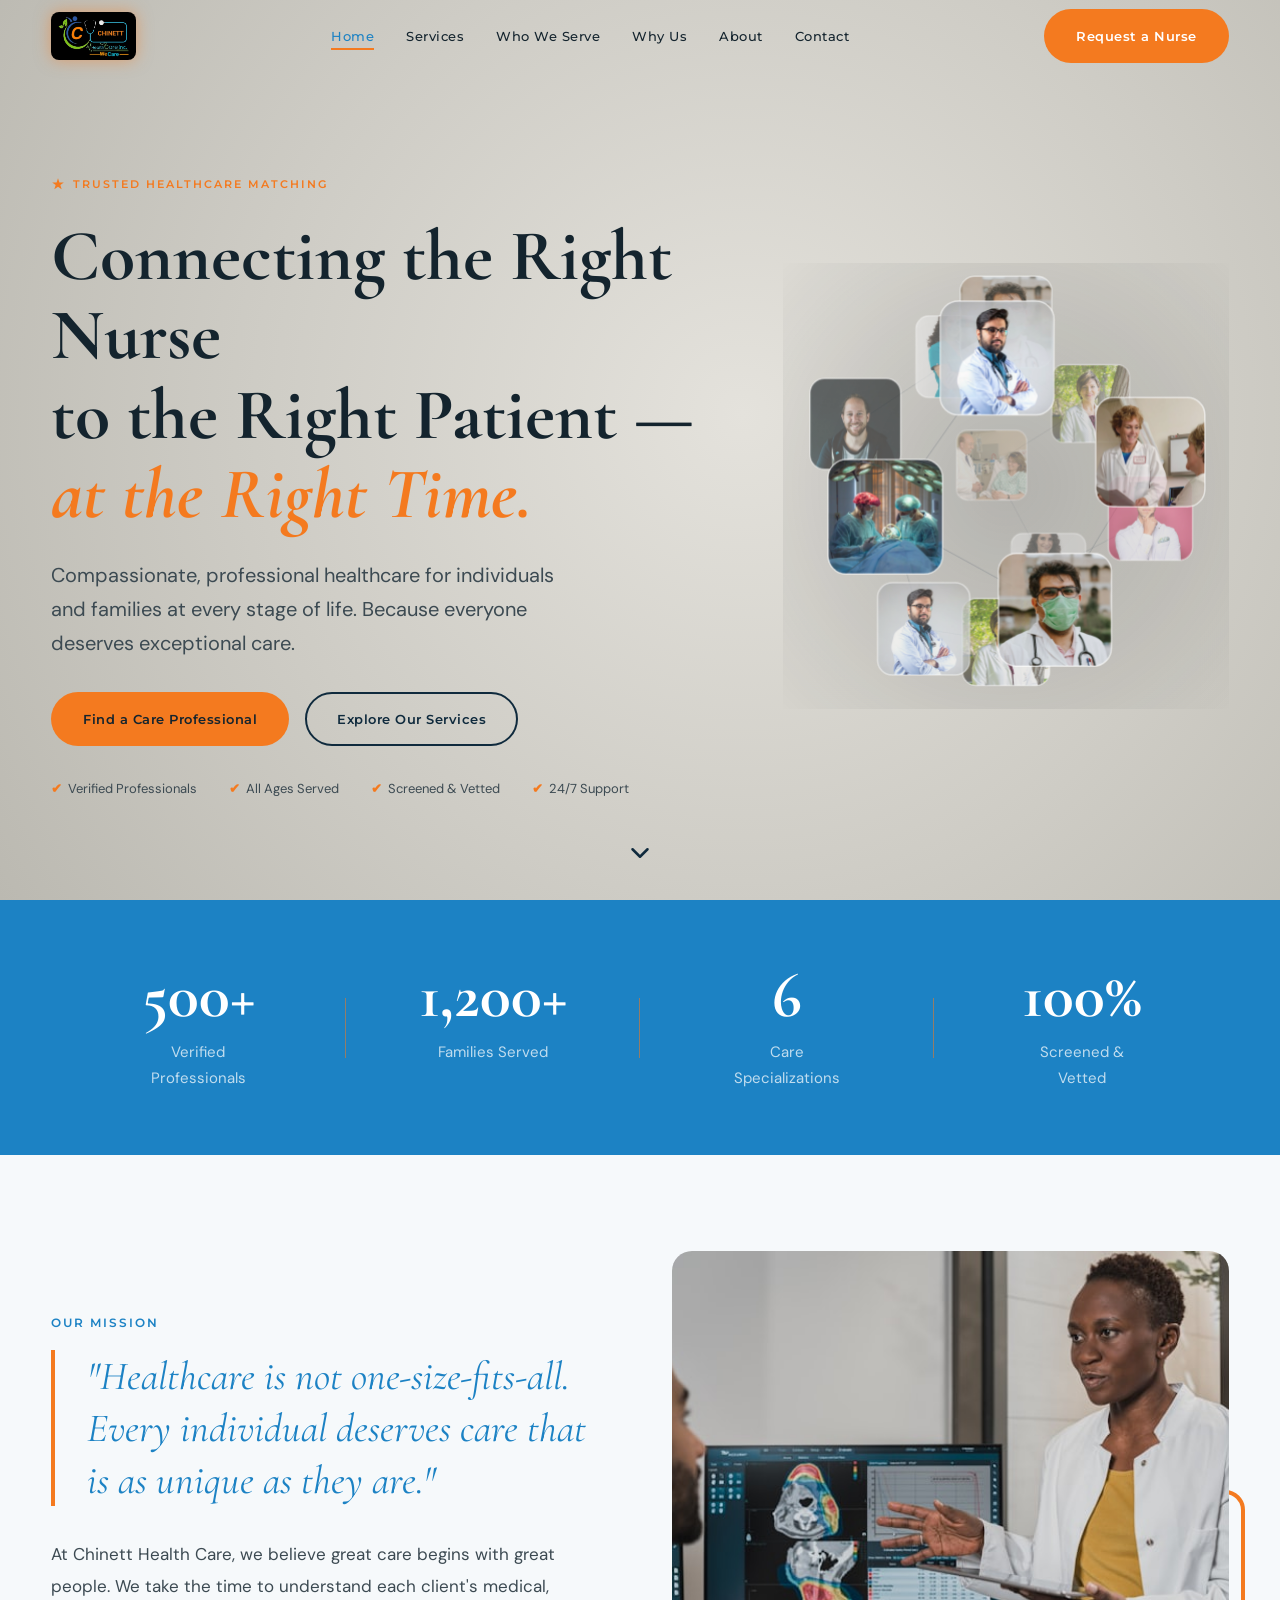
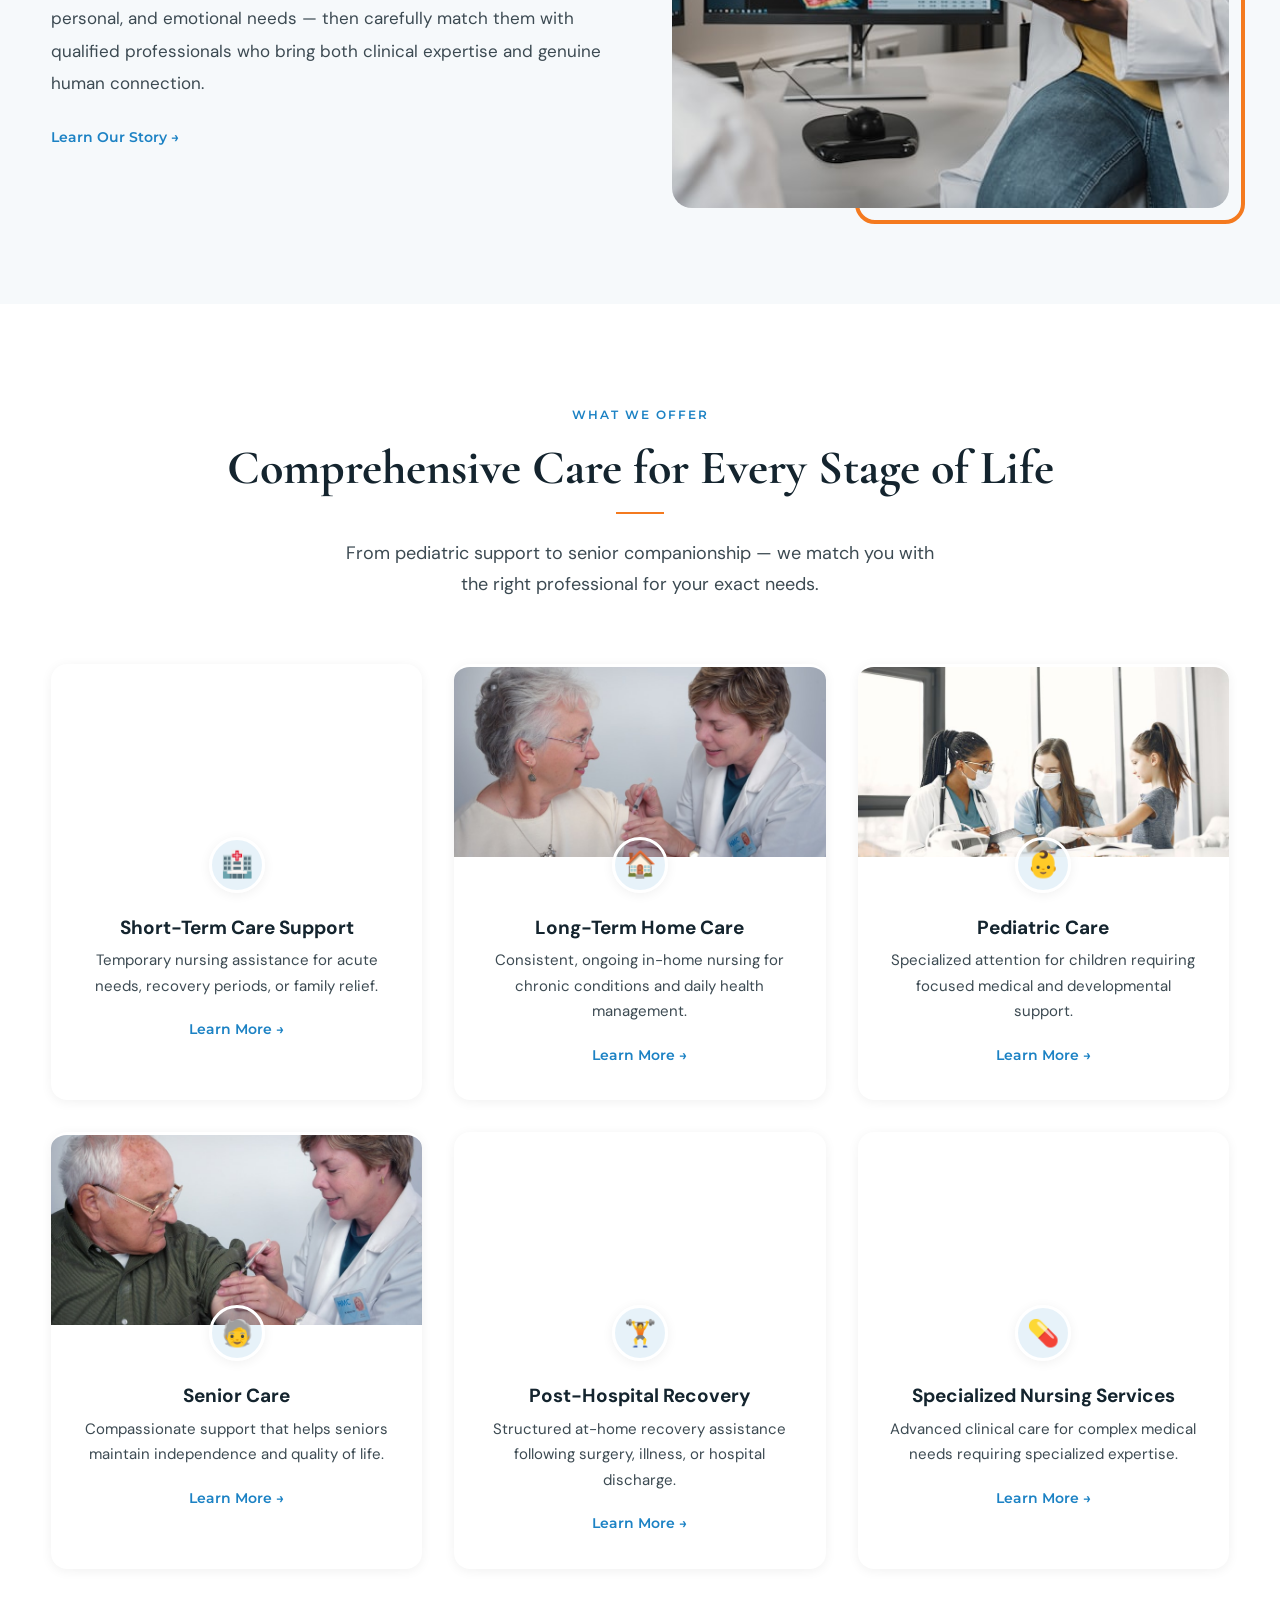
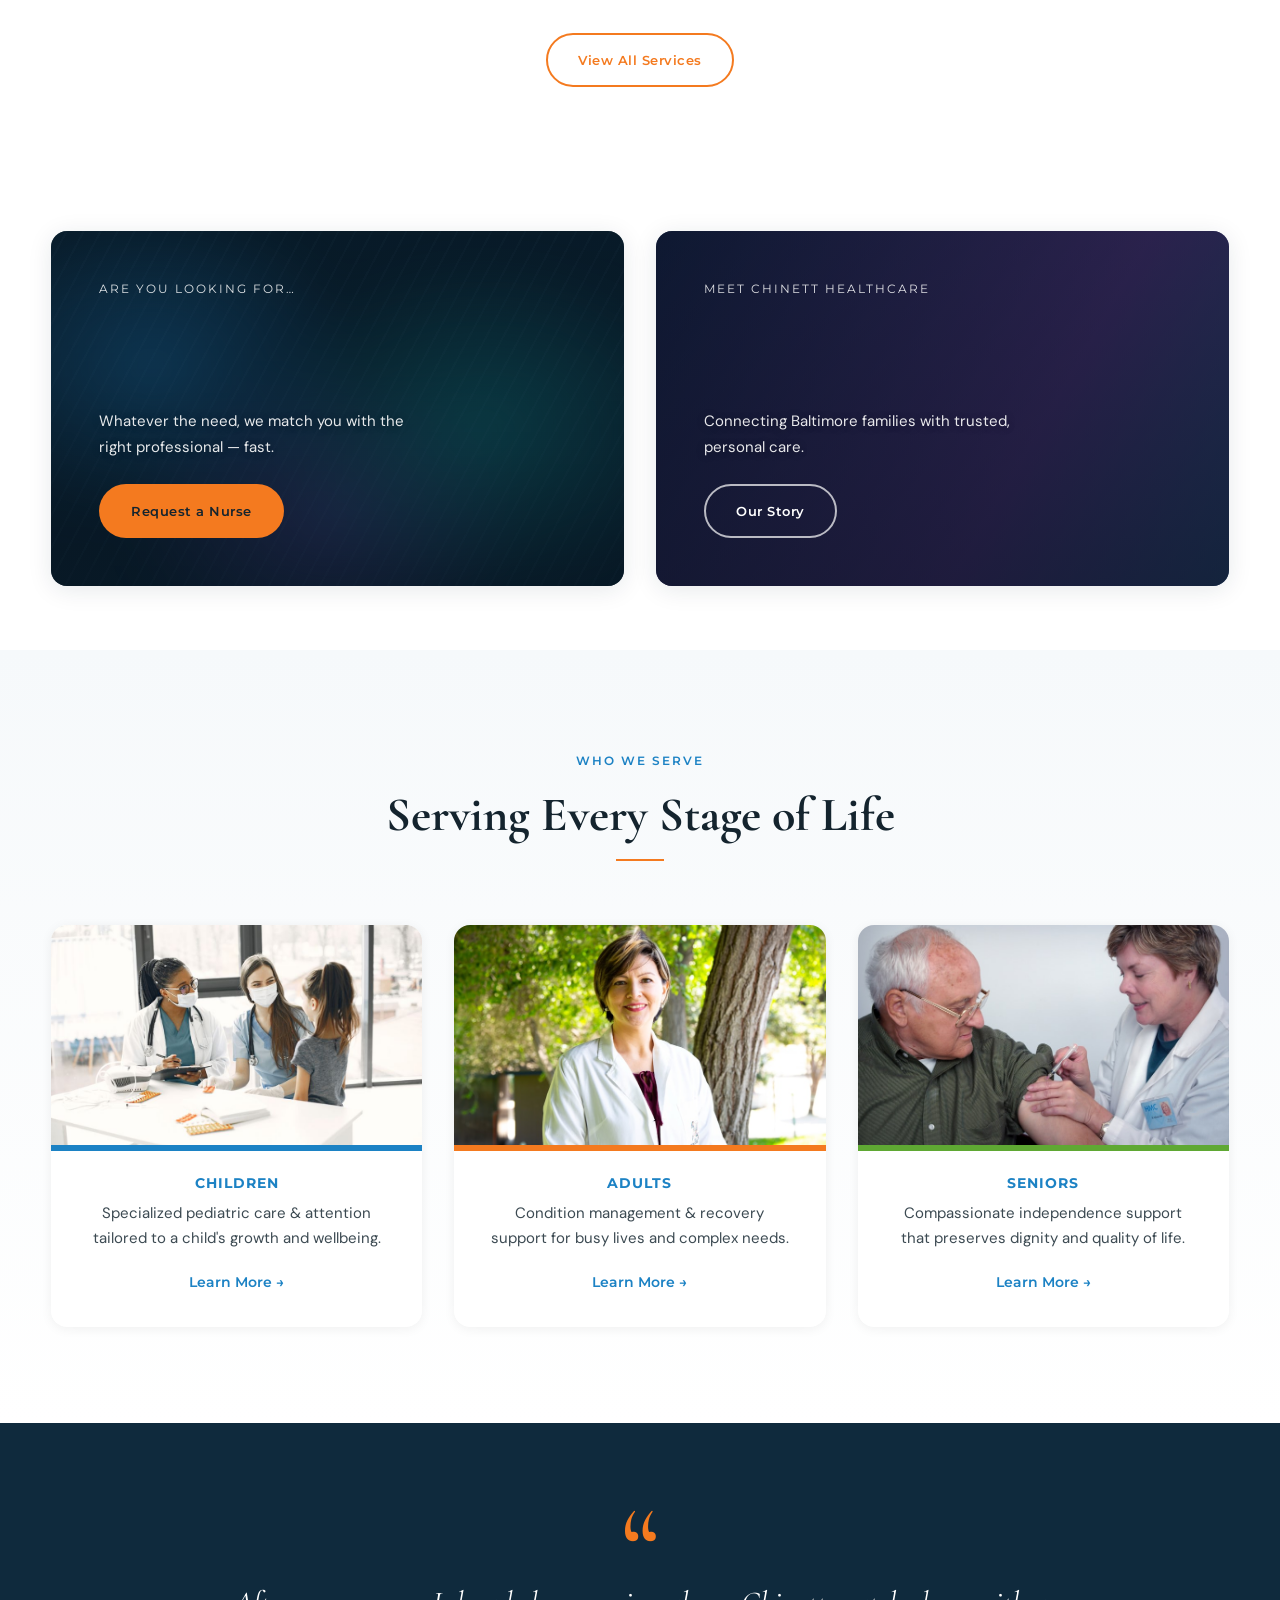
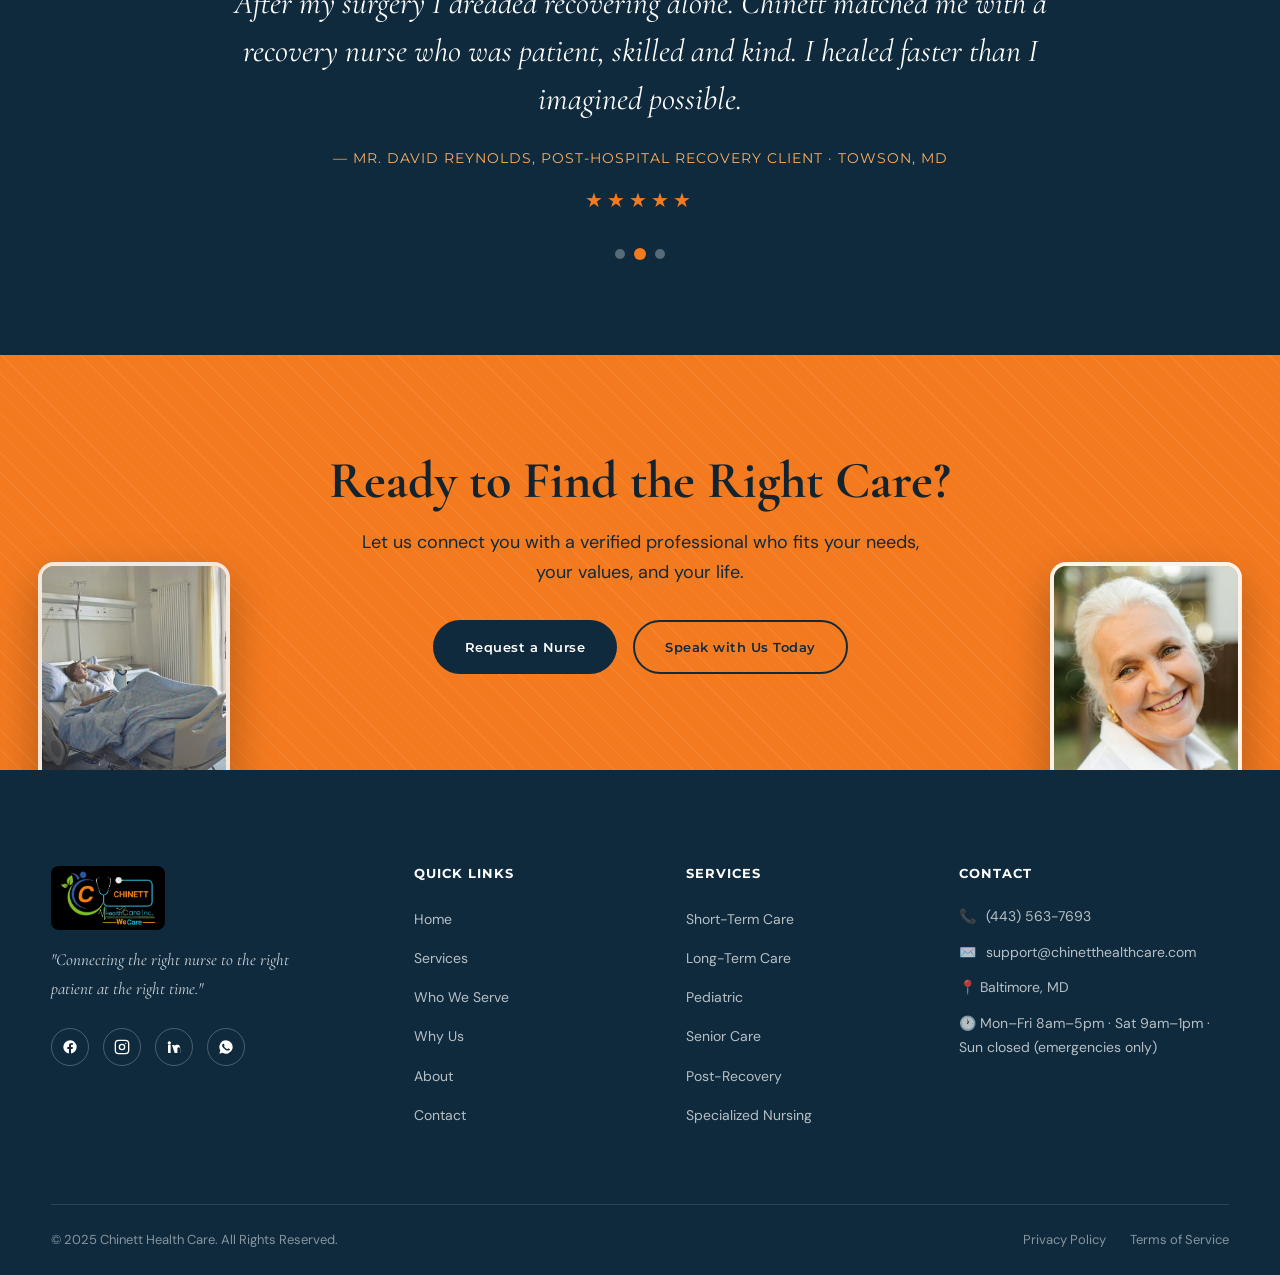
==== commit d133faf8: "Add A2P 10DLC / SMS compliance for Twilio - Privacy Policy: add Text Messaging (SMS) section with th" ====
--- a/index.html
+++ b/index.html
@@ -457,6 +457,6 @@
   <!-- Scripts -->
   <script src="https://unpkg.com/aos@2.3.1/dist/aos.js"></script>
   <script src="hero-bg.js?v=2"></script>
-  <script src="scripts.js?v=4"></script>
+  <script src="scripts.js?v=5"></script>
 </body>
 </html>
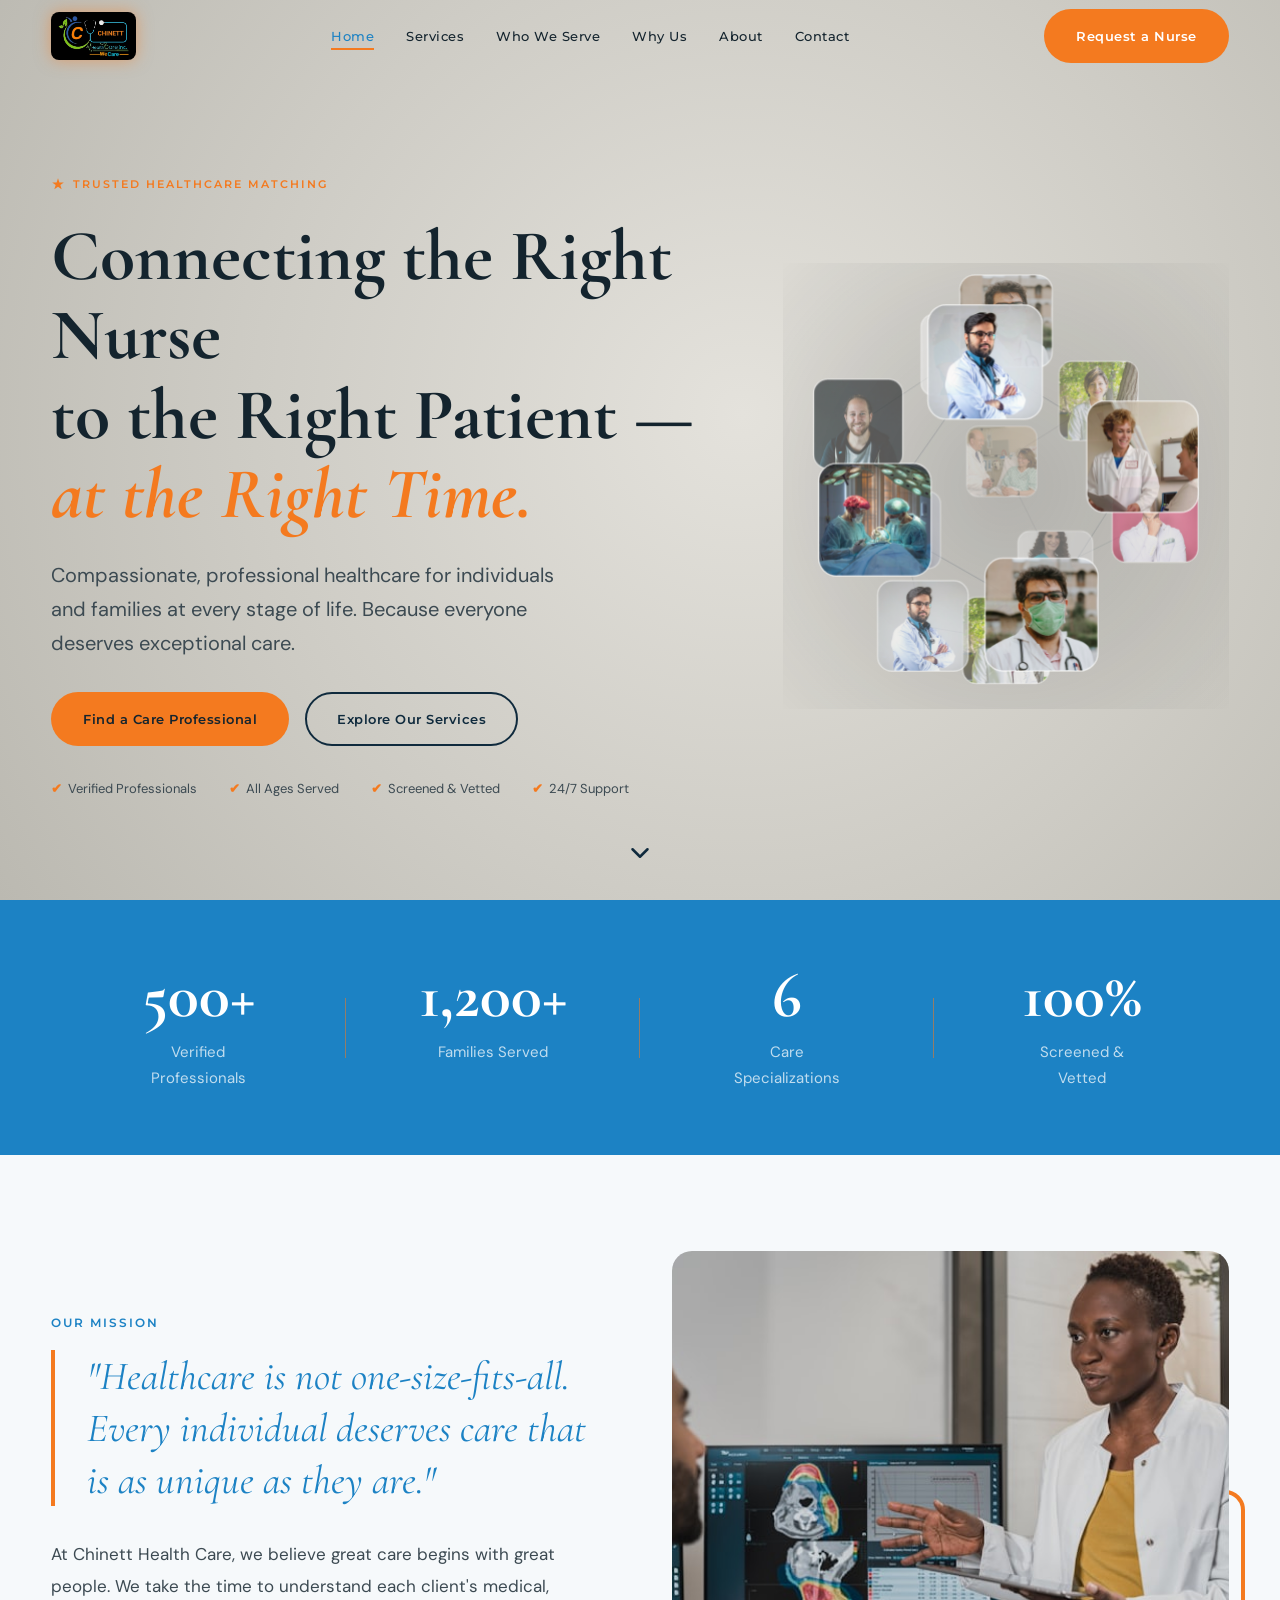
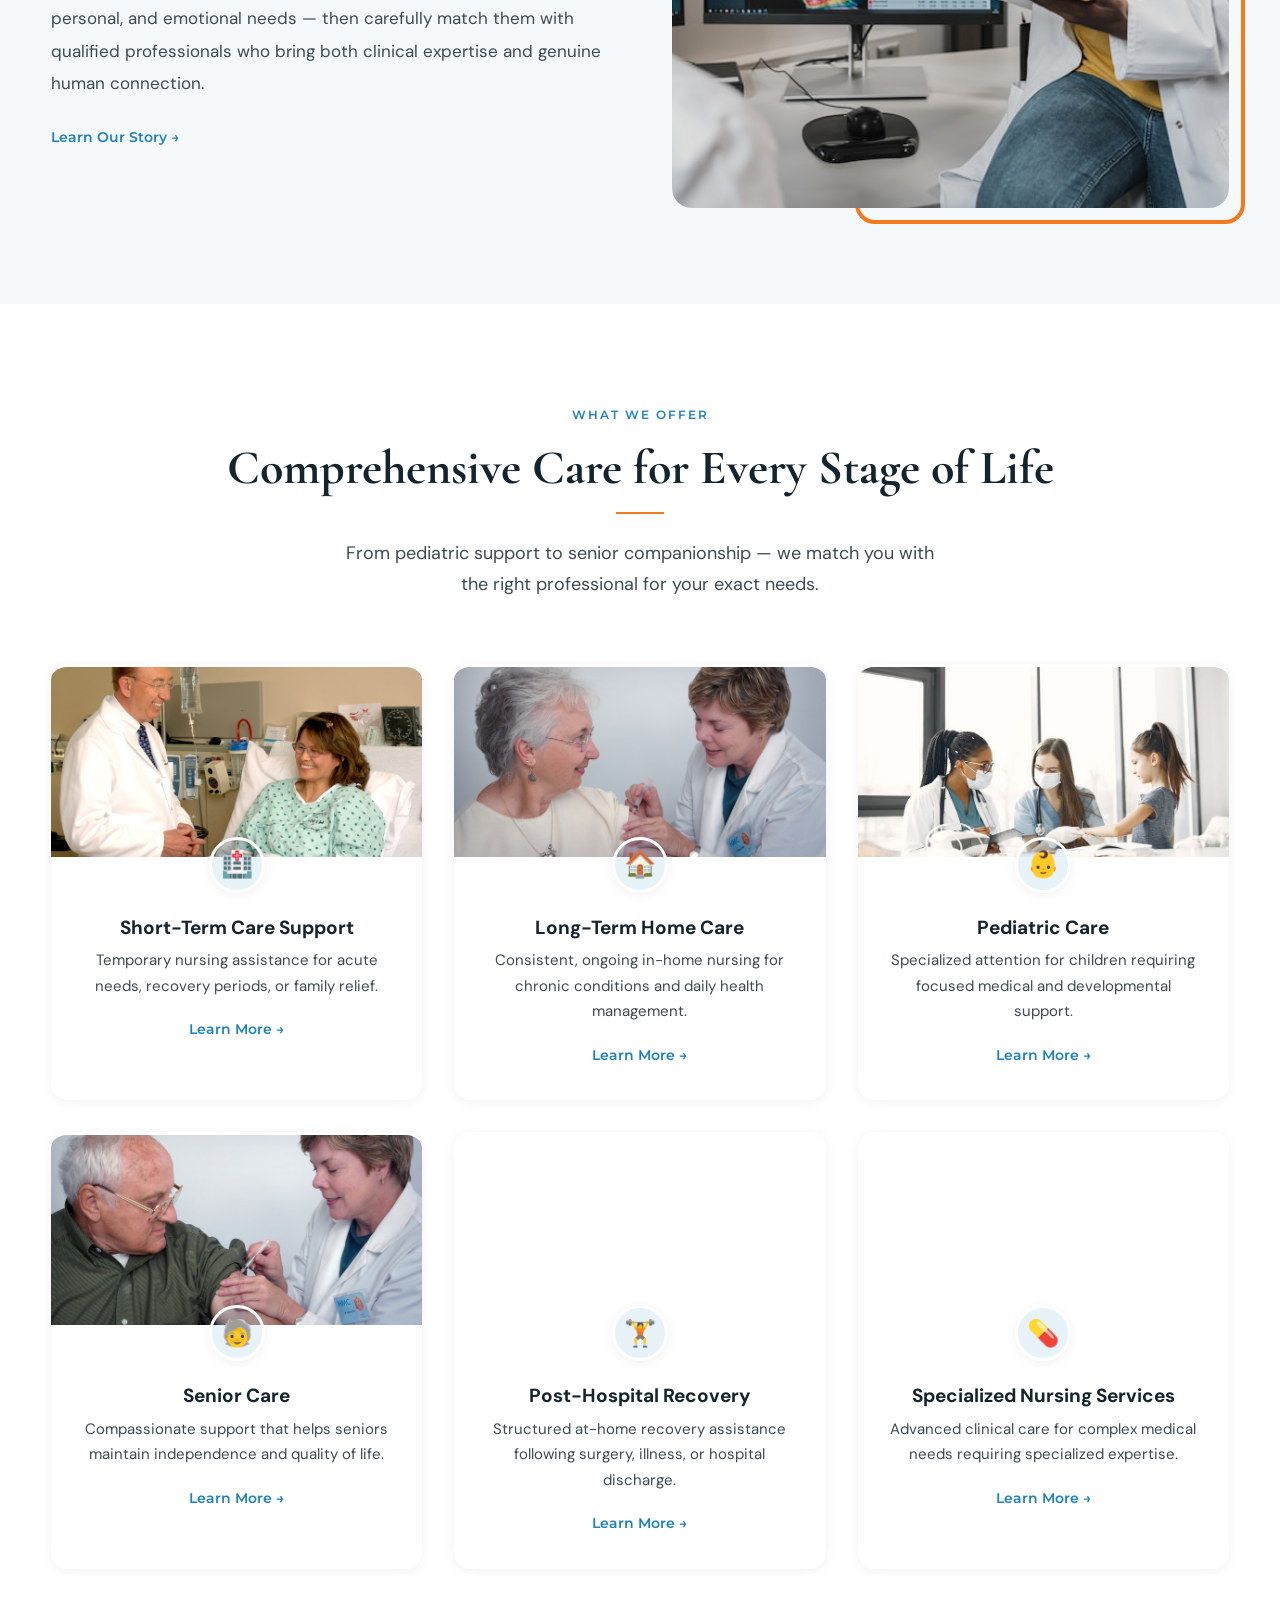
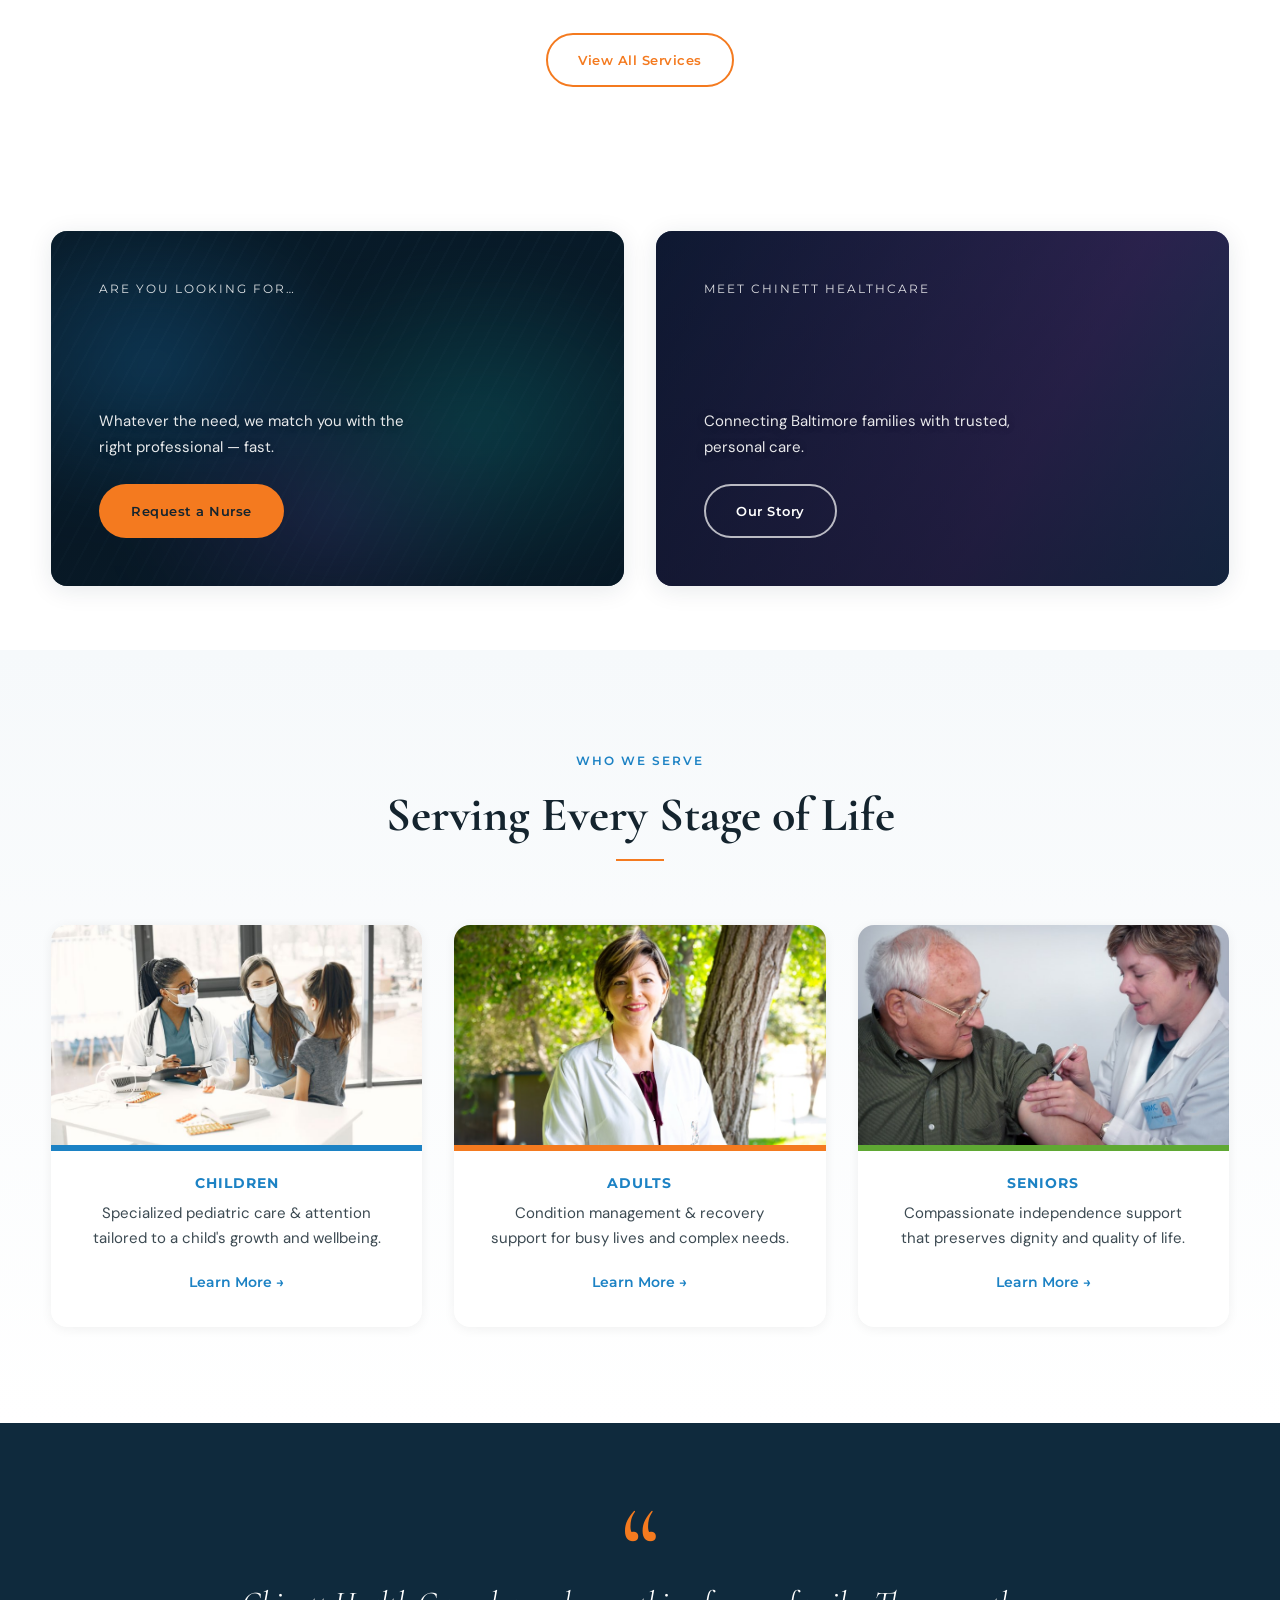
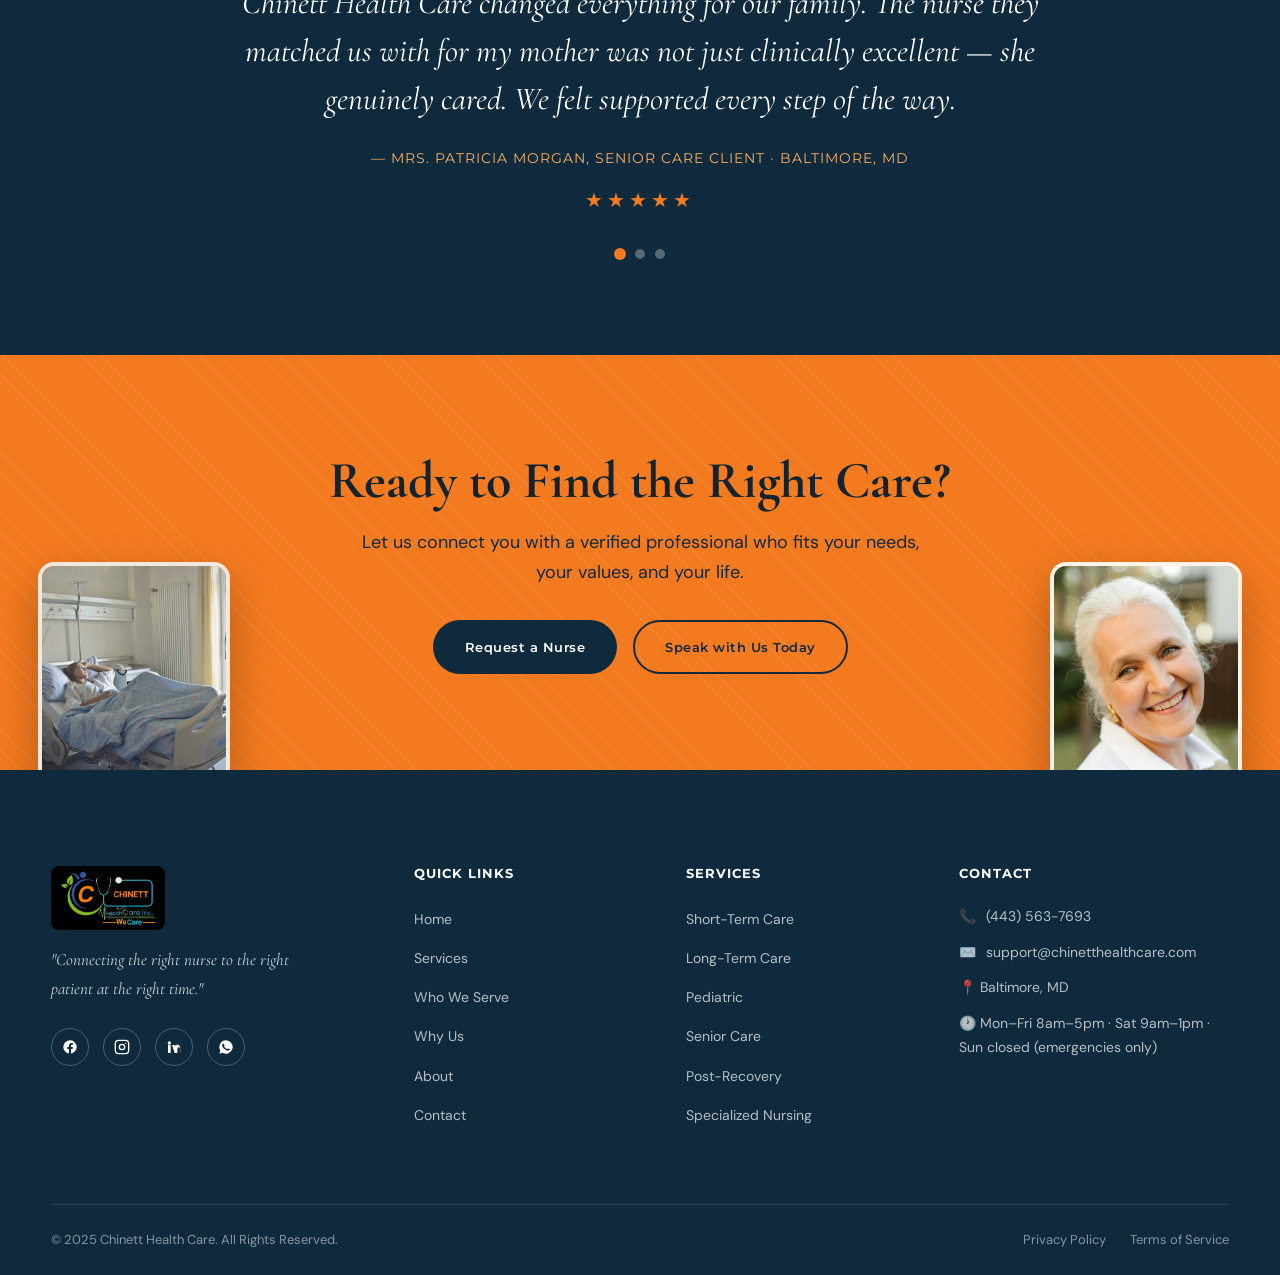
==== commit 86a8ea71: "Repoint all canonical/OG/sitemap/structured-data URLs to chinetthealthcare.com Now that the custom d" ====
--- a/index.html
+++ b/index.html
@@ -9,18 +9,18 @@
   <meta name="author" content="Chinett HealthCare Inc." />
   <meta name="robots" content="index, follow" />
   <meta name="theme-color" content="#0F2A3D" />
-  <link rel="canonical" href="https://zaddyjohn-cyber.github.io/chinett-health-care/" />
+  <link rel="canonical" href="https://chinetthealthcare.com/" />
   <link rel="manifest" href="site.webmanifest" />
   <meta property="og:type" content="website" />
   <meta property="og:site_name" content="Chinett HealthCare Inc." />
   <meta property="og:title" content="Chinett HealthCare Inc. — The Right Nurse, the Right Care" />
   <meta property="og:description" content="Compassionate in-home nursing and care matching in Baltimore, MD — pediatric, senior, post-hospital recovery, long-term, and specialized care." />
-  <meta property="og:url" content="https://zaddyjohn-cyber.github.io/chinett-health-care/" />
-  <meta property="og:image" content="https://zaddyjohn-cyber.github.io/chinett-health-care/chinett-logo.jpeg" />
+  <meta property="og:url" content="https://chinetthealthcare.com/" />
+  <meta property="og:image" content="https://chinetthealthcare.com/chinett-logo.jpeg" />
   <meta name="twitter:card" content="summary_large_image" />
   <meta name="twitter:title" content="Chinett HealthCare Inc. — The Right Nurse, the Right Care" />
   <meta name="twitter:description" content="Compassionate in-home nursing and care matching in Baltimore, MD." />
-  <meta name="twitter:image" content="https://zaddyjohn-cyber.github.io/chinett-health-care/chinett-logo.jpeg" />
+  <meta name="twitter:image" content="https://chinetthealthcare.com/chinett-logo.jpeg" />
 
   <!-- Fonts -->
   <link rel="preconnect" href="https://fonts.googleapis.com" />
@@ -38,9 +38,9 @@
     "@context": "https://schema.org",
     "@type": "MedicalBusiness",
     "name": "Chinett HealthCare Inc.",
-    "url": "https://zaddyjohn-cyber.github.io/chinett-health-care/",
-    "logo": "https://zaddyjohn-cyber.github.io/chinett-health-care/chinett-logo.jpeg",
-    "image": "https://zaddyjohn-cyber.github.io/chinett-health-care/chinett-logo.jpeg",
+    "url": "https://chinetthealthcare.com/",
+    "logo": "https://chinetthealthcare.com/chinett-logo.jpeg",
+    "image": "https://chinetthealthcare.com/chinett-logo.jpeg",
     "description": "Compassionate in-home nursing and care matching in Baltimore, MD — short-term, long-term, pediatric, senior, post-hospital recovery, and specialized nursing.",
     "slogan": "Connecting the right nurse to the right patient at the right time.",
     "telephone": "+1-443-563-7693",
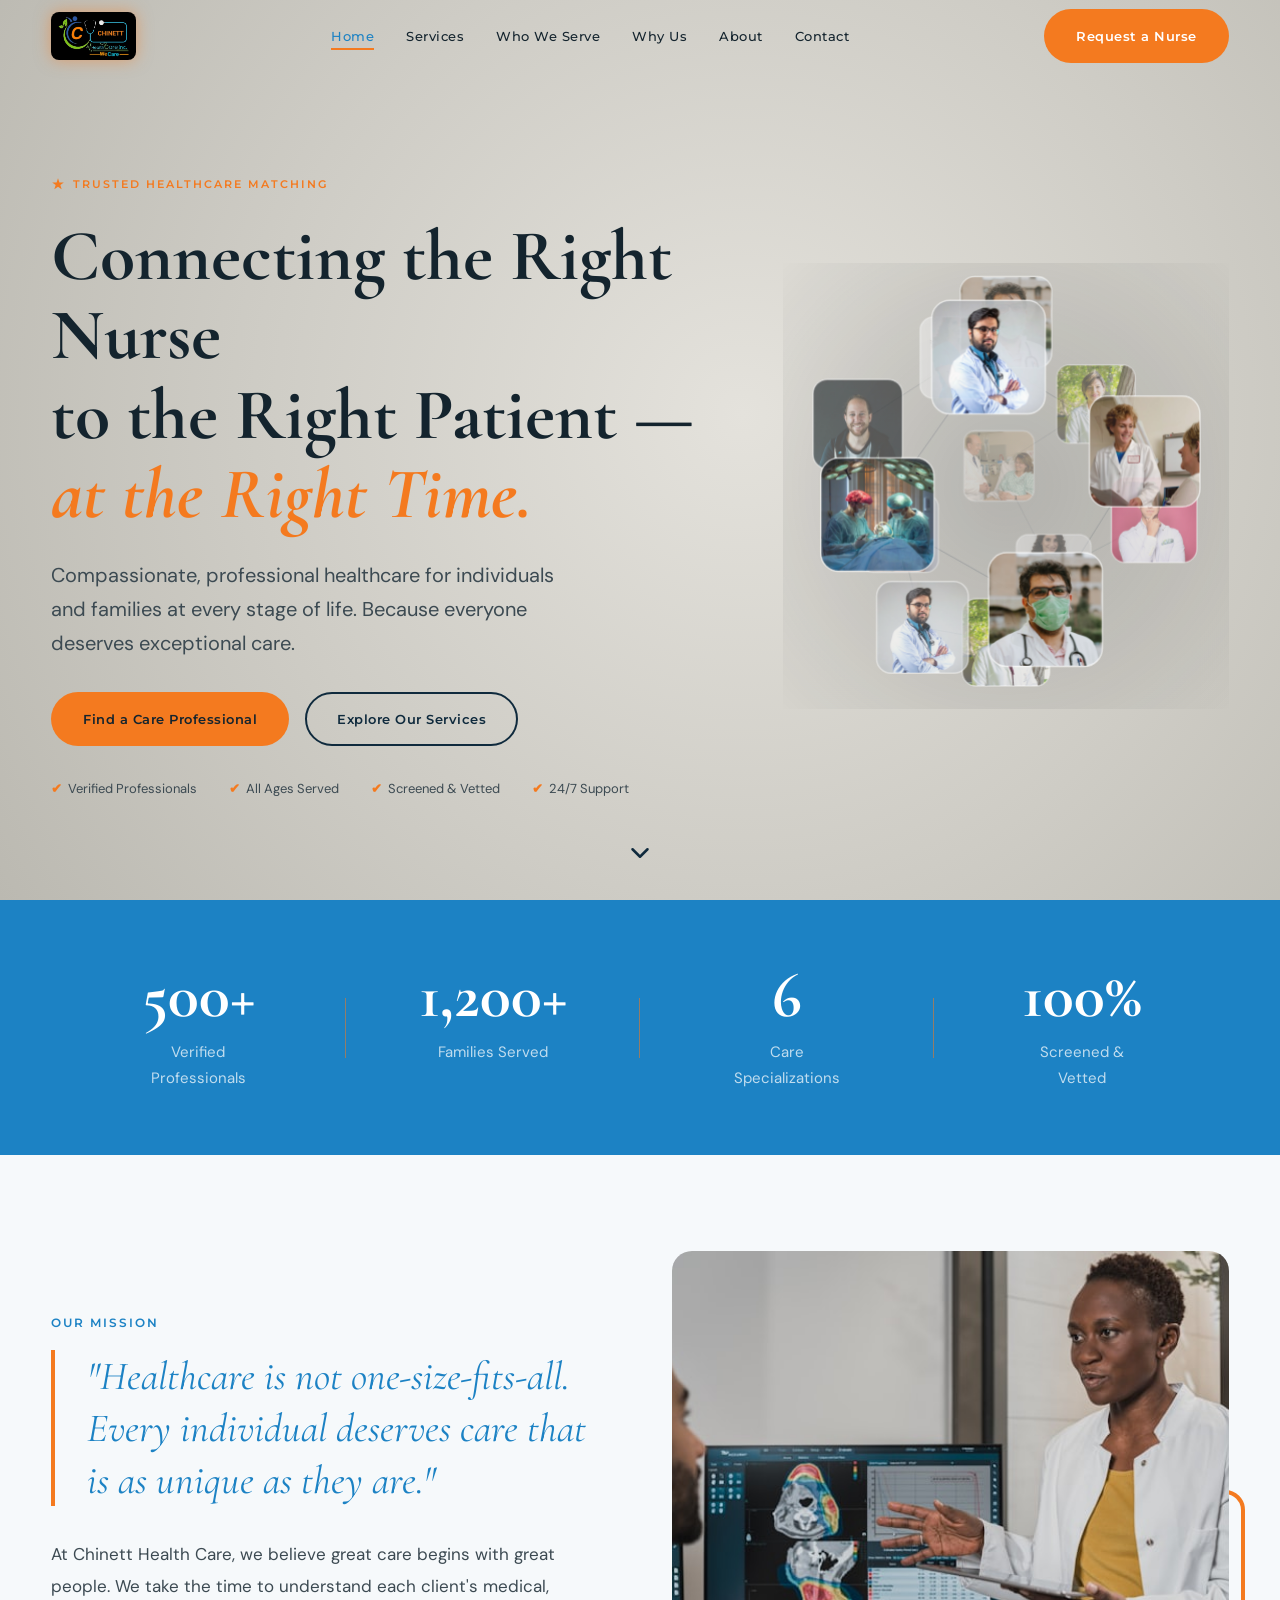
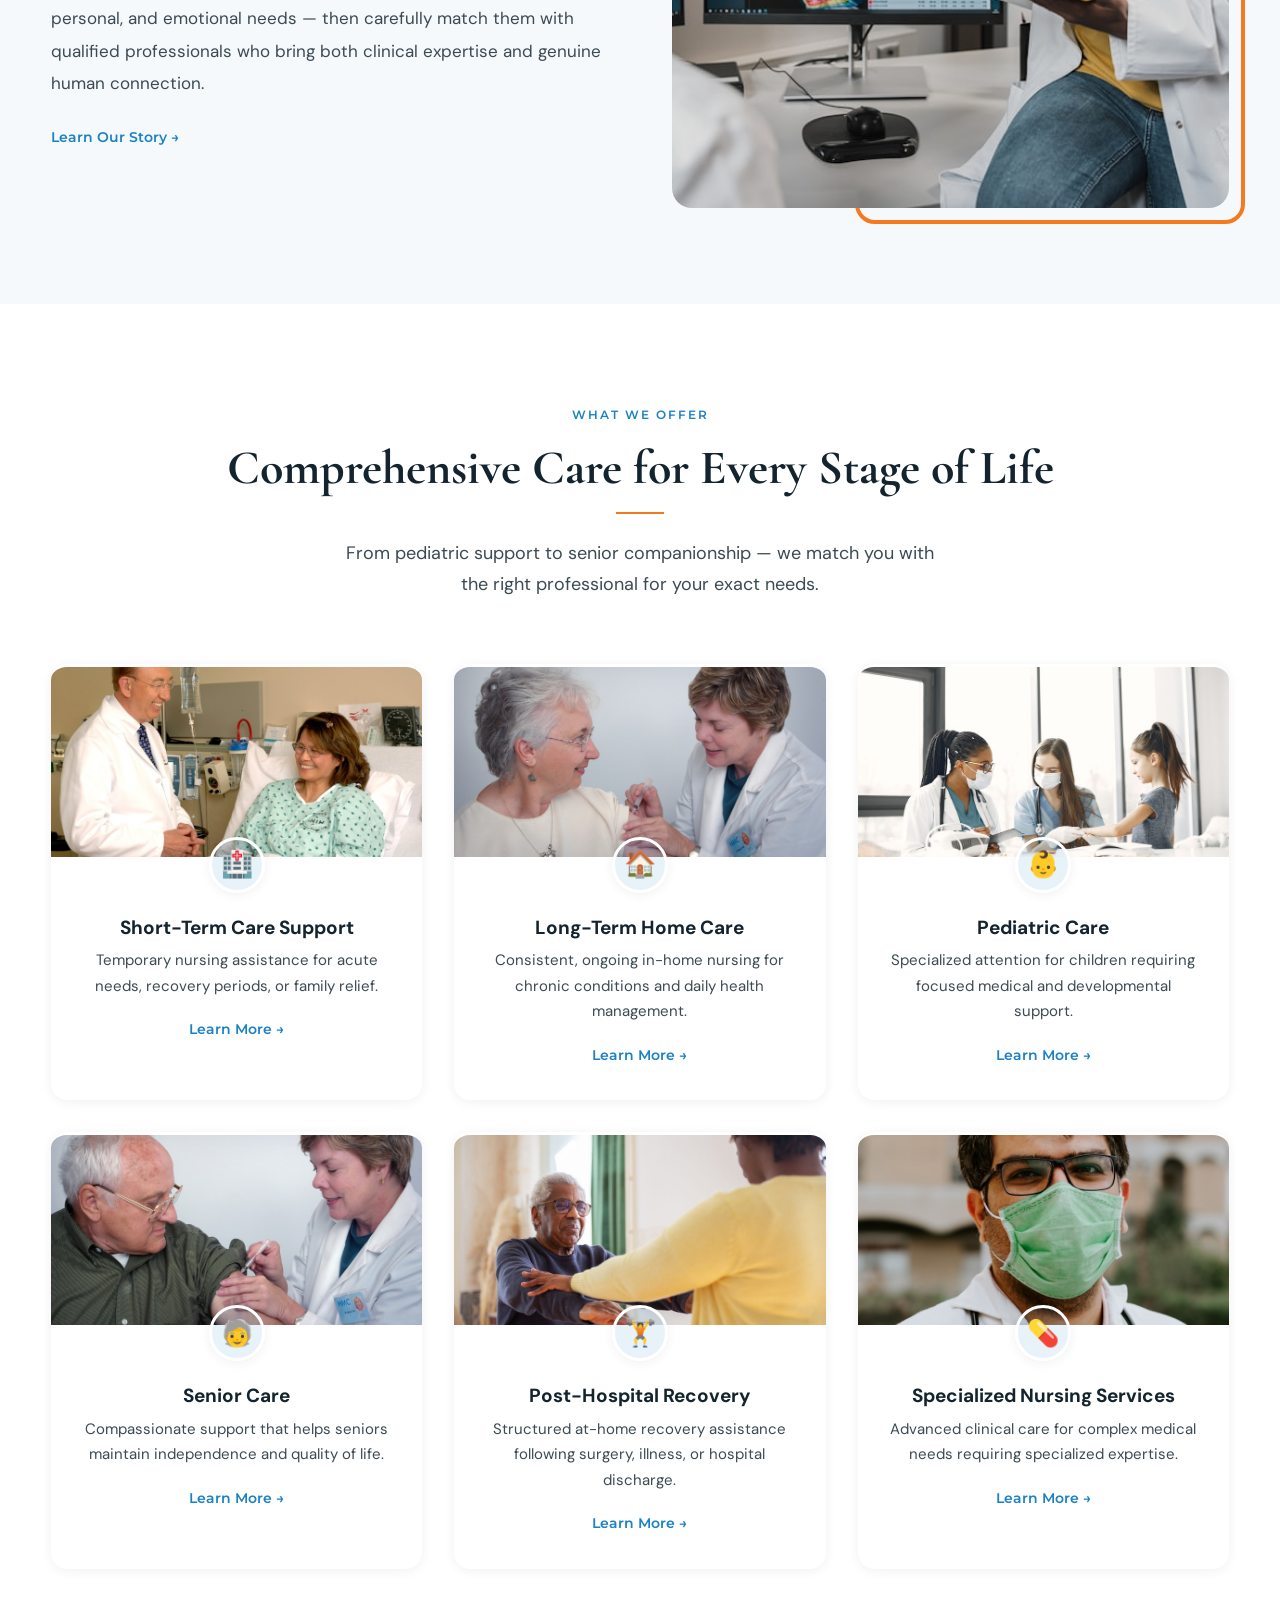
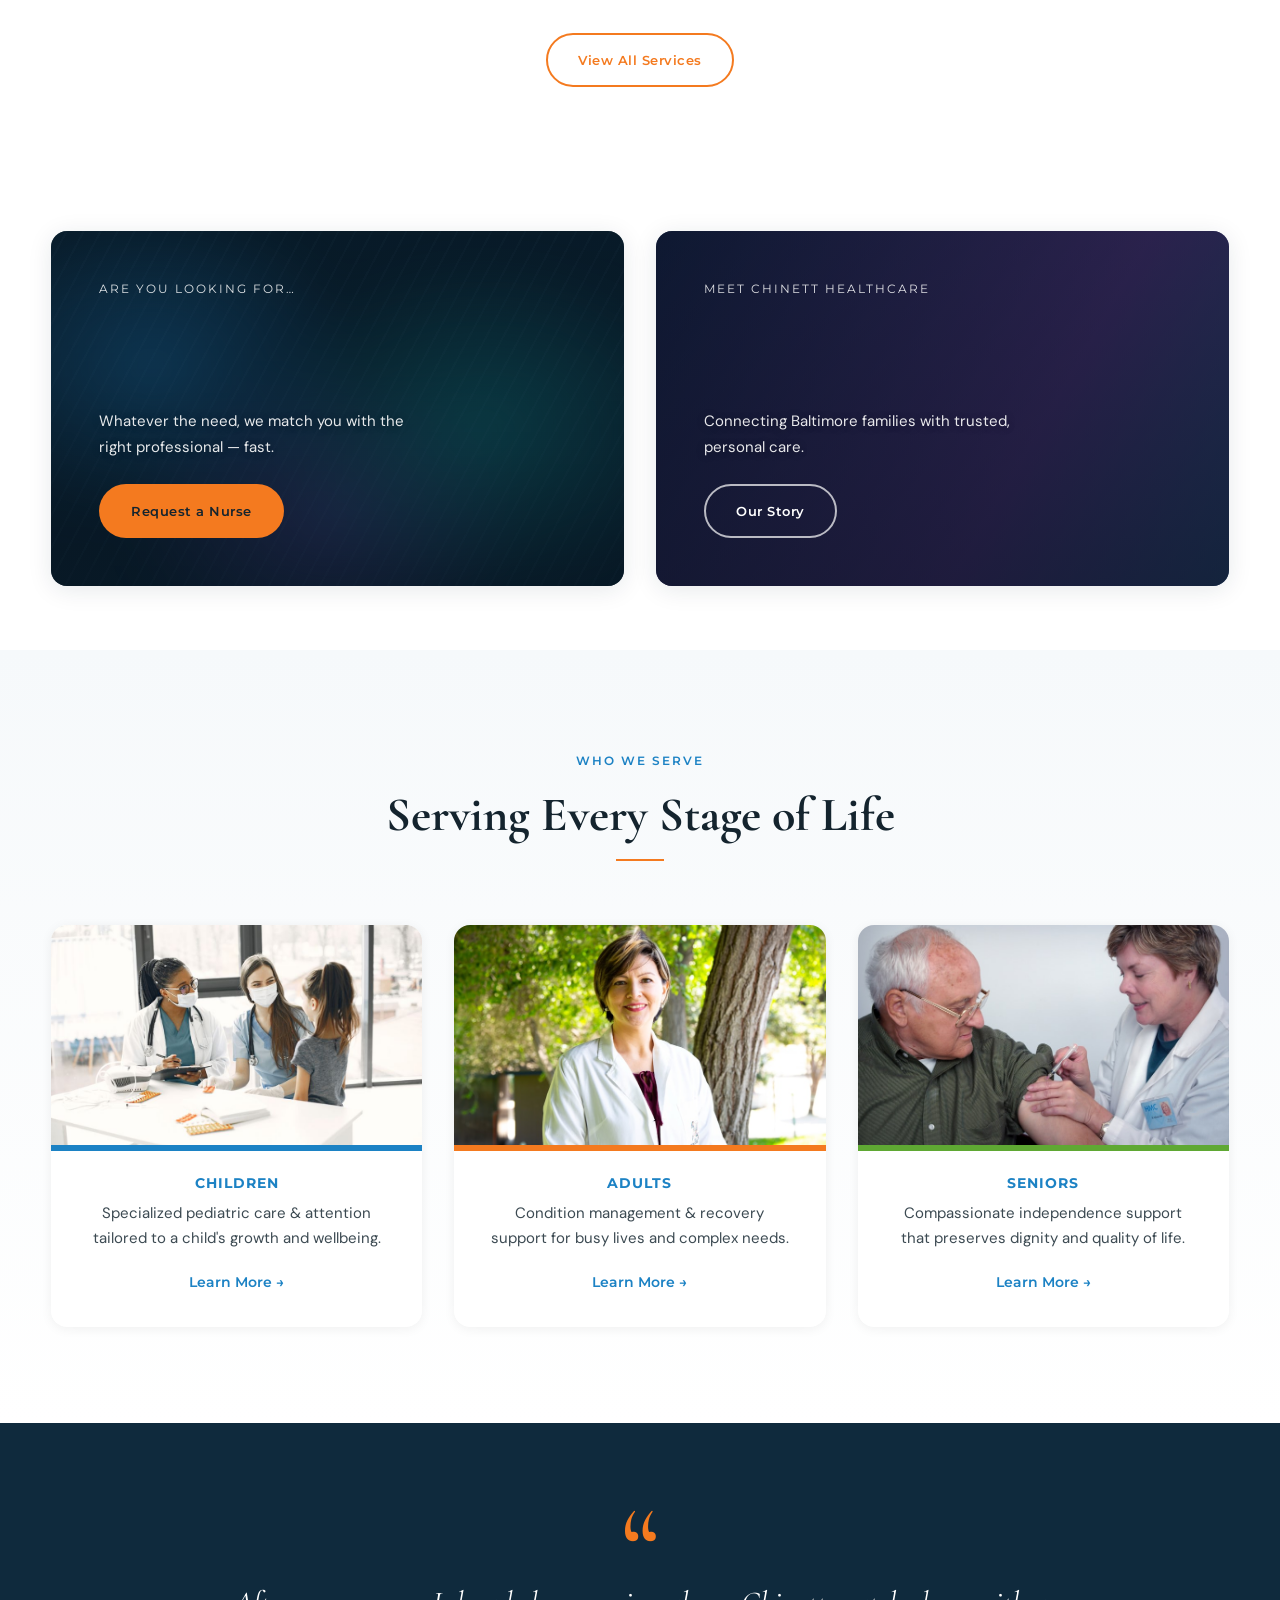
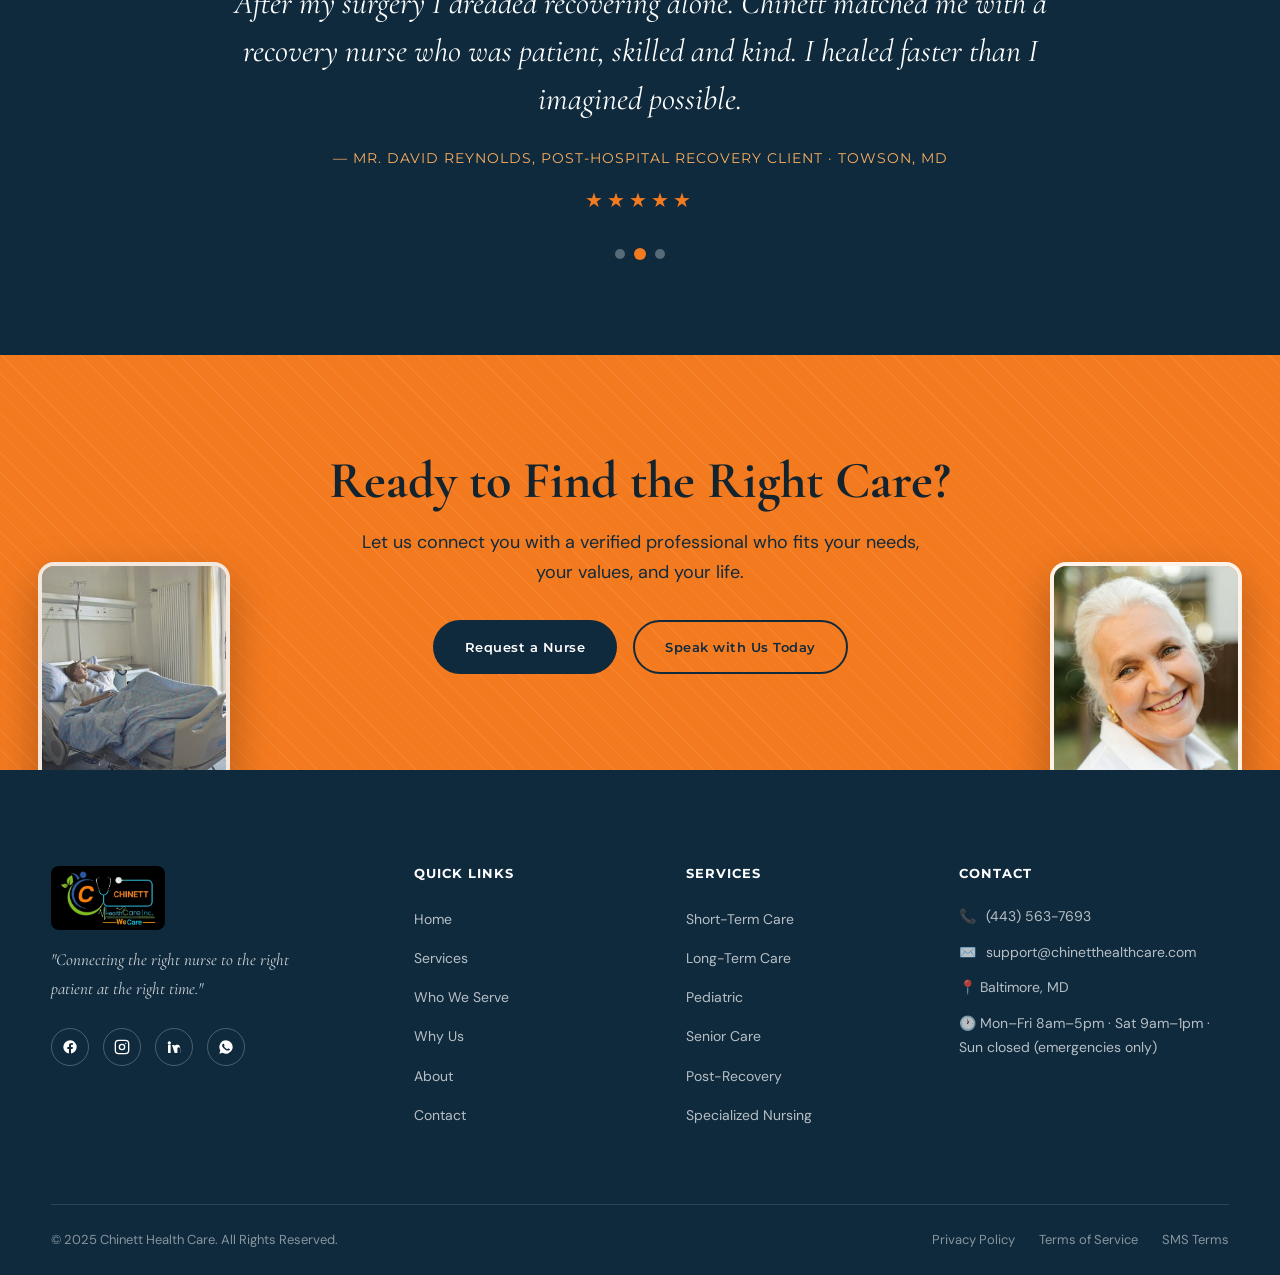
==== commit cdcd9fb9: "Harden A2P 10DLC compliance - Remove template-disclaimer boxes from Privacy and Terms (could read as" ====
--- a/index.html
+++ b/index.html
@@ -449,6 +449,7 @@
         <div class="footer-bottom-links">
           <a href="privacy.html">Privacy Policy</a>
           <a href="terms.html">Terms of Service</a>
+          <a href="terms.html#sms">SMS Terms</a>
         </div>
       </div>
     </div>
